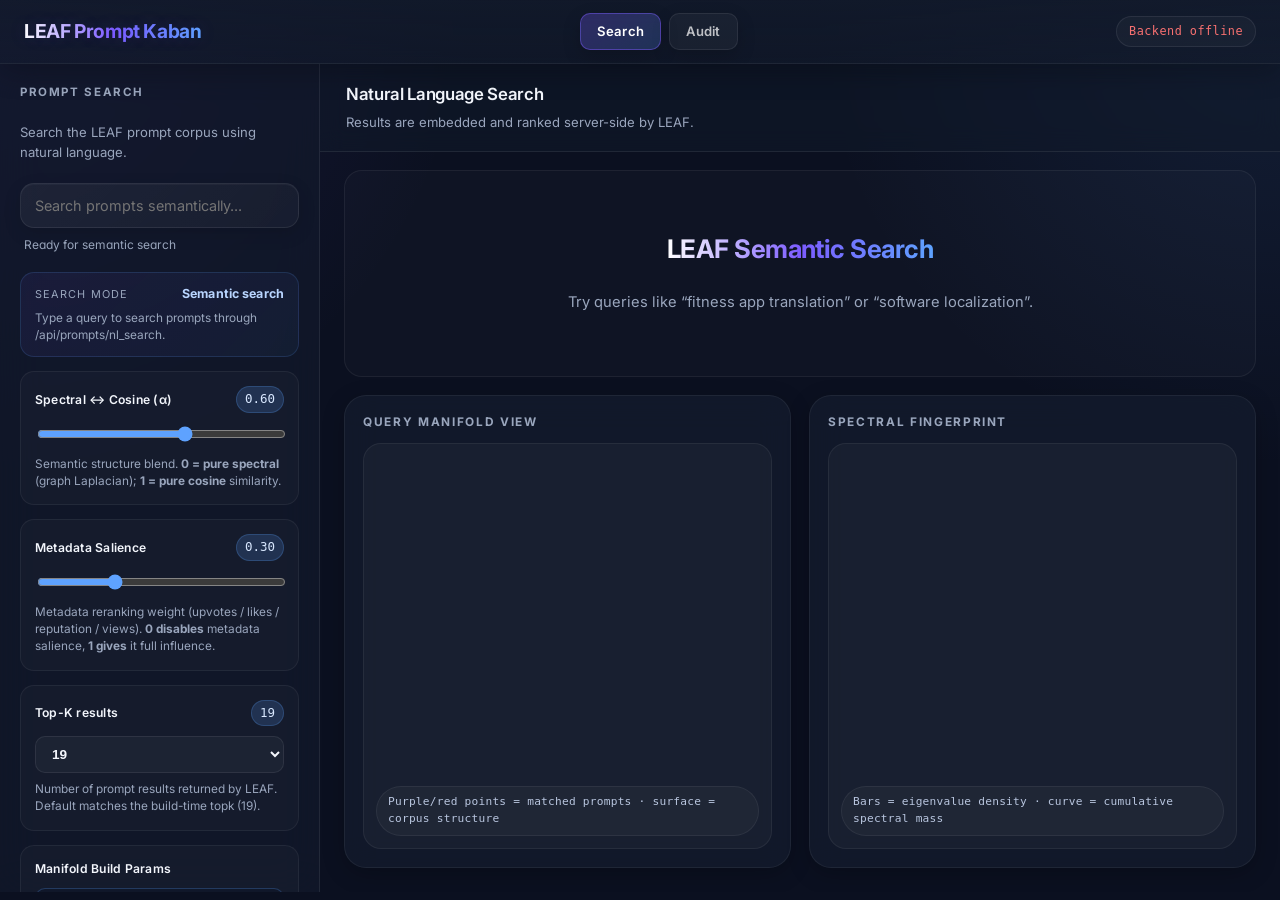
==== frontend/index.html @ 54913bdf "Development4/frontend7 (#11) * fix: ripristino audit view stabile  * fix(audit): spectral diagnostic" ====
<!doctype html>
<html lang="en">
  <head>
    <meta charset="utf-8" />
    <meta name="viewport" content="width=device-width, initial-scale=1" />

    <title>LEAF Prompt Kaban</title>

    <meta http-equiv="Cache-Control" content="no-store, no-cache, must-revalidate" />
    <meta http-equiv="Pragma" content="no-cache" />
    <meta http-equiv="Expires" content="0" />

    <link rel="stylesheet" href="./styles.css?v=frontend7-2" />
    <link rel="preconnect" href="https://fonts.googleapis.com" />
    <link rel="preconnect" href="https://fonts.gstatic.com" crossorigin />
    <link
      href="https://fonts.googleapis.com/css2?family=Inter:wght@400;500;600;700&display=swap"
      rel="stylesheet"
    />
  </head>

  <body>
    <header class="topbar">
      <div>
        <h1>LEAF Prompt Kaban</h1>
      </div>

      <nav class="app-tabs">
        <button id="tab-search" class="tab-button active" type="button">
          Search
        </button>

        <button id="tab-audit" class="tab-button" type="button">
          Audit
        </button>
      </nav>

      <span id="health" class="health">Connecting...</span>
    </header>

    <main class="leaf-layout">
      <!-- SEARCH VIEW -->
      <section id="search-view" class="view active-view">
        <aside class="sidebar">
          <div class="sidebar-header">
            <div class="sidebar-top">
              <h2>Prompt Search</h2>
            </div>

            <p>
              Search the LEAF prompt corpus using natural language.
            </p>
          </div>

          <div class="search-box">
            <input
              id="filter"
              type="search"
              placeholder="Search prompts semantically..."
            />

            <span id="filter-status">
              Ready for semantic search
            </span>
          </div>

          <div class="search-results-panel">
            <div class="search-results-header">
              <span>Search Mode</span>
              <strong id="search-mode-label">Semantic search</strong>
            </div>

            <p id="search-hint">
              Type a query to search prompts through /api/prompts/nl_search.
            </p>
          </div>

          <div class="spectral-control">
            <div class="spectral-label-row">
              <label for="alpha-slider">
                Spectral ↔ Cosine (α)
              </label>

              <span id="alpha-value">0.60</span>
            </div>

            <input
              id="alpha-slider"
              type="range"
              min="0"
              max="1"
              step="0.01"
              value="0.6"
            />

            <p>
              Semantic structure blend.
              <strong>0 = pure spectral</strong> (graph Laplacian);
              <strong>1 = pure cosine</strong> similarity.
            </p>
          </div>

          <div class="spectral-control">
            <div class="spectral-label-row">
              <label for="salience-slider">
                Metadata Salience
              </label>

              <span id="salience-value">0.30</span>
            </div>

            <input
              id="salience-slider"
              type="range"
              min="0"
              max="1"
              step="0.01"
              value="0.3"
            />

            <p>
              Metadata reranking weight (upvotes / likes / reputation / views).
              <strong>0 disables</strong> metadata salience,
              <strong>1 gives</strong> it full influence.
            </p>
          </div>

          <div class="spectral-control">
            <div class="spectral-label-row">
              <label for="topk-select">
                Top-K results
              </label>

              <span id="topk-value">19</span>
            </div>

            <select id="topk-select" class="leaf-select">
              <option value="5">5</option>
              <option value="10">10</option>
              <option value="19" selected>19</option>
              <option value="25">25</option>
              <option value="50">50</option>
            </select>

            <p>
              Number of prompt results returned by LEAF.
              Default matches the build-time topk (19).
            </p>
          </div>

          <div class="spectral-control">
            <div class="spectral-label-row">
              <label>Manifold Build Params</label>
            </div>

            <div id="build-params-display" class="build-params-display">
              <code>eps=1.2311 · k=38 · topk=19 · p=2.0 · sigma=None</code>
            </div>

            <p>
              ArrowSpace graph-Laplacian build parameters used to construct
              the manifold index.
            </p>
          </div>

          <div class="spectral-control">
            <div class="spectral-label-row">
              <label>
                Recent Searches
              </label>
            </div>

            <div id="recent-searches" class="recent-searches">
              <span class="signal-empty">
                No recent searches
              </span>
            </div>
          </div>
        </aside>

        <section class="content">
          <header class="content-header">
            <div>
              <h2>Natural Language Search</h2>

              <p class="subtitle">
                Results are embedded and ranked server-side by LEAF.
              </p>
            </div>
          </header>

          <div class="single-panel">
            <div id="grid" class="grid">
              <div class="welcome-screen">
                <h2>LEAF Semantic Search</h2>

                <p>
                  Try queries like “fitness app translation” or
                  “software localization”.
                </p>
              </div>
            </div>
          </div>

          <div class="search-viz-grid">
            <div class="panel">
              <h3>Query Manifold View</h3>
              <div class="manifold-plot-card">
                <div id="query-manifold"></div>
                <div id="query-manifold-tooltip" class="manifold-tooltip">
                  Purple/red points = matched prompts · surface = corpus structure
                </div>
              </div>
            </div>

            <div class="panel">
              <h3>Spectral Fingerprint</h3>
              <div class="manifold-plot-card">
                <div id="query-lambda-chart"></div>
                <div class="manifold-tooltip">
                  Bars = eigenvalue density · curve = cumulative spectral mass
                </div>
              </div>
            </div>
          </div>
        </section>
      </section>

      <!-- AUDIT VIEW -->
      <section id="audit-view" class="view hidden">
        <section class="content audit-content">
          <header class="content-header">
            <div>
              <h2>LEAF Audit Panel</h2>

              <p class="subtitle">
                Corpus health, graph Laplacian diagnostics and PCA map.
              </p>
            </div>

            <button id="refresh-audit-btn" type="button">
              Refresh Audit
            </button>
          </header>

          <div id="audit-content" class="audit-panels">
            <div class="audit-kpi-row">
              <div class="panel audit-kpi-card">
                <h3>System Status</h3>
                <div id="audit-health" class="metadata-grid"></div>
              </div>

              <div class="panel audit-kpi-card">
                <h3>Corpus KPIs</h3>
                <div id="audit-graph" class="metadata-grid"></div>
              </div>

              <div class="panel audit-kpi-card">
                <h3>Graph Statistics</h3>
                <div id="audit-stats" class="metadata-grid"></div>
              </div>

              <div class="panel audit-kpi-card">
                <h3>Spectral Diagnostics</h3>
                <div id="audit-lambdas" class="metadata-grid"></div>
              </div>
            </div>

            <div class="panel audit-full-row">
              <h3>Graph Laplacian Manifold</h3>
              <div id="audit-query-manifold" class="audit-plot-area"></div>
              <div class="manifold-tooltip">
                Surface = corpus Laplacian degree (Lᵢᵢ) over PCA-2D · diamonds = high-degree hubs · red = matched prompts
              </div>
            </div>

            <div class="panel audit-full-row">
              <h3>Spectral Fingerprint</h3>
              <div id="audit-spectral-fingerprint" class="audit-plot-area"></div>
              <div class="manifold-tooltip">
                Top = λ histogram clipped at p60 · Bottom = ECDF over [0, λ_max] with p25/median/p75 markers
              </div>
            </div>

            <div class="panel audit-half-row">
              <h3>PCA 2D Map</h3>
              <div class="manifold-plot-card">
                <div class="manifold-canvas-stack">
                  <canvas id="audit-pca"></canvas>
                </div>
                <div id="audit-pca-tooltip" class="manifold-tooltip">
                  Hover points
                </div>
              </div>
            </div>
          </div>
        </section>
      </section>
    </main>
    
    <div id="prompt-modal" class="prompt-modal hidden">
      <div class="prompt-modal-backdrop"></div>

      <div class="prompt-modal-content">
        <button id="prompt-modal-close" class="prompt-modal-close">
          ×
        </button>

        <div id="prompt-modal-body"></div>
      </div>
    </div>
    <script src="https://cdn.plot.ly/plotly-2.35.2.min.js"></script>
    <script type="module" src="./app.js?v=frontend7-2"></script>
  </body>
</html>
---- frontend/styles.css ----
:root {
  --bg: #0b1020;
  --surface: #121a2b;
  --surface-2: #1a2438;
  --surface-3: #202c44;

  --border: rgba(255,255,255,0.08);

  --text: #f3f6fc;
  --muted: #9aa6bd;

  --accent: #5ea2ff;
  --accent-2: #7c5cff;

  --good: #34d399;
  --bad: #f87171;

  --shadow: 0 10px 30px rgba(0,0,0,0.35);

  font-family:
    Inter,
    ui-sans-serif,
    system-ui,
    -apple-system,
    BlinkMacSystemFont,
    "Segoe UI",
    sans-serif;
}

* {
  box-sizing: border-box;
}

html,
body {
  margin: 0;
  height: 100%;
  background:
    radial-gradient(circle at top left, rgba(124,92,255,0.12), transparent 30%),
    radial-gradient(circle at top right, rgba(94,162,255,0.10), transparent 30%),
    var(--bg);

  color: var(--text);
}

body {
  overflow: hidden;
}

button,
input {
  font: inherit;
  color: inherit;
}

input,
button {
  background: var(--surface-2);
  border: 1px solid var(--border);
  border-radius: 12px;
  transition: all 0.2s ease;
}

input {
  padding: 10px 14px;
}

button {
  cursor: pointer;

  padding: 10px 16px;

  font-weight: 600;

  background:
    linear-gradient(
      135deg,
      rgba(124,92,255,0.22),
      rgba(94,162,255,0.16)
    );

  border: 1px solid rgba(94,162,255,0.25);

  color: #eef5ff;

  box-shadow: 0 6px 18px rgba(0,0,0,0.18);
}

button:hover {
  border-color: rgba(94,162,255,0.55);

  background:
    linear-gradient(
      135deg,
      rgba(124,92,255,0.32),
      rgba(94,162,255,0.25)
    );

  transform: translateY(-2px);

  box-shadow: 0 10px 26px rgba(94,162,255,0.14);
}

button:active {
  transform: translateY(0);
}

.topbar {
  height: 74px;

  display: flex;
  align-items: center;
  justify-content: space-between;

  padding: 0 28px;

  backdrop-filter: blur(18px);

  background:
    linear-gradient(
      180deg,
      rgba(18,26,43,0.88),
      rgba(18,26,43,0.74)
    );

  border-bottom: 1px solid rgba(255,255,255,0.06);

  position: sticky;
  top: 0;
  z-index: 50;

  box-shadow:
    0 8px 28px rgba(0,0,0,0.22);
}

.topbar h1 {
  text-shadow:
    0 0 18px rgba(124,92,255,0.18);
  margin: 0;

  font-size: 1.4rem;
  font-weight: 700;

  letter-spacing: -0.02em;

  background: linear-gradient(
    90deg,
    #ffffff,
    #7c5cff,
    #5ea2ff
  );

  background-clip: text;
  -webkit-background-clip: text;
  -webkit-text-fill-color: transparent;
}

.health {
  font-size: 0.8rem;
  font-family: ui-monospace, monospace;

  color: var(--muted);

  padding: 8px 12px;

  border-radius: 999px;

  background: rgba(255,255,255,0.03);

  border: 1px solid var(--border);
}

.health.ok {
  color: var(--good);
}

.health.err {
  color: var(--bad);
}

.layout {
  display: grid;
  grid-template-columns: 320px 1fr;

  height: calc(100vh - 72px);
}

.sidebar {
  padding: 24px;

  border-right: 1px solid var(--border);

  background: rgba(18,26,43,0.72);

  backdrop-filter: blur(20px);

  overflow-y: auto;
}

.sidebar h2 {
  margin-top: 0;

  margin-bottom: 16px;

  font-size: 0.8rem;

  text-transform: uppercase;

  letter-spacing: 0.12em;

  color: var(--muted);
}

#filter {
  width: 100%;

  margin-bottom: 20px;

  background: rgba(255,255,255,0.04);
}

#filter:focus {
  outline: none;
  border-color: rgba(94,162,255,0.65);
  box-shadow:
    0 0 0 4px rgba(94,162,255,0.12),
    0 12px 28px rgba(94,162,255,0.10);
}

#dataset-list {
  list-style: none;
  padding: 0;
  margin: 0;

  display: flex;
  flex-direction: column;
  gap: 10px;
}

#dataset-list li {
  padding: 14px;

  border-radius: 16px;

  background: rgba(255,255,255,0.03);

  border: 1px solid transparent;

  cursor: pointer;

  transition: all 0.2s ease;

  display: flex;
  flex-direction: column;
  gap: 4px;

  backdrop-filter: blur(10px);
}

#dataset-list li:hover {
  transform: translateY(-2px);

  border-color: rgba(94,162,255,0.35);

  background: rgba(255,255,255,0.05);
}

#dataset-list li.active {
  background:
    linear-gradient(
      135deg,
      rgba(124,92,255,0.20),
      rgba(94,162,255,0.14)
    );

  border-color: rgba(94,162,255,0.45);

  box-shadow: var(--shadow);
}

#dataset-list .ds-shape {
  color: var(--muted);

  font-size: 0.75rem;

  font-family: ui-monospace, monospace;
}

.content {
  overflow-y: auto;
}

.content-header {
  padding: 22px 28px;

  display: flex;
  justify-content: space-between;
  align-items: center;
  gap: 20px;

  border-bottom: 1px solid var(--border);

  background: rgba(18,26,43,0.55);

  backdrop-filter: blur(12px);
}

.content-header h2 {
  margin: 0;

  font-size: 1.1rem;

  font-weight: 600;

  letter-spacing: -0.02em;
}

.slice-controls {
  display: flex;
  align-items: center;
  gap: 12px;
}

.slice-controls label {
  display: flex;
  align-items: center;
  gap: 10px;

  color: var(--muted);
}

.slice-controls input {
  width: 240px;
}

.panels {
  flex: 1;

  display: grid;

  grid-template-columns: 380px minmax(0,1fr);

  gap: 24px;

  padding: 24px;

  overflow: hidden;
}

.panel {
  border-radius: 24px;

  background: rgba(18,26,43,0.72);

  border: 1px solid var(--border);

  backdrop-filter: blur(16px);

  box-shadow: var(--shadow);

  overflow: visible;

  padding: 22px;

  animation: fadeUp 0.35s ease;
}

.panel h3 {
  margin-top: 0;

  margin-bottom: 12px;

  font-size: 0.78rem;

  text-transform: uppercase;

  letter-spacing: 0.12em;

  color: var(--muted);
}

.meta-panel pre {
  background: rgba(255,255,255,0.03);

  border: 1px solid var(--border);

  border-radius: 16px;

  padding: 14px;

  overflow: auto;

  max-height: 240px;

  font-size: 0.75rem;

  line-height: 1.5;

  color: #d7e2f2;
}

.status {
  margin-bottom: 12px;

  color: var(--muted);

  font-size: 0.85rem;
}

.grid {
  flex: 1;

  overflow: auto;

  border-radius: 18px;

  border: 1px solid var(--border);

  background: rgba(255,255,255,0.02);
}

table {
  border-collapse: collapse;

  width: 100%;

  font-family: ui-monospace, monospace;

  font-size: 0.82rem;

  animation: fadeUp 0.3s ease;
}

th,
td {
  border-bottom: 1px solid rgba(255,255,255,0.05);

  padding: 10px 14px;

  text-align: right;

  white-space: nowrap;
}

th {
  position: sticky;
  top: 0;

  background: #1b2740;

  color: #dbe7ff;

  z-index: 5;
}

tr:hover td {
  background: rgba(94,162,255,0.04);
}

th.row-idx,
td.row-idx {
  position: sticky;
  left: 0;

  background: #162136;

  color: var(--muted);

  z-index: 4;
}

.sidebar-header {
  margin-bottom: 20px;
}

.sidebar-header p {
  margin: 0 0 18px;

  color: var(--muted);

  font-size: 0.88rem;

  line-height: 1.5;
}

.subtitle {
  margin: 6px 0 0;

  color: var(--muted);

  font-size: 0.88rem;
}

.data-panel {
  display: flex;
  flex-direction: column;
  min-width: 0;
}

.data-header {
  display: flex;
  align-items: center;
  justify-content: space-between;

  gap: 16px;

  margin-bottom: 12px;
}

.data-header h3 {
  margin: 0;
}
.sidebar-top {
  display: flex;
  align-items: center;
  justify-content: space-between;

  margin-bottom: 12px;
}

#dataset-count {
  background: rgba(94,162,255,0.14);

  border: 1px solid rgba(94,162,255,0.22);

  color: #b9d5ff;

  padding: 4px 10px;

  border-radius: 999px;

  font-size: 0.75rem;

  font-weight: 600;
}

.welcome-screen {
  height: 100%;

  display: flex;
  flex-direction: column;
  align-items: center;
  justify-content: center;

  text-align: center;

  padding: 40px;
}

.welcome-screen h2 {
  margin-bottom: 12px;

  font-size: 2rem;

  letter-spacing: -0.03em;

  background: linear-gradient(
    90deg,
    #ffffff,
    #7c5cff,
    #5ea2ff
  );

  background-clip: text;
  -webkit-background-clip: text;
  -webkit-text-fill-color: transparent;
}

.welcome-screen p {
  max-width: 520px;

  color: var(--muted);

  line-height: 1.7;

  font-size: 1rem;
}

.loading-screen {
  height: 100%;

  display: flex;
  flex-direction: column;
  align-items: center;
  justify-content: center;

  gap: 18px;
}

.loading-screen p {
  color: var(--muted);

  font-size: 0.95rem;
}

.loader {
  width: 54px;
  height: 54px;

  border-radius: 50%;

  border: 3px solid rgba(255,255,255,0.08);

  border-top: 3px solid var(--accent);

  animation: spin 0.8s linear infinite;
}

@keyframes spin {
  to {
    transform: rotate(360deg);
  }
}

.empty-list {
  cursor: default !important;
  color: var(--muted);
  text-align: center;
  border: 1px dashed var(--border) !important;
  background: rgba(255,255,255,0.02) !important;
}

.empty-list:hover {
  transform: none !important;
  border-color: var(--border) !important;
}

.error-screen {
  height: 100%;

  display: flex;
  flex-direction: column;
  align-items: center;
  justify-content: center;

  text-align: center;

  padding: 40px;
}

.error-screen h2 {
  margin: 0 0 10px;

  color: var(--bad);

  font-size: 1.4rem;
}

.error-screen p {
  max-width: 520px;

  color: var(--muted);

  line-height: 1.6;

  font-size: 0.9rem;
}

.ds-title {
  font-weight: 600;
  color: var(--text);
}

.ds-badge {
  width: fit-content;
  margin-top: 8px;
  padding: 4px 9px;

  border-radius: 999px;

  font-size: 0.68rem;
  font-weight: 700;
  text-transform: uppercase;
  letter-spacing: 0.08em;

  background: rgba(94,162,255,0.12);
  border: 1px solid rgba(94,162,255,0.25);
  color: #b9d5ff;
}

.ds-badge.group {
  background: rgba(124,92,255,0.12);
  border-color: rgba(124,92,255,0.25);
  color: #d5ccff;
}

@keyframes fadeUp {
  from {
    opacity: 0;
    transform: translateY(12px);
  }

  to {
    opacity: 1;
    transform: translateY(0);
  }
}

.grid::-webkit-scrollbar,
.sidebar::-webkit-scrollbar,
.panel::-webkit-scrollbar {
  width: 10px;
  height: 10px;
}

.grid::-webkit-scrollbar-track,
.sidebar::-webkit-scrollbar-track,
.panel::-webkit-scrollbar-track {
  background: transparent;
}

.grid::-webkit-scrollbar-thumb,
.sidebar::-webkit-scrollbar-thumb,
.panel::-webkit-scrollbar-thumb {
  background: rgba(255,255,255,0.08);
  border-radius: 999px;
}

.grid::-webkit-scrollbar-thumb:hover,
.sidebar::-webkit-scrollbar-thumb:hover,
.panel::-webkit-scrollbar-thumb:hover {
  background: rgba(255,255,255,0.16);
}

.metric-grid {
  display: grid;

  grid-template-columns: repeat(auto-fit, minmax(120px, 1fr));

  gap: 14px;

  margin-bottom: 18px;
}

.metric-card {
  padding: 16px;

  border-radius: 18px;

  background:
    linear-gradient(
      135deg,
      rgba(255,255,255,0.04),
      rgba(255,255,255,0.02)
    );

  border: 1px solid var(--border);

  backdrop-filter: blur(10px);

  display: flex;
  flex-direction: column;
  gap: 10px;

  transition: all 0.2s ease;
}

.metric-card:hover {
  transform: translateY(-2px);

  border-color: rgba(94,162,255,0.30);
}

.metric-label {
  color: var(--muted);

  font-size: 0.72rem;

  text-transform: uppercase;

  letter-spacing: 0.08em;
}

.metric-value {
  font-size: 1rem;

  font-weight: 700;

  color: #eef5ff;

  font-family: ui-monospace, monospace;
}

.search-box {
  display: flex;
  flex-direction: column;
  gap: 8px;

  margin-bottom: 20px;
}

.search-box #filter {
  margin-bottom: 0;
}

#filter-status {
  color: var(--muted);

  font-size: 0.75rem;

  padding-left: 4px;
}

.sidebar-actions {
  display: flex;
  align-items: center;
  gap: 8px;
}

.icon-button {
  width: 30px;
  height: 30px;

  padding: 0;

  display: grid;
  place-items: center;

  border-radius: 999px;

  font-size: 0.95rem;
}

.secondary-button {
  margin-top: 12px;

  background: rgba(255,255,255,0.04);

  border: 1px solid var(--border);

  color: var(--muted);
}

.secondary-button:disabled {
  opacity: 0.45;

  cursor: not-allowed;

  transform: none;
}

.spectral-control {
  margin-bottom: 22px;

  padding: 14px;

  border-radius: 18px;

  background: rgba(255,255,255,0.03);

  border: 1px solid var(--border);
}

.spectral-label-row {
  display: flex;
  align-items: center;
  justify-content: space-between;

  gap: 12px;

  margin-bottom: 12px;
}

.spectral-label-row label {
  color: var(--text);

  font-size: 0.78rem;

  font-weight: 700;

  letter-spacing: 0.02em;
}

#spectral-value {
  color: #b9d5ff;

  font-family: ui-monospace, monospace;

  font-size: 0.8rem;

  padding: 4px 8px;

  border-radius: 999px;

  background: rgba(94,162,255,0.12);

  border: 1px solid rgba(94,162,255,0.22);
}

/* Defensive: hide any stale tau / spectral-sharpness / MMR slider cards that
   may persist in cached markup. The current frontend exposes only the
   alpha + salience visible sliders. */
#spectral-slider,
#lam-slider,
#tau-slider,
[data-card="tau"],
[data-card="lam"],
[data-card="mmr"] {
  display: none !important;
}

.spectral-control p {
  margin: 10px 0 0;

  color: var(--muted);

  font-size: 0.76rem;

  line-height: 1.45;
}

.search-results-panel {
  margin-bottom: 22px;

  padding: 14px;

  border-radius: 18px;

  background:
    linear-gradient(
      135deg,
      rgba(124,92,255,0.08),
      rgba(94,162,255,0.05)
    );

  border: 1px solid rgba(94,162,255,0.16);
}

.search-results-header {
  display: flex;
  align-items: center;
  justify-content: space-between;

  gap: 12px;

  margin-bottom: 8px;
}

.search-results-header span {
  color: var(--muted);

  font-size: 0.72rem;

  text-transform: uppercase;

  letter-spacing: 0.08em;
}

.search-results-header strong {
  color: #b9d5ff;

  font-size: 0.78rem;
}

#search-hint {
  margin: 0;

  color: var(--muted);

  font-size: 0.76rem;

  line-height: 1.45;
}

.signals-grid {
  display: grid;
  grid-template-columns: 1fr;
  gap: 12px;
}

.signal-card {
  padding: 14px;

  border-radius: 16px;

  background: rgba(255,255,255,0.03);

  border: 1px solid var(--border);

  display: flex;
  flex-direction: column;
  gap: 8px;
}

.signal-label {
  color: var(--muted);

  font-size: 0.7rem;

  text-transform: uppercase;

  letter-spacing: 0.08em;
}

.signal-card strong {
  color: #eef5ff;

  font-family: ui-monospace, monospace;

  font-size: 0.9rem;

  word-break: break-word;
}

@media (max-width: 1100px) {
  .layout {
    grid-template-columns: 280px 1fr;
  }

  .panels {
    grid-template-columns: 1fr;
    overflow-y: auto;
  }

  .content-header {
    flex-direction: column;
    align-items: flex-start;
  }

  .slice-controls {
    flex-wrap: wrap;
  }
}

.signal-metric {
  display: flex;
  justify-content: space-between;
  align-items: center;

  padding: 10px 0;

  border-bottom: 1px solid rgba(255,255,255,0.05);
}

.signal-metric span {
  color: var(--muted);
  font-size: 0.78rem;
}

.signal-metric strong {
  color: #eef5ff;
  font-family: ui-monospace, monospace;
}

.manifold-grid {
  display: grid;
  grid-template-columns: repeat(auto-fit, minmax(140px, 1fr));
  gap: 12px;
  margin-bottom: 18px;
}

.stats-grid {
  display: grid;
  grid-template-columns: repeat(auto-fit, minmax(160px, 1fr));
  gap: 12px;
  margin-bottom: 18px;
}

.metadata-grid {
  display: grid;
  grid-template-columns: repeat(auto-fit, minmax(160px, 1fr));
  gap: 12px;
  margin-bottom: 18px;
}

.tensor-preview {
  width: 64px;
  height: 64px;
  border-radius: 10px;
  border: 1px solid rgba(255,255,255,0.08);
  background: #050816;
  image-rendering: pixelated;
}

.lambda-bars {
  height: 90px;
  display: flex;
  align-items: end;
  gap: 8px;
}

.lambda-bar-wrap {
  flex: 1;
  height: 100%;
  display: flex;
  align-items: end;
  border-radius: 999px;
  background: rgba(255,255,255,0.04);
  overflow: hidden;
}

.lambda-bar {
  width: 100%;
  min-height: 4px;
  border-radius: 999px;
  background: linear-gradient(
    180deg,
    rgba(124,92,255,0.95),
    rgba(94,162,255,0.65)
  );
}

.hidden {
  display: none !important;
}

.tensor-viewer {
  margin-bottom: 18px;

  padding: 18px;

  border-radius: 22px;

  background:
    linear-gradient(
      135deg,
      rgba(124,92,255,0.10),
      rgba(94,162,255,0.06)
    );

  border: 1px solid rgba(94,162,255,0.18);
}

.tensor-viewer-header {
  display: flex;
  align-items: center;
  justify-content: space-between;

  gap: 18px;

  margin-bottom: 18px;
}

.tensor-viewer-header h3 {
  margin: 0 0 6px;
}

.tensor-viewer-header p {
  margin: 0;

  color: var(--muted);

  font-size: 0.82rem;
}

.tensor-controls {
  display: flex;
  align-items: center;
  gap: 10px;
}

.tensor-controls label {
  color: var(--muted);

  font-size: 0.78rem;

  text-transform: uppercase;

  letter-spacing: 0.08em;
}

#tensor-slice-slider {
  width: 180px;
  padding: 0;
  accent-color: var(--accent);
}

#tensor-slice-value {
  min-width: 28px;

  color: #b9d5ff;

  font-family: ui-monospace, monospace;

  font-size: 0.85rem;
}

.tensor-canvas-wrap {
  display: flex;
  justify-content: center;
  align-items: center;

  padding: 18px;

  border-radius: 18px;

  background: rgba(0,0,0,0.22);

  border: 1px solid rgba(255,255,255,0.06);
}

#tensor-canvas {
  width: 256px;
  height: 256px;

  border-radius: 16px;

  background: #050816;

  image-rendering: pixelated;

  box-shadow: 0 18px 40px rgba(0,0,0,0.35);
}

.tensor-info {
  display: flex;
  flex-direction: column;
  gap: 4px;

  padding: 12px 14px;

  border-radius: 14px;

  background: rgba(255,255,255,0.04);

  border: 1px solid var(--border);
}

.tensor-info span {
  color: var(--muted);

  font-size: 0.7rem;

  text-transform: uppercase;

  letter-spacing: 0.08em;
}

.tensor-info strong {
  color: #eef5ff;

  font-family: ui-monospace, monospace;

  font-size: 0.9rem;
}

.tensor-mode-toggle {
  display: flex;
  gap: 8px;
}

.tensor-mode-toggle button {
  padding: 8px 12px;
  font-size: 0.78rem;
  border-radius: 999px;
  color: var(--muted);
  background: rgba(255,255,255,0.04);
}

.tensor-mode-toggle button.active {
  color: #eef5ff;
  border-color: rgba(94,162,255,0.45);
  background: linear-gradient(
    135deg,
    rgba(124,92,255,0.24),
    rgba(94,162,255,0.18)
  );
}

.tensor-preview-layout {
  display: grid;

  grid-template-columns: 280px 1fr;

  gap: 18px;

  align-items: stretch;
}

.tensor-slice-stats {
  display: grid;

  grid-template-columns: 1fr;

  gap: 12px;
}

.tensor-stat-card {
  padding: 14px;

  border-radius: 16px;

  background: rgba(255,255,255,0.04);

  border: 1px solid var(--border);

  display: flex;

  flex-direction: column;

  justify-content: center;

  gap: 8px;
}

.tensor-stat-card span {
  color: var(--muted);

  font-size: 0.7rem;

  text-transform: uppercase;

  letter-spacing: 0.08em;
}

.tensor-stat-card strong {
  color: #eef5ff;

  font-family: ui-monospace, monospace;

  font-size: 1rem;
}

.tensor-toolbar {
  display: flex;
  align-items: center;
  gap: 14px;
  flex-wrap: wrap;
  margin-bottom: 18px;
}

.tensor-slider-wrap {
  display: flex;
  align-items: center;
  gap: 10px;
}

.meta-panel .signal-card {
  padding: 12px 14px;
  min-height: auto;
}

.meta-panel h3 {
  margin: 14px 0 10px;
}

.metadata-grid,
.manifold-grid,
.stats-grid {
  gap: 10px;
}

.signal-empty {
  color: var(--muted);
  font-size: 0.82rem;
  line-height: 1.35;
}

.tensor-viewer {
  width: 100%;
}

.tensor-toolbar {
  display: grid;
  grid-template-columns: repeat(2, minmax(180px, 1fr));
  gap: 12px;
  margin-bottom: 18px;
}

.tensor-info {
  background: rgba(255, 255, 255, 0.035);
  border: 1px solid rgba(255, 255, 255, 0.075);
  border-radius: 16px;
  padding: 14px 16px;
}

.tensor-preview-layout {
  display: grid;
  grid-template-columns: 320px 1fr;
  gap: 22px;
  align-items: stretch;
}

.tensor-canvas-wrap {
  display: flex;
  justify-content: center;
  align-items: center;
  min-height: 320px;
  background: rgba(0, 0, 0, 0.24);
  border-radius: 18px;
  border: 1px solid rgba(255, 255, 255, 0.075);
}

#tensor-canvas {
  width: 300px;
  height: 300px;
  border-radius: 14px;
  image-rendering: pixelated;
}

.tensor-slice-stats {
  display: grid;
  gap: 12px;
}

.tensor-stat-card {
  background: rgba(255, 255, 255, 0.035);
  border: 1px solid rgba(255, 255, 255, 0.075);
  border-radius: 16px;
  padding: 16px;
}

.manifold-plot-card {
  grid-column: 1 / -1;
  min-height: 280px;
  padding: 16px;
  border-radius: 18px;
  background: rgba(255,255,255,0.03);
  border: 1px solid rgba(255,255,255,0.06);
}

#manifold-plot {
  width: 100%;
  height: 260px;
}

.manifold-tooltip {
  margin-top: 12px;

  width: fit-content;

  padding: 8px 12px;

  border-radius: 999px;

  background:
    linear-gradient(
      135deg,
      rgba(124,92,255,0.14),
      rgba(94,162,255,0.10)
    );

  border: 1px solid rgba(94,162,255,0.22);

  color: #cfe3ff;

  font-size: 0.74rem;

  font-family: ui-monospace, monospace;

  letter-spacing: 0.03em;

  box-shadow:
    0 4px 18px rgba(0,0,0,0.16);
}

.manifold-canvas-stack {
  position: relative;
  width: 100%;
  height: 260px;
}

#manifold-plot,
#manifold-highlight {
  position: absolute;
  inset: 0;
  width: 100%;
  height: 260px;
}

#manifold-highlight {
  pointer-events: none;
}

.manifold-plot-title {
  display: flex;
  justify-content: space-between;
  align-items: center;
  gap: 12px;

  margin-bottom: 12px;
}

.manifold-plot-title span {
  color: var(--muted);
  font-size: 0.72rem;
  text-transform: uppercase;
  letter-spacing: 0.08em;
}

.manifold-plot-title strong {
  color: #eef5ff;
  font-size: 0.82rem;
  font-family: ui-monospace, monospace;
}

.manifold-plot-card {
  overflow: hidden;
}

.manifold-canvas-stack {
  max-width: 100%;
  overflow: hidden;
}

#manifold-plot,
#manifold-highlight {
  max-width: 100%;
}

.tensor-play-btn {
  border: 1px solid rgba(255,255,255,0.08);
  background: rgba(124,92,255,0.12);

  color: #d8cbff;

  padding: 10px 16px;

  border-radius: 12px;

  cursor: pointer;

  transition:
    background 0.2s ease,
    border-color 0.2s ease,
    transform 0.15s ease;
}

.tensor-play-btn:hover {
  background: rgba(124,92,255,0.18);
  border-color: rgba(124,92,255,0.35);

  transform: translateY(-1px);
}

.tensor-histogram-card {
  overflow: hidden;
}

#tensor-histogram {
  width: 100%;
  height: 90px;

  margin-top: 10px;

  border-radius: 10px;

  background: rgba(255,255,255,0.025);
}

.tensor-canvas-wrap {
  min-width: 320px;
  min-height: 320px;
}

#tensor-canvas {
  display: block;
  width: 300px;
  height: 300px;
}

.ds-score {
  width: fit-content;
  margin-top: 4px;
  padding: 3px 8px;

  border-radius: 999px;

  font-size: 0.66rem;
  font-weight: 700;
  letter-spacing: 0.06em;
  text-transform: uppercase;

  color: #d8cbff;

  background: rgba(124,92,255,0.12);
  border: 1px solid rgba(124,92,255,0.25);
}

.signal-value {
  width: 100%;
  display: block;
  color: #eef5ff;
  font-family: ui-monospace, monospace;
  font-size: 0.9rem;
}

#signal-gl,
#signal-lambda {
  width: 100%;
  display: block;
}

.signal-row {
  width: 100%;
  display: grid;
  grid-template-columns: 1fr auto;
  align-items: center;
  gap: 12px;

  padding: 8px 0;

  border-bottom: 1px solid rgba(255,255,255,0.06);
}

.signal-row span {
  color: var(--muted);
  font-size: 0.78rem;
}

.signal-row strong {
  color: #eef5ff !important;
  font-family: ui-monospace, monospace;
  font-size: 0.82rem;
  font-weight: 800;
  text-align: right;
  white-space: nowrap;
}

.lambda-bars {
  width: 100%;
  min-height: 90px;
  display: flex;
  align-items: end;
  gap: 6px;
}

.prompt-results {
  display: flex;
  flex-direction: column;
  gap: 14px;
  padding: 18px;
}

.prompt-result-card {
  position: relative;

  overflow: hidden;

  transition:
    transform 0.18s ease,
    border-color 0.18s ease,
    box-shadow 0.18s ease;
}

.prompt-result-card:hover {
  transform: translateY(-2px);

  border-color: rgba(94,162,255,0.28);

  box-shadow:
    0 10px 28px rgba(0,0,0,0.22),
    0 0 0 1px rgba(94,162,255,0.08);
}

.prompt-result-card::before {
  content: "";

  position: absolute;

  inset: 0;

  background:
    linear-gradient(
      135deg,
      rgba(124,92,255,0.05),
      rgba(94,162,255,0.02)
    );

  pointer-events: none;
}

.prompt-result-header {
  display: flex;
  justify-content: space-between;
  gap: 16px;
  margin-bottom: 10px;
}

.prompt-result-header strong {
  color: #eef5ff;
}

.prompt-result-header span,
.prompt-result-meta {
  color: var(--muted);
  font-family: ui-monospace, monospace;
  font-size: 0.78rem;
}

.prompt-result-card p {
  color: #dbe7ff;
  line-height: 1.55;
  font-size: 0.9rem;
}

.prompt-result-meta {
  display: flex;
  flex-wrap: wrap;
  gap: 12px;
}

/* =========================
   LEAF APP LAYOUT
========================= */

.leaf-layout {
  width: 100%;
  height: calc(100vh - 72px);
}

.view {
  width: 100%;
  height: 100%;
  overflow-y: auto;
}

.active-view {
  display: flex;
}

.single-panel {
  width: 100%;
  min-height: 0;
  overflow-y: auto;
  height: 100%;
}

#audit-view:not(.hidden) {
  display: flex;
  flex-direction: column;
}

.audit-content {
  width: 100%;
  height: 100%;
  display: flex;
  flex-direction: column;
  min-height: 0;
  overflow: hidden;
}

.audit-content > .content-header {
  flex: 0 0 auto;
}

.audit-panels {
  display: flex;
  flex-direction: column;
  gap: 18px;
  padding: 24px;
  flex: 1 1 auto;
  min-height: 0;
  overflow-y: auto;
}

.audit-kpi-row {
  display: grid;
  grid-template-columns: repeat(auto-fit, minmax(260px, 1fr));
  gap: 18px;
}

.audit-kpi-card {
  min-height: 0;
}

.audit-kpi-card .metadata-grid {
  display: grid;
  grid-template-columns: repeat(2, minmax(0, 1fr));
  gap: 10px;
}

.audit-kpi-card .signal-card {
  padding: 10px 12px;
}

.audit-kpi-card .signal-card strong {
  font-size: 0.98rem;
}

.audit-full-row {
  width: 100%;
}

.audit-full-row .audit-plot-area {
  width: 100%;
  min-height: 720px;
  height: 720px;
}

.audit-half-row {
  width: 100%;
}

/* =========================
   TOP TABS
========================= */

.app-tabs {
  display: flex;
  align-items: center;
  gap: 10px;
}

.tab-button {
  border: 1px solid rgba(255,255,255,0.08);
  background: rgba(255,255,255,0.04);
  color: rgba(255,255,255,0.72);
  padding: 10px 18px;
  border-radius: 12px;
  cursor: pointer;
  transition: all 0.2s ease;
  font-weight: 600;
}

.tab-button:hover {
  background: rgba(255,255,255,0.08);
  color: white;
}

.tab-button.active {
  background: linear-gradient(
    135deg,
    rgba(124,92,255,0.28),
    rgba(92,149,255,0.22)
  );
  border-color: rgba(124,92,255,0.45);
  color: white;
}

.prompt-result-card.collapsed .prompt-content {
  max-height: 72px;
  overflow: hidden;
}

.prompt-toggle {
  margin-top: 10px;
  padding: 6px 10px;
  border-radius: 999px;
  font-size: 0.75rem;
}

.prompt-result-card.collapsed .prompt-content {
  max-height: 72px;
  overflow: hidden;
}

.prompt-toggle {
  margin-top: 10px;

  padding: 6px 10px;

  border-radius: 999px;

  font-size: 0.75rem;

  background: rgba(124,92,255,0.12);

  border: 1px solid rgba(124,92,255,0.24);

  color: #d8cbff;
}

.prompt-toggle:hover {
  background: rgba(124,92,255,0.18);
}

.leaf-select {
  width: 100%;
  padding: 10px 12px;
  border-radius: 12px;
  background: rgba(255,255,255,0.04);
  border: 1px solid rgba(255,255,255,0.08);
  color: var(--text);
  font-weight: 700;
}
.prompt-highlight {
  background: rgba(124,92,255,0.24);

  color: #ffffff;

  padding: 1px 4px;

  border-radius: 6px;

  font-weight: 700;
}

.prompt-score-wrap {
  min-width: 120px;

  display: flex;
  flex-direction: column;
  align-items: flex-end;
  gap: 6px;
}

.prompt-score-value {
  color: #eef5ff;

  font-family: ui-monospace, monospace;

  font-size: 0.8rem;

  font-weight: 700;
}

.prompt-score-bar {
  width: 100px;
  height: 6px;

  border-radius: 999px;

  overflow: hidden;

  background: rgba(255,255,255,0.06);
}

.prompt-score-fill {
  height: 100%;

  border-radius: 999px;

  background: linear-gradient(
    90deg,
    rgba(124,92,255,0.95),
    rgba(94,162,255,0.95)
  );
}

.prompt-modal {
  position: fixed;
  inset: 0;

  z-index: 999;

  display: flex;
  align-items: center;
  justify-content: center;
}

.prompt-modal-backdrop {
  position: absolute;
  inset: 0;

  background: rgba(0,0,0,0.72);

  backdrop-filter: blur(10px);
}

.prompt-modal-content {
  position: relative;

  width: min(960px, 92vw);
  max-height: 88vh;

  overflow-y: auto;

  border-radius: 28px;

  padding: 28px;

  background:
    linear-gradient(
      135deg,
      rgba(18,26,43,0.96),
      rgba(10,16,32,0.98)
    );

  border: 1px solid rgba(255,255,255,0.08);

  box-shadow:
    0 30px 80px rgba(0,0,0,0.45);

  animation: fadeUp 0.25s ease;
}

.prompt-modal-close {
  position: absolute;

  top: 18px;
  right: 18px;

  width: 42px;
  height: 42px;

  border-radius: 999px;

  font-size: 1.2rem;

  padding: 0;
}

.prompt-modal-title {
  margin: 0 0 14px;

  font-size: 1.5rem;

  color: #eef5ff;
}

.prompt-modal-text {
  color: #dbe7ff;

  line-height: 1.8;

  white-space: pre-wrap;

  font-size: 0.96rem;
}

.prompt-modal-meta {
  display: flex;
  flex-wrap: wrap;
  gap: 12px;

  margin-top: 22px;
}

.prompt-modal-chip {
  padding: 8px 12px;

  border-radius: 999px;

  background: rgba(124,92,255,0.12);

  border: 1px solid rgba(124,92,255,0.22);

  color: #d8cbff;

  font-size: 0.78rem;

  font-family: ui-monospace, monospace;
}

.recent-searches {
  display: flex;
  flex-wrap: wrap;
  gap: 8px;
}

.recent-search-chip {
  padding: 8px 12px;

  border-radius: 999px;

  background: rgba(124,92,255,0.12);

  border: 1px solid rgba(124,92,255,0.20);

  color: #d8cbff;

  font-size: 0.74rem;

  cursor: pointer;
}

.recent-search-chip:hover {
  background: rgba(124,92,255,0.18);
}

.prompt-card-actions {
  display: flex;
  gap: 10px;
  margin-top: 10px;
}

.prompt-copy-btn {
  padding: 6px 10px;

  border-radius: 999px;

  font-size: 0.75rem;

  background: rgba(94,162,255,0.10);

  border: 1px solid rgba(94,162,255,0.22);

  color: #b9d5ff;
}

.search-analytics {
  display: grid;
  grid-template-columns: repeat(auto-fit, minmax(120px, 1fr));
  gap: 12px;

  margin-bottom: 16px;
}

.search-analytics div {
  padding: 12px 14px;

  border-radius: 16px;

  background: rgba(255,255,255,0.035);

  border: 1px solid rgba(255,255,255,0.08);

  display: flex;
  flex-direction: column;
  gap: 6px;
}

.search-analytics span {
  color: var(--muted);

  font-size: 0.68rem;

  text-transform: uppercase;

  letter-spacing: 0.08em;
}

.search-analytics strong {
  color: #eef5ff;

  font-family: ui-monospace, monospace;

  font-size: 0.9rem;
}



.recent-searches {
  display: flex;
  flex-wrap: wrap;
  gap: 8px;
}

.recent-search-chip {
  padding: 7px 12px;

  border-radius: 999px;

  background: rgba(124,92,255,0.12);

  border: 1px solid rgba(124,92,255,0.22);

  color: #d8cbff;

  font-size: 0.74rem;

  cursor: pointer;

  transition: all 0.18s ease;
}

.recent-search-chip:hover {
  transform: translateY(-1px);

  background: rgba(124,92,255,0.18);

  border-color: rgba(124,92,255,0.38);
}

.search-analytics {
  display: grid;

  grid-template-columns: repeat(auto-fit, minmax(140px, 1fr));

  gap: 12px;

  margin-bottom: 18px;
}

.search-analytics > div {
  padding: 14px;

  border-radius: 16px;

  background:
    linear-gradient(
      135deg,
      rgba(124,92,255,0.08),
      rgba(94,162,255,0.05)
    );

  border: 1px solid rgba(255,255,255,0.08);

  display: flex;
  flex-direction: column;
  gap: 8px;
}

.search-analytics span {
  color: var(--muted);

  font-size: 0.72rem;

  text-transform: uppercase;

  letter-spacing: 0.08em;
}

.search-analytics strong {
  color: #eef5ff;

  font-size: 1rem;

  font-family: ui-monospace, monospace;
}

#filter {
  position: relative;

  background:
    linear-gradient(
      135deg,
      rgba(255,255,255,0.05),
      rgba(255,255,255,0.03)
    );

  border: 1px solid rgba(255,255,255,0.08);

  box-shadow:
    inset 0 1px 0 rgba(255,255,255,0.03),
    0 6px 18px rgba(0,0,0,0.12);
}

.prompt-score {
  padding: 6px 10px;

  border-radius: 999px;

  background:
    linear-gradient(
      135deg,
      rgba(124,92,255,0.18),
      rgba(94,162,255,0.12)
    );

  border: 1px solid rgba(94,162,255,0.22);

  color: #d9e8ff;

  font-size: 0.72rem;

  font-family: ui-monospace, monospace;

  font-weight: 700;

  letter-spacing: 0.04em;
}

.build-params-display {
  padding: 10px 12px;
  border-radius: 10px;
  background: rgba(15, 23, 42, 0.55);
  border: 1px solid rgba(94, 162, 255, 0.25);
  font-family: ui-monospace, monospace;
  font-size: 0.78rem;
  color: #d9e8ff;
  letter-spacing: 0.02em;
  word-break: break-word;
}
.build-params-display code {
  display: block;
  line-height: 1.4;
}

#audit-query-manifold,
#audit-spectral-fingerprint {
  min-height: 480px;
  width: 100%;
}
#audit-query-manifold {
  min-height: 700px;
  height: 700px;
}
#audit-spectral-fingerprint {
  min-height: 660px;
  width: 100%;
}

.manifold-empty-msg {
  display: flex;
  align-items: center;
  justify-content: center;
  width: 100%;
  height: 100%;
  min-height: 320px;
  padding: 32px;
  color: #cbd5e1;
  font-size: 14px;
  text-align: center;
  background: rgba(15, 23, 42, 0.45);
  border-radius: 14px;
  border: 1px dashed rgba(148, 163, 184, 0.25);
}

/* =========================
   LEAF VISUAL POLISH PASS
   (frontend7 — overrides only,
   no logic changes)
========================= */

:root {
  --radius-sm: 10px;
  --radius-md: 14px;
  --radius-lg: 18px;
  --radius-xl: 22px;

  --space-1: 6px;
  --space-2: 10px;
  --space-3: 14px;
  --space-4: 18px;
  --space-5: 24px;

  --border-soft: rgba(255, 255, 255, 0.06);
  --border-strong: rgba(255, 255, 255, 0.10);

  --surface-card: rgba(20, 28, 46, 0.78);
  --surface-card-2: rgba(255, 255, 255, 0.035);

  --text-strong: #f3f6fc;
  --text-soft: #cbd5e1;
  --text-faint: #9aa6bd;

  --primary: #5ea2ff;
  --primary-soft: rgba(94, 162, 255, 0.18);
}

/* Consistent tabular numerals for any metric-like text. */
.metric-value,
.signal-row strong,
.signal-card strong,
.signal-metric strong,
.search-analytics strong,
.prompt-score,
.prompt-score-value,
.audit-kpi-card .signal-card strong,
.build-params-display,
.build-params-display code,
.health,
#filter-status {
  font-variant-numeric: tabular-nums;
  font-feature-settings: "tnum" 1, "cv11" 1;
}

/* Tighter, calmer body baseline. */
body {
  font-size: 14px;
  line-height: 1.5;
  letter-spacing: 0;
  -webkit-font-smoothing: antialiased;
  -moz-osx-font-smoothing: grayscale;
}

/* Calmer focus ring across inputs/buttons. */
button:focus-visible,
input:focus-visible,
select:focus-visible,
.tab-button:focus-visible {
  outline: none;
  box-shadow:
    0 0 0 3px rgba(94, 162, 255, 0.22),
    0 0 0 1px rgba(94, 162, 255, 0.55);
}

/* Tabs: align vertical rhythm with header. */
.app-tabs {
  gap: 8px;
}
.tab-button {
  padding: 8px 16px;
  font-size: 0.82rem;
  letter-spacing: 0.01em;
  border-radius: 10px;
}

/* Topbar tightening. */
.topbar {
  height: 64px;
  padding: 0 24px;
}
.topbar h1 {
  font-size: 1.2rem;
}

/* =========================
   SIDEBAR / SEARCH CONTROLS
========================= */

.sidebar {
  padding: 20px 20px 28px;
  width: 320px;
  min-width: 280px;
}

.sidebar-header h2 {
  margin-bottom: 10px;
  font-size: 0.72rem;
  letter-spacing: 0.14em;
}

.sidebar-header p {
  font-size: 0.82rem;
  line-height: 1.5;
  margin-bottom: 14px;
}

.search-box {
  margin-bottom: 18px;
}

#filter {
  padding: 11px 14px;
  font-size: 0.9rem;
  border-radius: var(--radius-md);
}

/* Each spectral-control card: uniform spacing, no nested margin collapse. */
.spectral-control {
  margin-bottom: 14px;
  padding: 14px;
  border-radius: var(--radius-md);
  background: rgba(255, 255, 255, 0.025);
  border: 1px solid var(--border-soft);
}
.spectral-control:last-child {
  margin-bottom: 0;
}

.spectral-control .spectral-control {
  margin: 14px 0 0;
  padding: 12px;
  background: rgba(255, 255, 255, 0.018);
  border-color: rgba(255, 255, 255, 0.05);
}
.spectral-control .spectral-control:first-of-type {
  margin-top: 14px;
}

.spectral-label-row {
  margin-bottom: 10px;
}
.spectral-label-row label {
  font-size: 0.76rem;
  font-weight: 600;
  letter-spacing: 0.02em;
  color: var(--text-strong);
}

/* Value chips for every slider (not just spectral). */
.spectral-label-row > span {
  color: #d9e8ff;
  font-family: ui-monospace, monospace;
  font-size: 0.78rem;
  padding: 3px 8px;
  border-radius: 999px;
  background: var(--primary-soft);
  border: 1px solid rgba(94, 162, 255, 0.22);
  font-variant-numeric: tabular-nums;
}

.spectral-control p {
  margin: 8px 0 0;
  font-size: 0.74rem;
  line-height: 1.45;
  color: var(--text-faint);
}

input[type="range"] {
  width: 100%;
  padding: 0;
  background: transparent;
  border: none;
  accent-color: var(--primary);
  height: 18px;
}

.leaf-select {
  padding: 9px 12px;
  font-weight: 600;
  font-size: 0.85rem;
  border-radius: var(--radius-sm);
  background: rgba(255, 255, 255, 0.035);
}

/* Search-mode info pill inside the sidebar. */
.search-results-panel {
  margin-bottom: 14px;
  padding: 12px 14px;
  border-radius: var(--radius-md);
}
.search-results-header {
  margin-bottom: 6px;
}
.search-results-header span {
  font-size: 0.68rem;
  letter-spacing: 0.10em;
}
.search-results-header strong {
  font-size: 0.78rem;
  letter-spacing: 0.01em;
}
#search-hint {
  font-size: 0.74rem;
}

/* Build-params display: keep code on a single readable line. */
.build-params-display {
  font-size: 0.74rem;
  padding: 9px 11px;
}
.build-params-display code {
  font-size: 0.74rem;
  white-space: nowrap;
  overflow-x: auto;
}

/* Recent search chips. */
.recent-search-chip {
  padding: 6px 11px;
  font-size: 0.72rem;
  letter-spacing: 0.01em;
}

/* =========================
   CONTENT / RESULTS
========================= */

.content-header {
  padding: 18px 26px;
}
.content-header h2 {
  font-size: 1.05rem;
  font-weight: 600;
}
.content-header .subtitle {
  font-size: 0.82rem;
}

/* Search view layout: ensure sidebar + content sit side-by-side cleanly. */
#search-view.active-view {
  display: grid;
  grid-template-columns: 320px minmax(0, 1fr);
  height: 100%;
  overflow: hidden;
}
#search-view > .content {
  display: flex;
  flex-direction: column;
  min-height: 0;
  overflow-y: auto;
}
#search-view .single-panel {
  flex: 1 1 auto;
  min-height: 0;
  display: flex;
  flex-direction: column;
}
#search-view .grid {
  margin: 18px 24px 0;
  border-radius: var(--radius-lg);
  border: 1px solid var(--border-soft);
  background: rgba(255, 255, 255, 0.02);
}

.prompt-results {
  display: flex;
  flex-direction: column;
  gap: 12px;
  padding: 16px;
}

/* Search analytics row: cleaner cards with consistent height. */
.search-analytics {
  grid-template-columns: repeat(auto-fit, minmax(132px, 1fr));
  gap: 10px;
  margin-bottom: 14px;
}
.search-analytics > div {
  padding: 11px 13px;
  border-radius: var(--radius-md);
  background: linear-gradient(
    135deg,
    rgba(124, 92, 255, 0.07),
    rgba(94, 162, 255, 0.04)
  );
  border: 1px solid var(--border-soft);
}
.search-analytics span {
  font-size: 0.66rem;
  letter-spacing: 0.10em;
}
.search-analytics strong {
  font-size: 0.92rem;
}

/* Prompt result card: tighten paddings, strengthen hierarchy. */
.prompt-result-card {
  padding: 16px 18px;
  border-radius: var(--radius-lg);
  background: var(--surface-card);
  border: 1px solid var(--border-soft);
}
.prompt-result-card:hover {
  border-color: rgba(94, 162, 255, 0.24);
  box-shadow:
    0 8px 22px rgba(0, 0, 0, 0.22),
    0 0 0 1px rgba(94, 162, 255, 0.06);
}
.prompt-result-header {
  align-items: flex-start;
  margin-bottom: 8px;
}
.prompt-result-header strong {
  font-size: 0.95rem;
  font-weight: 600;
  letter-spacing: -0.005em;
  line-height: 1.35;
  flex: 1 1 auto;
  min-width: 0;
  word-break: break-word;
}
.prompt-score-wrap {
  min-width: 130px;
  flex: 0 0 auto;
}
.prompt-score {
  padding: 4px 9px;
  font-size: 0.68rem;
  letter-spacing: 0.05em;
}
.prompt-result-card p.prompt-content {
  margin: 4px 0 10px;
  color: #dce6f7;
  font-size: 0.88rem;
  line-height: 1.55;
}
.prompt-card-actions {
  margin-top: 4px;
}
.prompt-toggle,
.prompt-copy-btn {
  padding: 5px 11px;
  font-size: 0.72rem;
  border-radius: 999px;
  font-weight: 600;
}
.prompt-result-meta {
  margin-top: 10px;
  padding-top: 10px;
  border-top: 1px solid var(--border-soft);
  gap: 14px;
  font-size: 0.74rem;
}
.prompt-result-meta span {
  color: var(--text-faint);
  font-family: ui-monospace, monospace;
}
.prompt-result-card.collapsed .prompt-content {
  max-height: 84px;
}

/* =========================
   SEARCH VIZ GRID
========================= */

.search-viz-grid {
  display: grid;
  grid-template-columns: repeat(auto-fit, minmax(360px, 1fr));
  gap: 18px;
  padding: 18px 24px 24px;
}
.search-viz-grid .panel {
  padding: 18px;
  border-radius: var(--radius-xl);
}
.search-viz-grid .manifold-plot-card {
  min-height: 320px;
  padding: 12px;
}
#query-manifold,
#query-lambda-chart {
  width: 100%;
  height: 320px;
  min-height: 320px;
}

@media (max-width: 1100px) {
  .search-viz-grid {
    grid-template-columns: 1fr;
  }
  #search-view.active-view {
    grid-template-columns: 280px minmax(0, 1fr);
  }
}
@media (max-width: 820px) {
  #search-view.active-view {
    grid-template-columns: 1fr;
  }
  .sidebar {
    width: 100%;
    min-width: 0;
    border-right: none;
    border-bottom: 1px solid var(--border);
  }
}

/* =========================
   AUDIT PANEL
========================= */

.audit-content > .content-header {
  padding: 18px 26px;
}
.audit-panels {
  gap: 18px;
  padding: 20px 24px 28px;
}

/* KPI row: equal-height cards, consistent radius/padding. */
.audit-kpi-row {
  grid-template-columns: repeat(auto-fit, minmax(260px, 1fr));
  gap: 16px;
}
.audit-kpi-card {
  padding: 18px 18px 14px;
  border-radius: var(--radius-xl);
  display: flex;
  flex-direction: column;
}
.audit-kpi-card h3 {
  margin: 0 0 12px;
  font-size: 0.7rem;
  letter-spacing: 0.14em;
  color: var(--text-faint);
}
.audit-kpi-card .metadata-grid {
  flex: 1 1 auto;
  display: grid;
  grid-template-columns: repeat(2, minmax(0, 1fr));
  gap: 8px;
  margin-bottom: 0;
}
.audit-kpi-card .signal-card {
  padding: 10px 12px;
  border-radius: var(--radius-sm);
  background: rgba(255, 255, 255, 0.03);
  border: 1px solid var(--border-soft);
  min-height: 64px;
  gap: 4px;
}
.audit-kpi-card .signal-card .signal-label {
  font-size: 0.62rem;
  letter-spacing: 0.10em;
}
.audit-kpi-card .signal-card strong {
  font-size: 0.92rem;
  font-weight: 700;
  word-break: break-word;
}

/* Full-width plot rows. */
.audit-full-row {
  padding: 20px 22px 16px;
  border-radius: var(--radius-xl);
}
.audit-full-row h3 {
  margin: 0 0 12px;
  font-size: 0.74rem;
  letter-spacing: 0.14em;
  color: var(--text-faint);
}

/* Stable, equal plot heights — preserves Plotly room for titles/legends. */
#audit-query-manifold,
#audit-spectral-fingerprint {
  width: 100%;
  min-height: 560px;
  height: 560px;
}
@media (min-width: 1400px) {
  #audit-query-manifold,
  #audit-spectral-fingerprint {
    min-height: 640px;
    height: 640px;
  }
}
@media (max-width: 820px) {
  #audit-query-manifold,
  #audit-spectral-fingerprint {
    min-height: 460px;
    height: 460px;
  }
}

.audit-full-row .audit-plot-area {
  width: 100%;
  min-height: inherit;
  height: inherit;
  border-radius: var(--radius-md);
  background: rgba(15, 23, 42, 0.32);
  border: 1px solid var(--border-soft);
  overflow: hidden;
}

/* PCA half-row: give canvas a stable surface. */
.audit-half-row {
  padding: 20px 22px;
  border-radius: var(--radius-xl);
}
.audit-half-row h3 {
  margin: 0 0 12px;
  font-size: 0.74rem;
  letter-spacing: 0.14em;
  color: var(--text-faint);
}
.audit-half-row .manifold-canvas-stack {
  width: 100%;
  height: 360px;
  border-radius: var(--radius-md);
  background: rgba(15, 23, 42, 0.32);
  border: 1px solid var(--border-soft);
  overflow: hidden;
}
#audit-pca {
  width: 100%;
  height: 100%;
  display: block;
}

/* Tooltips under plots: calmer, less competing with chart legends. */
.manifold-tooltip {
  margin-top: 10px;
  padding: 7px 11px;
  font-size: 0.7rem;
  color: #b9c6df;
  background: rgba(255, 255, 255, 0.03);
  border: 1px solid var(--border-soft);
  box-shadow: none;
  letter-spacing: 0.02em;
}

/* =========================
   PANEL DEFAULTS REFINEMENT
========================= */

.panel {
  border-radius: var(--radius-xl);
  background: var(--surface-card);
  border: 1px solid var(--border-soft);
  box-shadow:
    0 6px 22px rgba(0, 0, 0, 0.22);
  padding: 20px;
}
.panel h3 {
  font-size: 0.74rem;
  letter-spacing: 0.14em;
  color: var(--text-faint);
  margin-bottom: 12px;
}

/* Welcome screen sizes (avoid oversized hero). */
.welcome-screen {
  padding: 28px 24px 36px;
}
.welcome-screen h2 {
  font-size: 1.6rem;
  letter-spacing: -0.02em;
  margin-bottom: 8px;
}
.welcome-screen p {
  font-size: 0.92rem;
  line-height: 1.6;
}

/* Refresh-audit button: secondary look. */
#refresh-audit-btn {
  padding: 8px 14px;
  font-size: 0.82rem;
  font-weight: 600;
  border-radius: var(--radius-sm);
}

/* Health pill: ensure consistent baseline. */
.health {
  padding: 6px 12px;
  font-size: 0.74rem;
  letter-spacing: 0.04em;
}

/* Scrollbar polish for content/views. */
.view::-webkit-scrollbar,
.audit-panels::-webkit-scrollbar,
#search-view > .content::-webkit-scrollbar {
  width: 10px;
  height: 10px;
}
.view::-webkit-scrollbar-thumb,
.audit-panels::-webkit-scrollbar-thumb,
#search-view > .content::-webkit-scrollbar-thumb {
  background: rgba(255, 255, 255, 0.08);
  border-radius: 999px;
}
.view::-webkit-scrollbar-thumb:hover,
.audit-panels::-webkit-scrollbar-thumb:hover,
#search-view > .content::-webkit-scrollbar-thumb:hover {
  background: rgba(255, 255, 255, 0.16);
}

/* Prompt modal: refine spacing. */
.prompt-modal-content {
  padding: 26px 26px 22px;
  border-radius: var(--radius-xl);
}
.prompt-modal-title {
  font-size: 1.25rem;
}
.prompt-modal-text {
  font-size: 0.92rem;
  line-height: 1.7;
}
.prompt-modal-chip {
  padding: 6px 11px;
  font-size: 0.74rem;
}

/* Animation: reduce motion respectfully. */
@media (prefers-reduced-motion: reduce) {
  .panel,
  table,
  .prompt-modal-content {
    animation: none !important;
  }
  button:hover,
  .metric-card:hover,
  .prompt-result-card:hover,
  .recent-search-chip:hover,
  #dataset-list li:hover {
    transform: none;
  }
}
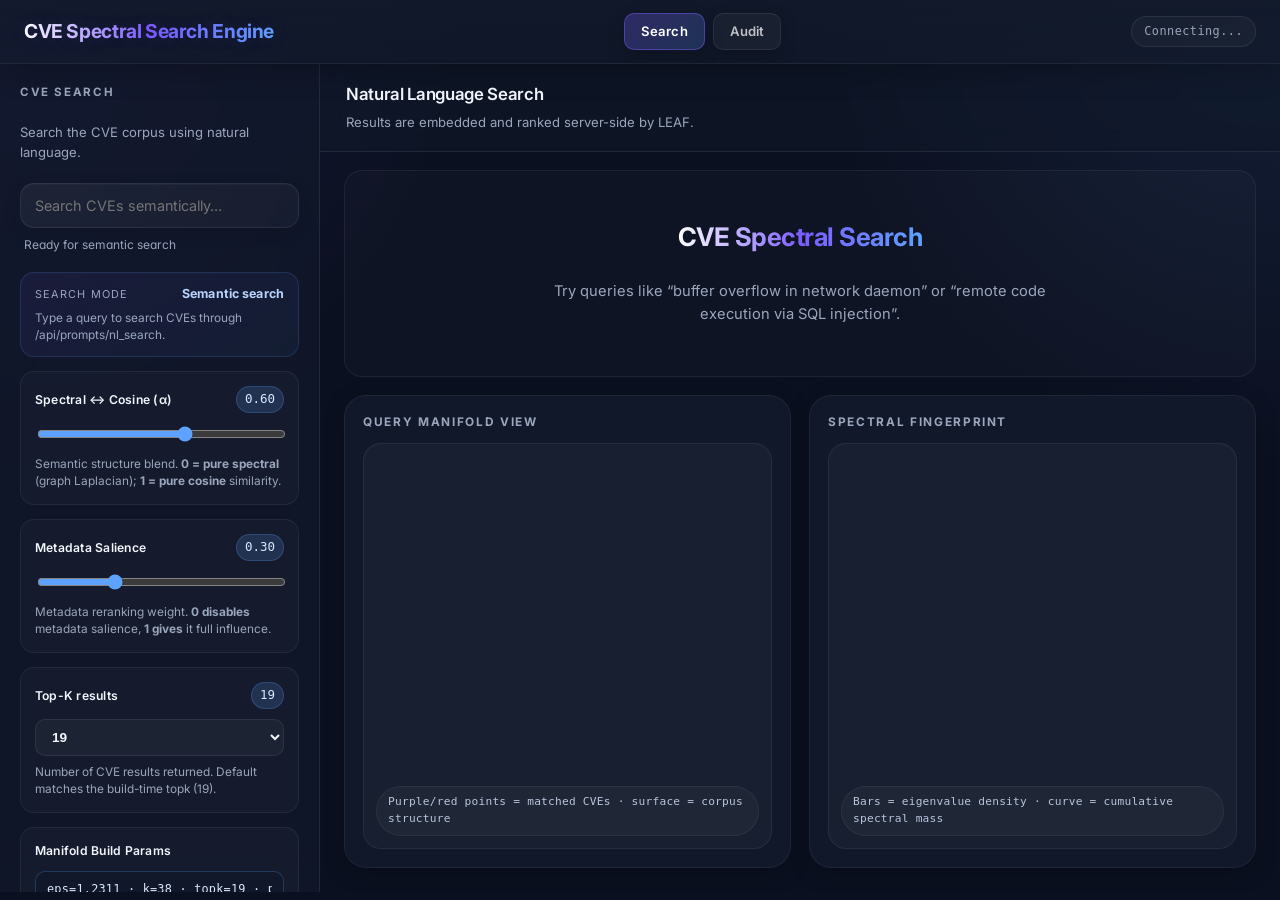
==== commit a4dfbabe: "feat(frontend): rename to CVE Spectral Search Engine + add Drift Monitoring panel in Audit - index.h" ====
--- a/frontend/index.html
+++ b/frontend/index.html
@@ -4,13 +4,13 @@
     <meta charset="utf-8" />
     <meta name="viewport" content="width=device-width, initial-scale=1" />
 
-    <title>LEAF Prompt Kaban</title>
+    <title>CVE Spectral Search Engine</title>
 
     <meta http-equiv="Cache-Control" content="no-store, no-cache, must-revalidate" />
     <meta http-equiv="Pragma" content="no-cache" />
     <meta http-equiv="Expires" content="0" />
 
-    <link rel="stylesheet" href="./styles.css?v=frontend7-2" />
+    <link rel="stylesheet" href="./styles.css?v=frontend8-cve" />
     <link rel="preconnect" href="https://fonts.googleapis.com" />
     <link rel="preconnect" href="https://fonts.gstatic.com" crossorigin />
     <link
@@ -22,7 +22,7 @@
   <body>
     <header class="topbar">
       <div>
-        <h1>LEAF Prompt Kaban</h1>
+        <h1>CVE Spectral Search Engine</h1>
       </div>
 
       <nav class="app-tabs">
@@ -44,11 +44,11 @@
         <aside class="sidebar">
           <div class="sidebar-header">
             <div class="sidebar-top">
-              <h2>Prompt Search</h2>
-            </div>
-
-            <p>
-              Search the LEAF prompt corpus using natural language.
+              <h2>CVE Search</h2>
+            </div>
+
+            <p>
+              Search the CVE corpus using natural language.
             </p>
           </div>
 
@@ -56,7 +56,7 @@
             <input
               id="filter"
               type="search"
-              placeholder="Search prompts semantically..."
+              placeholder="Search CVEs semantically..."
             />
 
             <span id="filter-status">
@@ -71,7 +71,7 @@
             </div>
 
             <p id="search-hint">
-              Type a query to search prompts through /api/prompts/nl_search.
+              Type a query to search CVEs through /api/prompts/nl_search.
             </p>
           </div>
 
@@ -119,7 +119,7 @@
             />
 
             <p>
-              Metadata reranking weight (upvotes / likes / reputation / views).
+              Metadata reranking weight.
               <strong>0 disables</strong> metadata salience,
               <strong>1 gives</strong> it full influence.
             </p>
@@ -143,7 +143,7 @@
             </select>
 
             <p>
-              Number of prompt results returned by LEAF.
+              Number of CVE results returned.
               Default matches the build-time topk (19).
             </p>
           </div>
@@ -192,11 +192,11 @@
           <div class="single-panel">
             <div id="grid" class="grid">
               <div class="welcome-screen">
-                <h2>LEAF Semantic Search</h2>
+                <h2>CVE Spectral Search</h2>
 
                 <p>
-                  Try queries like “fitness app translation” or
-                  “software localization”.
+                  Try queries like “buffer overflow in network daemon” or
+                  “remote code execution via SQL injection”.
                 </p>
               </div>
             </div>
@@ -208,7 +208,7 @@
               <div class="manifold-plot-card">
                 <div id="query-manifold"></div>
                 <div id="query-manifold-tooltip" class="manifold-tooltip">
-                  Purple/red points = matched prompts · surface = corpus structure
+                  Purple/red points = matched CVEs · surface = corpus structure
                 </div>
               </div>
             </div>
@@ -231,10 +231,10 @@
         <section class="content audit-content">
           <header class="content-header">
             <div>
-              <h2>LEAF Audit Panel</h2>
+              <h2>CVE Audit Panel</h2>
 
               <p class="subtitle">
-                Corpus health, graph Laplacian diagnostics and PCA map.
+                Corpus health, graph Laplacian diagnostics and spectral drift monitoring.
               </p>
             </div>
 
@@ -266,11 +266,46 @@
               </div>
             </div>
 
+            <!-- DRIFT MONITORING PANEL -->
+            <div class="panel audit-full-row" id="drift-panel">
+              <div style="display:flex; align-items:center; justify-content:space-between; margin-bottom:0.75rem;">
+                <h3 style="margin:0;">Spectral Drift Monitoring</h3>
+                <div style="display:flex; align-items:center; gap:1rem;">
+                  <span id="drift-score-badge" style="
+                    display:none;
+                    font-size:0.75rem;
+                    font-weight:600;
+                    padding:0.25rem 0.75rem;
+                    border-radius:9999px;
+                    background:var(--color-surface-offset, #edeae5);
+                    color:var(--color-text, #28251d);
+                    letter-spacing:0.02em;
+                  ">W₁ drift: —</span>
+                  <button id="run-drift-btn" type="button" style="
+                    padding:0.35rem 0.9rem;
+                    font-size:0.8rem;
+                    border-radius:6px;
+                    border:1px solid var(--color-border, #d4d1ca);
+                    background:var(--color-surface, #f9f8f5);
+                    cursor:pointer;
+                  ">Run Drift Analysis</button>
+                </div>
+              </div>
+
+              <div class="manifold-tooltip" style="margin-bottom:0.75rem;">
+                Period A: 1999–2014 &nbsp;·&nbsp; Period B: 2015–2025 &nbsp;·&nbsp;
+                Overlay of normalised eigenvalue histograms — shape divergence = spectral drift
+              </div>
+
+              <div id="drift-chart" style="width:100%; height:340px;"></div>
+              <div id="drift-status" class="manifold-tooltip" style="margin-top:0.5rem;">Click “Run Drift Analysis” to load.</div>
+            </div>
+
             <div class="panel audit-full-row">
               <h3>Graph Laplacian Manifold</h3>
               <div id="audit-query-manifold" class="audit-plot-area"></div>
               <div class="manifold-tooltip">
-                Surface = corpus Laplacian degree (Lᵢᵢ) over PCA-2D · diamonds = high-degree hubs · red = matched prompts
+                Surface = corpus Laplacian degree (Lᵢᵢ) over PCA-2D · diamonds = high-degree hubs · red = matched CVEs
               </div>
             </div>
 
@@ -310,6 +345,6 @@
       </div>
     </div>
     <script src="https://cdn.plot.ly/plotly-2.35.2.min.js"></script>
-    <script type="module" src="./app.js?v=frontend7-2"></script>
+    <script type="module" src="./app.js?v=frontend8-cve"></script>
   </body>
-</html>+</html>
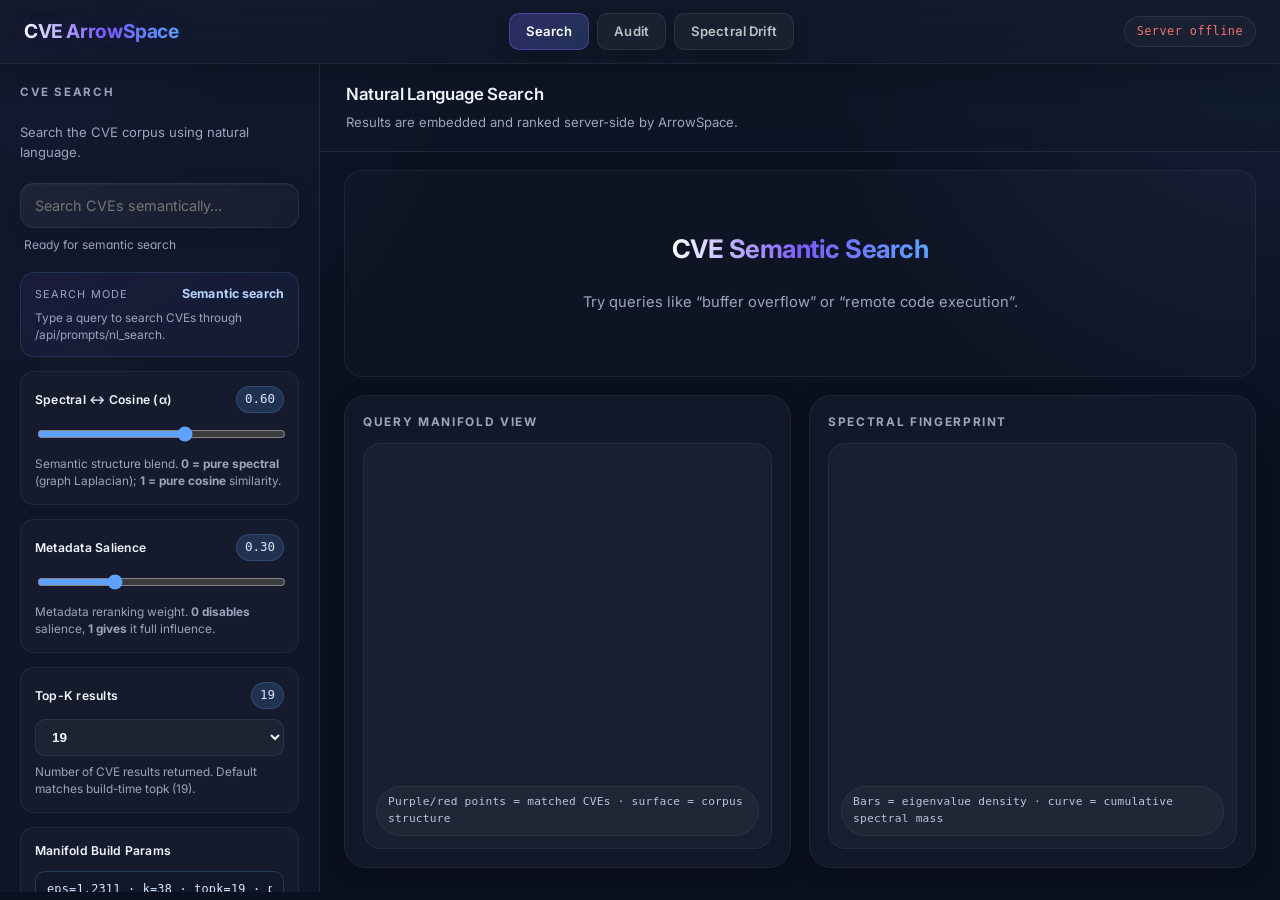
==== commit 7250534f: "feat: rename LEAF→CVE ArrowSpace everywhere + add Spectral Drift panel (cve_99_14 vs cve_99_25)" ====
--- a/frontend/index.html
+++ b/frontend/index.html
@@ -4,13 +4,13 @@
     <meta charset="utf-8" />
     <meta name="viewport" content="width=device-width, initial-scale=1" />
 
-    <title>CVE Spectral Search Engine</title>
+    <title>CVE ArrowSpace</title>
 
     <meta http-equiv="Cache-Control" content="no-store, no-cache, must-revalidate" />
     <meta http-equiv="Pragma" content="no-cache" />
     <meta http-equiv="Expires" content="0" />
 
-    <link rel="stylesheet" href="./styles.css?v=frontend8-cve" />
+    <link rel="stylesheet" href="./styles.css?v=cve1" />
     <link rel="preconnect" href="https://fonts.googleapis.com" />
     <link rel="preconnect" href="https://fonts.gstatic.com" crossorigin />
     <link
@@ -22,7 +22,7 @@
   <body>
     <header class="topbar">
       <div>
-        <h1>CVE Spectral Search Engine</h1>
+        <h1>CVE ArrowSpace</h1>
       </div>
 
       <nav class="app-tabs">
@@ -32,6 +32,10 @@
 
         <button id="tab-audit" class="tab-button" type="button">
           Audit
+        </button>
+
+        <button id="tab-drift" class="tab-button" type="button">
+          Spectral Drift
         </button>
       </nav>
 
@@ -78,7 +82,7 @@
           <div class="spectral-control">
             <div class="spectral-label-row">
               <label for="alpha-slider">
-                Spectral ↔ Cosine (α)
+                Spectral &#x2194; Cosine (&alpha;)
               </label>
 
               <span id="alpha-value">0.60</span>
@@ -120,7 +124,7 @@
 
             <p>
               Metadata reranking weight.
-              <strong>0 disables</strong> metadata salience,
+              <strong>0 disables</strong> salience,
               <strong>1 gives</strong> it full influence.
             </p>
           </div>
@@ -144,7 +148,7 @@
 
             <p>
               Number of CVE results returned.
-              Default matches the build-time topk (19).
+              Default matches build-time topk (19).
             </p>
           </div>
 
@@ -154,7 +158,7 @@
             </div>
 
             <div id="build-params-display" class="build-params-display">
-              <code>eps=1.2311 · k=38 · topk=19 · p=2.0 · sigma=None</code>
+              <code>eps=1.2311 &middot; k=38 &middot; topk=19 &middot; p=2.0 &middot; sigma=None</code>
             </div>
 
             <p>
@@ -184,7 +188,7 @@
               <h2>Natural Language Search</h2>
 
               <p class="subtitle">
-                Results are embedded and ranked server-side by LEAF.
+                Results are embedded and ranked server-side by ArrowSpace.
               </p>
             </div>
           </header>
@@ -192,11 +196,11 @@
           <div class="single-panel">
             <div id="grid" class="grid">
               <div class="welcome-screen">
-                <h2>CVE Spectral Search</h2>
+                <h2>CVE Semantic Search</h2>
 
                 <p>
-                  Try queries like “buffer overflow in network daemon” or
-                  “remote code execution via SQL injection”.
+                  Try queries like &ldquo;buffer overflow&rdquo; or
+                  &ldquo;remote code execution&rdquo;.
                 </p>
               </div>
             </div>
@@ -208,7 +212,7 @@
               <div class="manifold-plot-card">
                 <div id="query-manifold"></div>
                 <div id="query-manifold-tooltip" class="manifold-tooltip">
-                  Purple/red points = matched CVEs · surface = corpus structure
+                  Purple/red points = matched CVEs &middot; surface = corpus structure
                 </div>
               </div>
             </div>
@@ -218,7 +222,7 @@
               <div class="manifold-plot-card">
                 <div id="query-lambda-chart"></div>
                 <div class="manifold-tooltip">
-                  Bars = eigenvalue density · curve = cumulative spectral mass
+                  Bars = eigenvalue density &middot; curve = cumulative spectral mass
                 </div>
               </div>
             </div>
@@ -234,7 +238,7 @@
               <h2>CVE Audit Panel</h2>
 
               <p class="subtitle">
-                Corpus health, graph Laplacian diagnostics and spectral drift monitoring.
+                Corpus health, graph Laplacian diagnostics and PCA map.
               </p>
             </div>
 
@@ -266,46 +270,11 @@
               </div>
             </div>
 
-            <!-- DRIFT MONITORING PANEL -->
-            <div class="panel audit-full-row" id="drift-panel">
-              <div style="display:flex; align-items:center; justify-content:space-between; margin-bottom:0.75rem;">
-                <h3 style="margin:0;">Spectral Drift Monitoring</h3>
-                <div style="display:flex; align-items:center; gap:1rem;">
-                  <span id="drift-score-badge" style="
-                    display:none;
-                    font-size:0.75rem;
-                    font-weight:600;
-                    padding:0.25rem 0.75rem;
-                    border-radius:9999px;
-                    background:var(--color-surface-offset, #edeae5);
-                    color:var(--color-text, #28251d);
-                    letter-spacing:0.02em;
-                  ">W₁ drift: —</span>
-                  <button id="run-drift-btn" type="button" style="
-                    padding:0.35rem 0.9rem;
-                    font-size:0.8rem;
-                    border-radius:6px;
-                    border:1px solid var(--color-border, #d4d1ca);
-                    background:var(--color-surface, #f9f8f5);
-                    cursor:pointer;
-                  ">Run Drift Analysis</button>
-                </div>
-              </div>
-
-              <div class="manifold-tooltip" style="margin-bottom:0.75rem;">
-                Period A: 1999–2014 &nbsp;·&nbsp; Period B: 2015–2025 &nbsp;·&nbsp;
-                Overlay of normalised eigenvalue histograms — shape divergence = spectral drift
-              </div>
-
-              <div id="drift-chart" style="width:100%; height:340px;"></div>
-              <div id="drift-status" class="manifold-tooltip" style="margin-top:0.5rem;">Click “Run Drift Analysis” to load.</div>
-            </div>
-
             <div class="panel audit-full-row">
               <h3>Graph Laplacian Manifold</h3>
               <div id="audit-query-manifold" class="audit-plot-area"></div>
               <div class="manifold-tooltip">
-                Surface = corpus Laplacian degree (Lᵢᵢ) over PCA-2D · diamonds = high-degree hubs · red = matched CVEs
+                Surface = corpus Laplacian degree (L&#x1D56;&#x1D56;) over PCA-2D &middot; diamonds = high-degree hubs &middot; red = matched CVEs
               </div>
             </div>
 
@@ -313,7 +282,7 @@
               <h3>Spectral Fingerprint</h3>
               <div id="audit-spectral-fingerprint" class="audit-plot-area"></div>
               <div class="manifold-tooltip">
-                Top = λ histogram clipped at p60 · Bottom = ECDF over [0, λ_max] with p25/median/p75 markers
+                Top = &lambda; histogram clipped at p60 &middot; Bottom = ECDF over [0, &lambda;_max] with p25/median/p75 markers
               </div>
             </div>
 
@@ -331,20 +300,96 @@
           </div>
         </section>
       </section>
+
+      <!-- SPECTRAL DRIFT VIEW -->
+      <section id="drift-view" class="view hidden">
+        <section class="content audit-content">
+          <header class="content-header">
+            <div>
+              <h2>Spectral Drift Monitor</h2>
+              <p class="subtitle">
+                Comparing CVE embeddings: <strong>1999&ndash;2014</strong> (cve_99_14) vs <strong>1999&ndash;2025</strong> (cve_99_25).
+                Drift is measured via Wasserstein distance on the graph Laplacian eigenvalue distributions.
+              </p>
+            </div>
+            <button id="refresh-drift-btn" type="button">
+              Refresh Drift
+            </button>
+          </header>
+
+          <div class="audit-panels">
+            <!-- KPI row -->
+            <div class="audit-kpi-row">
+              <div class="panel audit-kpi-card">
+                <h3>Period A &mdash; 1999&ndash;2014</h3>
+                <div id="drift-kpi-a" class="metadata-grid"></div>
+              </div>
+              <div class="panel audit-kpi-card">
+                <h3>Period B &mdash; 1999&ndash;2025</h3>
+                <div id="drift-kpi-b" class="metadata-grid"></div>
+              </div>
+              <div class="panel audit-kpi-card">
+                <h3>Drift Metrics</h3>
+                <div id="drift-kpi-delta" class="metadata-grid"></div>
+              </div>
+              <div class="panel audit-kpi-card">
+                <h3>Spectral Gap &Delta;</h3>
+                <div id="drift-kpi-gap" class="metadata-grid"></div>
+              </div>
+            </div>
+
+            <!-- Overlaid eigenvalue histogram -->
+            <div class="panel audit-full-row">
+              <h3>Eigenvalue Distribution Overlay (&lambda; histogram)</h3>
+              <div id="drift-lambda-overlay" class="audit-plot-area"></div>
+              <div class="manifold-tooltip">
+                Blue = cve_99_14 &middot; Orange = cve_99_25 &middot; Overlap shows spectral shift between periods
+              </div>
+            </div>
+
+            <!-- ECDF comparison -->
+            <div class="panel audit-full-row">
+              <h3>Cumulative Spectral Mass (ECDF)</h3>
+              <div id="drift-ecdf" class="audit-plot-area"></div>
+              <div class="manifold-tooltip">
+                Vertical gap between curves = Kolmogorov&ndash;Smirnov statistic
+              </div>
+            </div>
+
+            <!-- PCA side-by-side -->
+            <div class="panel audit-full-row">
+              <h3>PCA Manifold: Period A vs Period B</h3>
+              <div id="drift-pca" class="audit-plot-area"></div>
+              <div class="manifold-tooltip">
+                Left = cve_99_14 &middot; Right = cve_99_25 &middot; Color = Laplacian degree (curvature proxy)
+              </div>
+            </div>
+
+            <!-- Fiedler value timeline -->
+            <div class="panel audit-full-row">
+              <h3>Fiedler Value &amp; Spectral Gap Timeline</h3>
+              <div id="drift-timeline" class="audit-plot-area"></div>
+              <div class="manifold-tooltip">
+                Fiedler value (&lambda;&#x2082;) controls graph connectivity &middot; higher = more connected / less driftable
+              </div>
+            </div>
+          </div>
+        </section>
+      </section>
     </main>
-    
+
     <div id="prompt-modal" class="prompt-modal hidden">
       <div class="prompt-modal-backdrop"></div>
 
       <div class="prompt-modal-content">
         <button id="prompt-modal-close" class="prompt-modal-close">
-          ×
+          &times;
         </button>
 
         <div id="prompt-modal-body"></div>
       </div>
     </div>
     <script src="https://cdn.plot.ly/plotly-2.35.2.min.js"></script>
-    <script type="module" src="./app.js?v=frontend8-cve"></script>
+    <script type="module" src="./app.js?v=cve1"></script>
   </body>
 </html>
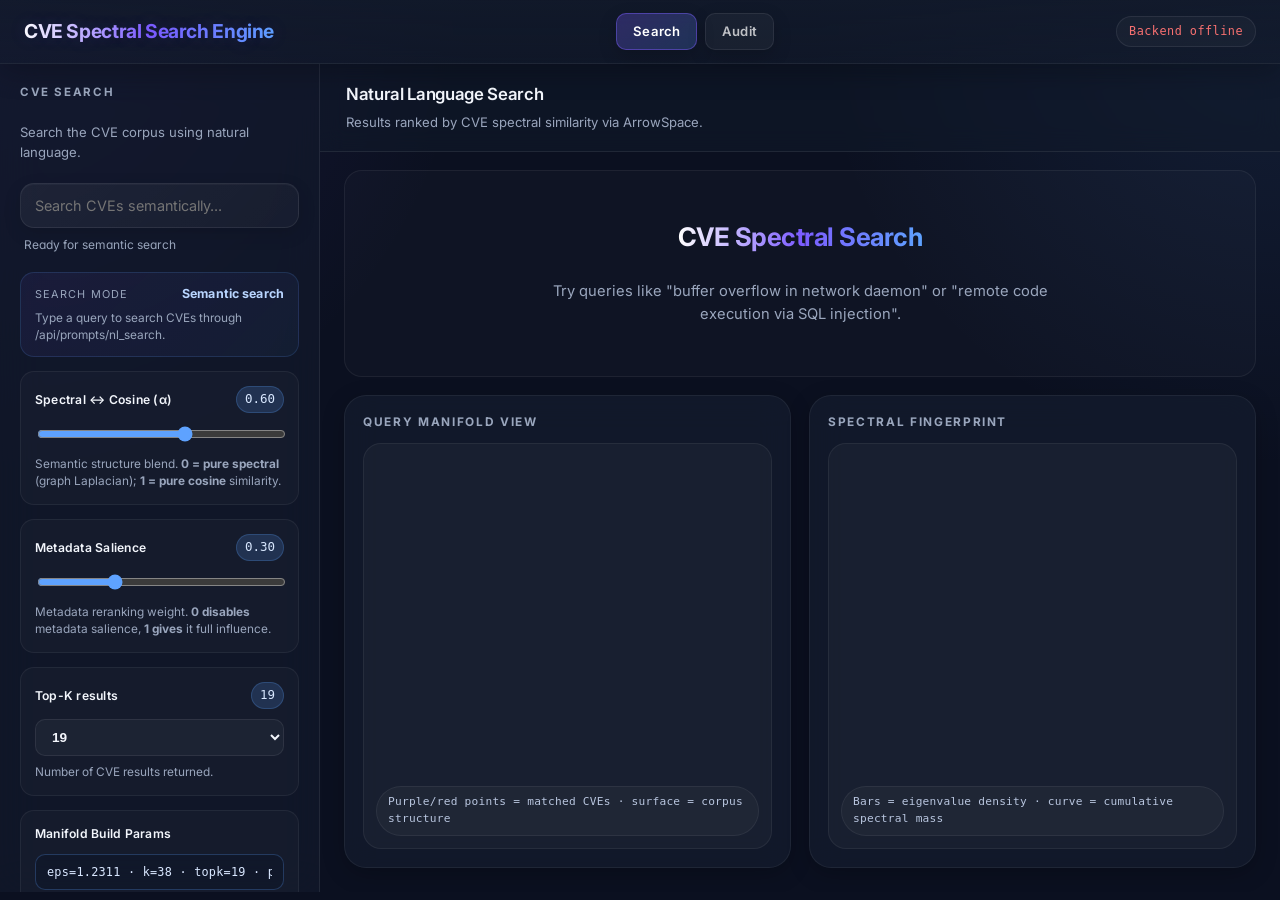
==== commit 46cdc450: "fix: replace broken bootstrap stub with full CVE app.js + spectral drift panel - Replaces the fetch-" ====
--- a/frontend/index.html
+++ b/frontend/index.html
@@ -3,42 +3,24 @@
   <head>
     <meta charset="utf-8" />
     <meta name="viewport" content="width=device-width, initial-scale=1" />
-
-    <title>CVE ArrowSpace</title>
-
+    <title>CVE Spectral Search Engine</title>
     <meta http-equiv="Cache-Control" content="no-store, no-cache, must-revalidate" />
     <meta http-equiv="Pragma" content="no-cache" />
     <meta http-equiv="Expires" content="0" />
-
-    <link rel="stylesheet" href="./styles.css?v=cve1" />
+    <link rel="stylesheet" href="./styles.css?v=frontend9-cve" />
     <link rel="preconnect" href="https://fonts.googleapis.com" />
     <link rel="preconnect" href="https://fonts.gstatic.com" crossorigin />
-    <link
-      href="https://fonts.googleapis.com/css2?family=Inter:wght@400;500;600;700&display=swap"
-      rel="stylesheet"
-    />
+    <link href="https://fonts.googleapis.com/css2?family=Inter:wght@400;500;600;700&display=swap" rel="stylesheet" />
   </head>
-
   <body>
     <header class="topbar">
       <div>
-        <h1>CVE ArrowSpace</h1>
+        <h1>CVE Spectral Search Engine</h1>
       </div>
-
       <nav class="app-tabs">
-        <button id="tab-search" class="tab-button active" type="button">
-          Search
-        </button>
-
-        <button id="tab-audit" class="tab-button" type="button">
-          Audit
-        </button>
-
-        <button id="tab-drift" class="tab-button" type="button">
-          Spectral Drift
-        </button>
+        <button id="tab-search" class="tab-button active" type="button">Search</button>
+        <button id="tab-audit"  class="tab-button"        type="button">Audit</button>
       </nav>
-
       <span id="health" class="health">Connecting...</span>
     </header>
 
@@ -47,138 +29,46 @@
       <section id="search-view" class="view active-view">
         <aside class="sidebar">
           <div class="sidebar-header">
-            <div class="sidebar-top">
-              <h2>CVE Search</h2>
-            </div>
-
-            <p>
-              Search the CVE corpus using natural language.
-            </p>
+            <div class="sidebar-top"><h2>CVE Search</h2></div>
+            <p>Search the CVE corpus using natural language.</p>
           </div>
-
           <div class="search-box">
-            <input
-              id="filter"
-              type="search"
-              placeholder="Search CVEs semantically..."
-            />
-
-            <span id="filter-status">
-              Ready for semantic search
-            </span>
+            <input id="filter" type="search" placeholder="Search CVEs semantically..." />
+            <span id="filter-status">Ready for semantic search</span>
           </div>
-
           <div class="search-results-panel">
             <div class="search-results-header">
               <span>Search Mode</span>
               <strong id="search-mode-label">Semantic search</strong>
             </div>
-
-            <p id="search-hint">
-              Type a query to search CVEs through /api/prompts/nl_search.
-            </p>
+            <p id="search-hint">Type a query to search CVEs through /api/prompts/nl_search.</p>
           </div>
-
           <div class="spectral-control">
-            <div class="spectral-label-row">
-              <label for="alpha-slider">
-                Spectral &#x2194; Cosine (&alpha;)
-              </label>
-
-              <span id="alpha-value">0.60</span>
-            </div>
-
-            <input
-              id="alpha-slider"
-              type="range"
-              min="0"
-              max="1"
-              step="0.01"
-              value="0.6"
-            />
-
-            <p>
-              Semantic structure blend.
-              <strong>0 = pure spectral</strong> (graph Laplacian);
-              <strong>1 = pure cosine</strong> similarity.
-            </p>
+            <div class="spectral-label-row"><label for="alpha-slider">Spectral ↔ Cosine (α)</label><span id="alpha-value">0.60</span></div>
+            <input id="alpha-slider" type="range" min="0" max="1" step="0.01" value="0.6" />
+            <p>Semantic structure blend. <strong>0 = pure spectral</strong> (graph Laplacian); <strong>1 = pure cosine</strong> similarity.</p>
           </div>
-
           <div class="spectral-control">
-            <div class="spectral-label-row">
-              <label for="salience-slider">
-                Metadata Salience
-              </label>
-
-              <span id="salience-value">0.30</span>
-            </div>
-
-            <input
-              id="salience-slider"
-              type="range"
-              min="0"
-              max="1"
-              step="0.01"
-              value="0.3"
-            />
-
-            <p>
-              Metadata reranking weight.
-              <strong>0 disables</strong> salience,
-              <strong>1 gives</strong> it full influence.
-            </p>
+            <div class="spectral-label-row"><label for="salience-slider">Metadata Salience</label><span id="salience-value">0.30</span></div>
+            <input id="salience-slider" type="range" min="0" max="1" step="0.01" value="0.3" />
+            <p>Metadata reranking weight. <strong>0 disables</strong> metadata salience, <strong>1 gives</strong> it full influence.</p>
           </div>
-
           <div class="spectral-control">
-            <div class="spectral-label-row">
-              <label for="topk-select">
-                Top-K results
-              </label>
-
-              <span id="topk-value">19</span>
-            </div>
-
+            <div class="spectral-label-row"><label for="topk-select">Top-K results</label><span id="topk-value">19</span></div>
             <select id="topk-select" class="leaf-select">
-              <option value="5">5</option>
-              <option value="10">10</option>
-              <option value="19" selected>19</option>
-              <option value="25">25</option>
-              <option value="50">50</option>
+              <option value="5">5</option><option value="10">10</option>
+              <option value="19" selected>19</option><option value="25">25</option><option value="50">50</option>
             </select>
-
-            <p>
-              Number of CVE results returned.
-              Default matches build-time topk (19).
-            </p>
+            <p>Number of CVE results returned.</p>
           </div>
-
           <div class="spectral-control">
-            <div class="spectral-label-row">
-              <label>Manifold Build Params</label>
-            </div>
-
-            <div id="build-params-display" class="build-params-display">
-              <code>eps=1.2311 &middot; k=38 &middot; topk=19 &middot; p=2.0 &middot; sigma=None</code>
-            </div>
-
-            <p>
-              ArrowSpace graph-Laplacian build parameters used to construct
-              the manifold index.
-            </p>
+            <div class="spectral-label-row"><label>Manifold Build Params</label></div>
+            <div id="build-params-display" class="build-params-display"><code>eps=1.2311 · k=38 · topk=19 · p=2.0 · sigma=None</code></div>
+            <p>ArrowSpace graph-Laplacian build parameters.</p>
           </div>
-
           <div class="spectral-control">
-            <div class="spectral-label-row">
-              <label>
-                Recent Searches
-              </label>
-            </div>
-
-            <div id="recent-searches" class="recent-searches">
-              <span class="signal-empty">
-                No recent searches
-              </span>
-            </div>
+            <div class="spectral-label-row"><label>Recent Searches</label></div>
+            <div id="recent-searches" class="recent-searches"><span class="signal-empty">No recent searches</span></div>
           </div>
         </aside>
 
@@ -186,44 +76,28 @@
           <header class="content-header">
             <div>
               <h2>Natural Language Search</h2>
-
-              <p class="subtitle">
-                Results are embedded and ranked server-side by ArrowSpace.
-              </p>
+              <p class="subtitle">Results ranked by CVE spectral similarity via ArrowSpace.</p>
             </div>
           </header>
-
           <div class="single-panel">
             <div id="grid" class="grid">
               <div class="welcome-screen">
-                <h2>CVE Semantic Search</h2>
-
-                <p>
-                  Try queries like &ldquo;buffer overflow&rdquo; or
-                  &ldquo;remote code execution&rdquo;.
-                </p>
+                <h2>CVE Spectral Search</h2>
+                <p>Try queries like "buffer overflow in network daemon" or "remote code execution via SQL injection".</p>
               </div>
             </div>
           </div>
-
           <div class="search-viz-grid">
-            <div class="panel">
-              <h3>Query Manifold View</h3>
+            <div class="panel"><h3>Query Manifold View</h3>
               <div class="manifold-plot-card">
                 <div id="query-manifold"></div>
-                <div id="query-manifold-tooltip" class="manifold-tooltip">
-                  Purple/red points = matched CVEs &middot; surface = corpus structure
-                </div>
+                <div id="query-manifold-tooltip" class="manifold-tooltip">Purple/red points = matched CVEs · surface = corpus structure</div>
               </div>
             </div>
-
-            <div class="panel">
-              <h3>Spectral Fingerprint</h3>
+            <div class="panel"><h3>Spectral Fingerprint</h3>
               <div class="manifold-plot-card">
                 <div id="query-lambda-chart"></div>
-                <div class="manifold-tooltip">
-                  Bars = eigenvalue density &middot; curve = cumulative spectral mass
-                </div>
+                <div class="manifold-tooltip">Bars = eigenvalue density · curve = cumulative spectral mass</div>
               </div>
             </div>
           </div>
@@ -236,141 +110,54 @@
           <header class="content-header">
             <div>
               <h2>CVE Audit Panel</h2>
-
-              <p class="subtitle">
-                Corpus health, graph Laplacian diagnostics and PCA map.
-              </p>
+              <p class="subtitle">Corpus health, graph Laplacian diagnostics and spectral drift monitoring.</p>
             </div>
-
-            <button id="refresh-audit-btn" type="button">
-              Refresh Audit
-            </button>
+            <button id="refresh-audit-btn" type="button">Refresh Audit</button>
           </header>
 
           <div id="audit-content" class="audit-panels">
             <div class="audit-kpi-row">
-              <div class="panel audit-kpi-card">
-                <h3>System Status</h3>
-                <div id="audit-health" class="metadata-grid"></div>
+              <div class="panel audit-kpi-card"><h3>System Status</h3><div id="audit-health" class="metadata-grid"></div></div>
+              <div class="panel audit-kpi-card"><h3>Corpus KPIs</h3><div id="audit-graph" class="metadata-grid"></div></div>
+              <div class="panel audit-kpi-card"><h3>Graph Statistics</h3><div id="audit-stats" class="metadata-grid"></div></div>
+              <div class="panel audit-kpi-card"><h3>Spectral Diagnostics</h3><div id="audit-lambdas" class="metadata-grid"></div></div>
+            </div>
+
+            <!-- SPECTRAL DRIFT MONITORING PANEL -->
+            <div class="panel audit-full-row" id="drift-panel">
+              <div style="display:flex;align-items:center;justify-content:space-between;margin-bottom:0.75rem;">
+                <h3 style="margin:0;">Spectral Drift Monitoring</h3>
+                <div style="display:flex;align-items:center;gap:1rem;">
+                  <span id="drift-score-badge" style="display:none;font-size:0.75rem;font-weight:600;padding:0.25rem 0.75rem;border-radius:9999px;background:var(--color-surface-offset,#edeae5);color:var(--color-text,#28251d);letter-spacing:0.02em;">W₁ drift: —</span>
+                  <button id="run-drift-btn" type="button" style="padding:0.35rem 0.9rem;font-size:0.8rem;border-radius:6px;border:1px solid var(--color-border,#d4d1ca);background:var(--color-surface,#f9f8f5);cursor:pointer;">Run Drift Analysis</button>
+                </div>
               </div>
-
-              <div class="panel audit-kpi-card">
-                <h3>Corpus KPIs</h3>
-                <div id="audit-graph" class="metadata-grid"></div>
+              <div class="manifold-tooltip" style="margin-bottom:0.75rem;">
+                Period A: <strong>cve_99_14.zarr</strong> (1999–2014) &nbsp;·&nbsp;
+                Period B: <strong>cve_99_25.zarr</strong> (1999–2025) &nbsp;·&nbsp;
+                Overlay of normalised eigenvalue histograms — shape divergence = spectral drift
               </div>
-
-              <div class="panel audit-kpi-card">
-                <h3>Graph Statistics</h3>
-                <div id="audit-stats" class="metadata-grid"></div>
-              </div>
-
-              <div class="panel audit-kpi-card">
-                <h3>Spectral Diagnostics</h3>
-                <div id="audit-lambdas" class="metadata-grid"></div>
-              </div>
+              <div id="drift-chart" style="width:100%;height:340px;"></div>
+              <div id="drift-status" class="manifold-tooltip" style="margin-top:0.5rem;">Opening Audit tab auto-loads drift data.</div>
             </div>
 
             <div class="panel audit-full-row">
               <h3>Graph Laplacian Manifold</h3>
               <div id="audit-query-manifold" class="audit-plot-area"></div>
-              <div class="manifold-tooltip">
-                Surface = corpus Laplacian degree (L&#x1D56;&#x1D56;) over PCA-2D &middot; diamonds = high-degree hubs &middot; red = matched CVEs
-              </div>
+              <div class="manifold-tooltip">Surface = corpus Laplacian degree (Lᵢᵢ) over PCA-2D · diamonds = high-degree hubs · red = matched CVEs</div>
             </div>
 
             <div class="panel audit-full-row">
               <h3>Spectral Fingerprint</h3>
               <div id="audit-spectral-fingerprint" class="audit-plot-area"></div>
-              <div class="manifold-tooltip">
-                Top = &lambda; histogram clipped at p60 &middot; Bottom = ECDF over [0, &lambda;_max] with p25/median/p75 markers
-              </div>
+              <div class="manifold-tooltip">Top = λ histogram clipped at p60 · Bottom = ECDF over [0, λ_max] with p25/median/p75 markers</div>
             </div>
 
             <div class="panel audit-half-row">
               <h3>PCA 2D Map</h3>
               <div class="manifold-plot-card">
-                <div class="manifold-canvas-stack">
-                  <canvas id="audit-pca"></canvas>
-                </div>
-                <div id="audit-pca-tooltip" class="manifold-tooltip">
-                  Hover points
-                </div>
-              </div>
-            </div>
-          </div>
-        </section>
-      </section>
-
-      <!-- SPECTRAL DRIFT VIEW -->
-      <section id="drift-view" class="view hidden">
-        <section class="content audit-content">
-          <header class="content-header">
-            <div>
-              <h2>Spectral Drift Monitor</h2>
-              <p class="subtitle">
-                Comparing CVE embeddings: <strong>1999&ndash;2014</strong> (cve_99_14) vs <strong>1999&ndash;2025</strong> (cve_99_25).
-                Drift is measured via Wasserstein distance on the graph Laplacian eigenvalue distributions.
-              </p>
-            </div>
-            <button id="refresh-drift-btn" type="button">
-              Refresh Drift
-            </button>
-          </header>
-
-          <div class="audit-panels">
-            <!-- KPI row -->
-            <div class="audit-kpi-row">
-              <div class="panel audit-kpi-card">
-                <h3>Period A &mdash; 1999&ndash;2014</h3>
-                <div id="drift-kpi-a" class="metadata-grid"></div>
-              </div>
-              <div class="panel audit-kpi-card">
-                <h3>Period B &mdash; 1999&ndash;2025</h3>
-                <div id="drift-kpi-b" class="metadata-grid"></div>
-              </div>
-              <div class="panel audit-kpi-card">
-                <h3>Drift Metrics</h3>
-                <div id="drift-kpi-delta" class="metadata-grid"></div>
-              </div>
-              <div class="panel audit-kpi-card">
-                <h3>Spectral Gap &Delta;</h3>
-                <div id="drift-kpi-gap" class="metadata-grid"></div>
-              </div>
-            </div>
-
-            <!-- Overlaid eigenvalue histogram -->
-            <div class="panel audit-full-row">
-              <h3>Eigenvalue Distribution Overlay (&lambda; histogram)</h3>
-              <div id="drift-lambda-overlay" class="audit-plot-area"></div>
-              <div class="manifold-tooltip">
-                Blue = cve_99_14 &middot; Orange = cve_99_25 &middot; Overlap shows spectral shift between periods
-              </div>
-            </div>
-
-            <!-- ECDF comparison -->
-            <div class="panel audit-full-row">
-              <h3>Cumulative Spectral Mass (ECDF)</h3>
-              <div id="drift-ecdf" class="audit-plot-area"></div>
-              <div class="manifold-tooltip">
-                Vertical gap between curves = Kolmogorov&ndash;Smirnov statistic
-              </div>
-            </div>
-
-            <!-- PCA side-by-side -->
-            <div class="panel audit-full-row">
-              <h3>PCA Manifold: Period A vs Period B</h3>
-              <div id="drift-pca" class="audit-plot-area"></div>
-              <div class="manifold-tooltip">
-                Left = cve_99_14 &middot; Right = cve_99_25 &middot; Color = Laplacian degree (curvature proxy)
-              </div>
-            </div>
-
-            <!-- Fiedler value timeline -->
-            <div class="panel audit-full-row">
-              <h3>Fiedler Value &amp; Spectral Gap Timeline</h3>
-              <div id="drift-timeline" class="audit-plot-area"></div>
-              <div class="manifold-tooltip">
-                Fiedler value (&lambda;&#x2082;) controls graph connectivity &middot; higher = more connected / less driftable
+                <div class="manifold-canvas-stack"><canvas id="audit-pca"></canvas></div>
+                <div id="audit-pca-tooltip" class="manifold-tooltip">Hover points</div>
               </div>
             </div>
           </div>
@@ -380,16 +167,13 @@
 
     <div id="prompt-modal" class="prompt-modal hidden">
       <div class="prompt-modal-backdrop"></div>
-
       <div class="prompt-modal-content">
-        <button id="prompt-modal-close" class="prompt-modal-close">
-          &times;
-        </button>
-
+        <button id="prompt-modal-close" class="prompt-modal-close">×</button>
         <div id="prompt-modal-body"></div>
       </div>
     </div>
+
     <script src="https://cdn.plot.ly/plotly-2.35.2.min.js"></script>
-    <script type="module" src="./app.js?v=cve1"></script>
+    <script type="module" src="./app.js?v=frontend9-cve"></script>
   </body>
 </html>
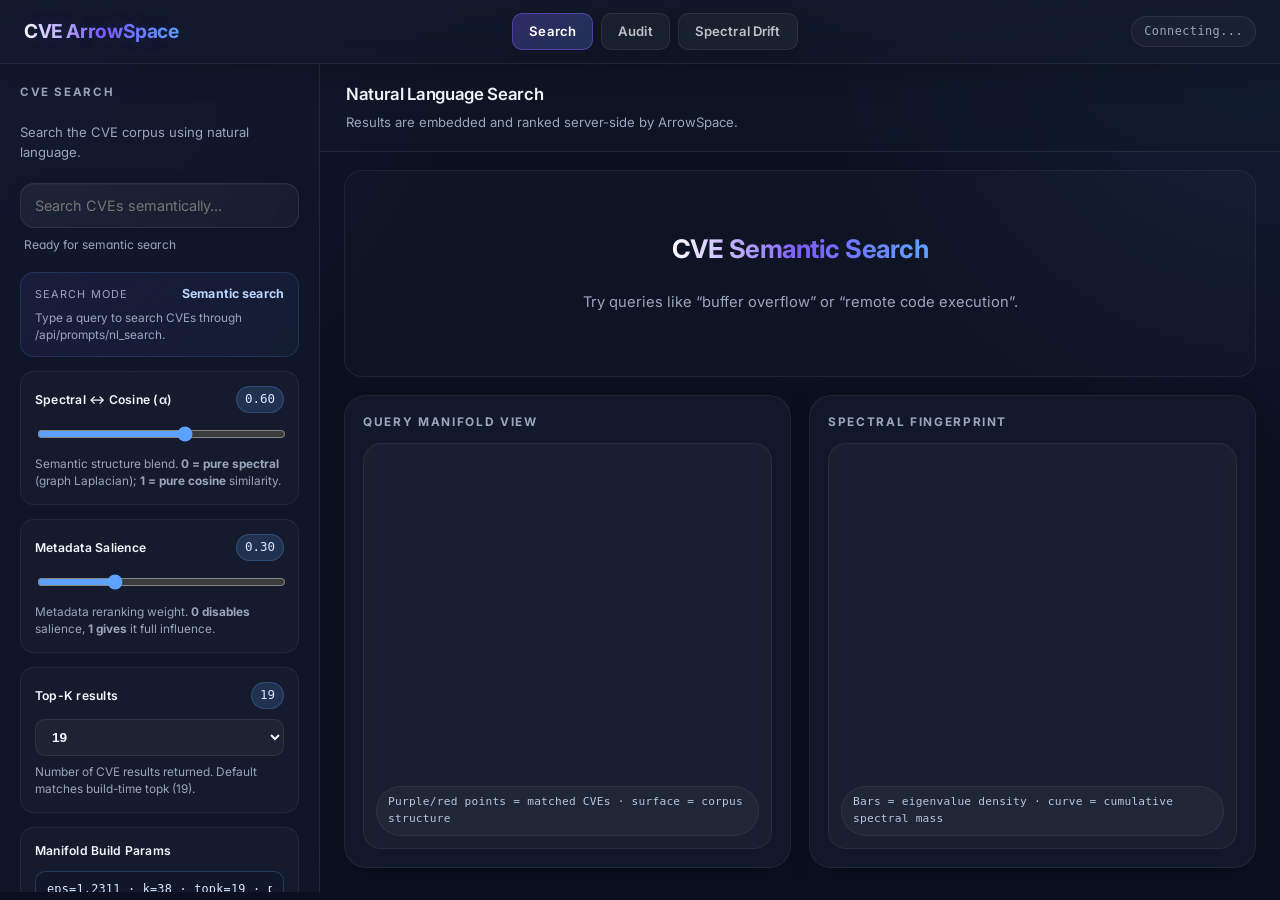
==== commit cebd12e2: "merge conflict" ====
--- a/frontend/index.html
+++ b/frontend/index.html
@@ -3,24 +3,42 @@
   <head>
     <meta charset="utf-8" />
     <meta name="viewport" content="width=device-width, initial-scale=1" />
-    <title>CVE Spectral Search Engine</title>
+
+    <title>CVE ArrowSpace</title>
+
     <meta http-equiv="Cache-Control" content="no-store, no-cache, must-revalidate" />
     <meta http-equiv="Pragma" content="no-cache" />
     <meta http-equiv="Expires" content="0" />
-    <link rel="stylesheet" href="./styles.css?v=frontend9-cve" />
+
+    <link rel="stylesheet" href="./styles.css?v=cve1" />
     <link rel="preconnect" href="https://fonts.googleapis.com" />
     <link rel="preconnect" href="https://fonts.gstatic.com" crossorigin />
-    <link href="https://fonts.googleapis.com/css2?family=Inter:wght@400;500;600;700&display=swap" rel="stylesheet" />
+    <link
+      href="https://fonts.googleapis.com/css2?family=Inter:wght@400;500;600;700&display=swap"
+      rel="stylesheet"
+    />
   </head>
+
   <body>
     <header class="topbar">
       <div>
-        <h1>CVE Spectral Search Engine</h1>
+        <h1>CVE ArrowSpace</h1>
       </div>
+
       <nav class="app-tabs">
-        <button id="tab-search" class="tab-button active" type="button">Search</button>
-        <button id="tab-audit"  class="tab-button"        type="button">Audit</button>
+        <button id="tab-search" class="tab-button active" type="button">
+          Search
+        </button>
+
+        <button id="tab-audit" class="tab-button" type="button">
+          Audit
+        </button>
+
+        <button id="tab-drift" class="tab-button" type="button">
+          Spectral Drift
+        </button>
       </nav>
+
       <span id="health" class="health">Connecting...</span>
     </header>
 
@@ -29,46 +47,138 @@
       <section id="search-view" class="view active-view">
         <aside class="sidebar">
           <div class="sidebar-header">
-            <div class="sidebar-top"><h2>CVE Search</h2></div>
-            <p>Search the CVE corpus using natural language.</p>
-          </div>
+            <div class="sidebar-top">
+              <h2>CVE Search</h2>
+            </div>
+
+            <p>
+              Search the CVE corpus using natural language.
+            </p>
+          </div>
+
           <div class="search-box">
-            <input id="filter" type="search" placeholder="Search CVEs semantically..." />
-            <span id="filter-status">Ready for semantic search</span>
-          </div>
+            <input
+              id="filter"
+              type="search"
+              placeholder="Search CVEs semantically..."
+            />
+
+            <span id="filter-status">
+              Ready for semantic search
+            </span>
+          </div>
+
           <div class="search-results-panel">
             <div class="search-results-header">
               <span>Search Mode</span>
               <strong id="search-mode-label">Semantic search</strong>
             </div>
-            <p id="search-hint">Type a query to search CVEs through /api/prompts/nl_search.</p>
-          </div>
+
+            <p id="search-hint">
+              Type a query to search CVEs through /api/prompts/nl_search.
+            </p>
+          </div>
+
           <div class="spectral-control">
-            <div class="spectral-label-row"><label for="alpha-slider">Spectral ↔ Cosine (α)</label><span id="alpha-value">0.60</span></div>
-            <input id="alpha-slider" type="range" min="0" max="1" step="0.01" value="0.6" />
-            <p>Semantic structure blend. <strong>0 = pure spectral</strong> (graph Laplacian); <strong>1 = pure cosine</strong> similarity.</p>
-          </div>
+            <div class="spectral-label-row">
+              <label for="alpha-slider">
+                Spectral &#x2194; Cosine (&alpha;)
+              </label>
+
+              <span id="alpha-value">0.60</span>
+            </div>
+
+            <input
+              id="alpha-slider"
+              type="range"
+              min="0"
+              max="1"
+              step="0.01"
+              value="0.6"
+            />
+
+            <p>
+              Semantic structure blend.
+              <strong>0 = pure spectral</strong> (graph Laplacian);
+              <strong>1 = pure cosine</strong> similarity.
+            </p>
+          </div>
+
           <div class="spectral-control">
-            <div class="spectral-label-row"><label for="salience-slider">Metadata Salience</label><span id="salience-value">0.30</span></div>
-            <input id="salience-slider" type="range" min="0" max="1" step="0.01" value="0.3" />
-            <p>Metadata reranking weight. <strong>0 disables</strong> metadata salience, <strong>1 gives</strong> it full influence.</p>
-          </div>
+            <div class="spectral-label-row">
+              <label for="salience-slider">
+                Metadata Salience
+              </label>
+
+              <span id="salience-value">0.30</span>
+            </div>
+
+            <input
+              id="salience-slider"
+              type="range"
+              min="0"
+              max="1"
+              step="0.01"
+              value="0.3"
+            />
+
+            <p>
+              Metadata reranking weight.
+              <strong>0 disables</strong> salience,
+              <strong>1 gives</strong> it full influence.
+            </p>
+          </div>
+
           <div class="spectral-control">
-            <div class="spectral-label-row"><label for="topk-select">Top-K results</label><span id="topk-value">19</span></div>
+            <div class="spectral-label-row">
+              <label for="topk-select">
+                Top-K results
+              </label>
+
+              <span id="topk-value">19</span>
+            </div>
+
             <select id="topk-select" class="leaf-select">
-              <option value="5">5</option><option value="10">10</option>
-              <option value="19" selected>19</option><option value="25">25</option><option value="50">50</option>
+              <option value="5">5</option>
+              <option value="10">10</option>
+              <option value="19" selected>19</option>
+              <option value="25">25</option>
+              <option value="50">50</option>
             </select>
-            <p>Number of CVE results returned.</p>
-          </div>
+
+            <p>
+              Number of CVE results returned.
+              Default matches build-time topk (19).
+            </p>
+          </div>
+
           <div class="spectral-control">
-            <div class="spectral-label-row"><label>Manifold Build Params</label></div>
-            <div id="build-params-display" class="build-params-display"><code>eps=1.2311 · k=38 · topk=19 · p=2.0 · sigma=None</code></div>
-            <p>ArrowSpace graph-Laplacian build parameters.</p>
-          </div>
+            <div class="spectral-label-row">
+              <label>Manifold Build Params</label>
+            </div>
+
+            <div id="build-params-display" class="build-params-display">
+              <code>eps=1.2311 &middot; k=38 &middot; topk=19 &middot; p=2.0 &middot; sigma=None</code>
+            </div>
+
+            <p>
+              ArrowSpace graph-Laplacian build parameters used to construct
+              the manifold index.
+            </p>
+          </div>
+
           <div class="spectral-control">
-            <div class="spectral-label-row"><label>Recent Searches</label></div>
-            <div id="recent-searches" class="recent-searches"><span class="signal-empty">No recent searches</span></div>
+            <div class="spectral-label-row">
+              <label>
+                Recent Searches
+              </label>
+            </div>
+
+            <div id="recent-searches" class="recent-searches">
+              <span class="signal-empty">
+                No recent searches
+              </span>
+            </div>
           </div>
         </aside>
 
@@ -76,28 +186,44 @@
           <header class="content-header">
             <div>
               <h2>Natural Language Search</h2>
-              <p class="subtitle">Results ranked by CVE spectral similarity via ArrowSpace.</p>
+
+              <p class="subtitle">
+                Results are embedded and ranked server-side by ArrowSpace.
+              </p>
             </div>
           </header>
+
           <div class="single-panel">
             <div id="grid" class="grid">
               <div class="welcome-screen">
-                <h2>CVE Spectral Search</h2>
-                <p>Try queries like "buffer overflow in network daemon" or "remote code execution via SQL injection".</p>
-              </div>
-            </div>
-          </div>
+                <h2>CVE Semantic Search</h2>
+
+                <p>
+                  Try queries like &ldquo;buffer overflow&rdquo; or
+                  &ldquo;remote code execution&rdquo;.
+                </p>
+              </div>
+            </div>
+          </div>
+
           <div class="search-viz-grid">
-            <div class="panel"><h3>Query Manifold View</h3>
+            <div class="panel">
+              <h3>Query Manifold View</h3>
               <div class="manifold-plot-card">
                 <div id="query-manifold"></div>
-                <div id="query-manifold-tooltip" class="manifold-tooltip">Purple/red points = matched CVEs · surface = corpus structure</div>
-              </div>
-            </div>
-            <div class="panel"><h3>Spectral Fingerprint</h3>
+                <div id="query-manifold-tooltip" class="manifold-tooltip">
+                  Purple/red points = matched CVEs &middot; surface = corpus structure
+                </div>
+              </div>
+            </div>
+
+            <div class="panel">
+              <h3>Spectral Fingerprint</h3>
               <div class="manifold-plot-card">
                 <div id="query-lambda-chart"></div>
-                <div class="manifold-tooltip">Bars = eigenvalue density · curve = cumulative spectral mass</div>
+                <div class="manifold-tooltip">
+                  Bars = eigenvalue density &middot; curve = cumulative spectral mass
+                </div>
               </div>
             </div>
           </div>
@@ -110,54 +236,176 @@
           <header class="content-header">
             <div>
               <h2>CVE Audit Panel</h2>
-              <p class="subtitle">Corpus health, graph Laplacian diagnostics and spectral drift monitoring.</p>
-            </div>
-            <button id="refresh-audit-btn" type="button">Refresh Audit</button>
+
+              <p class="subtitle">
+                Corpus health, graph Laplacian diagnostics and spectral drift monitoring.
+              </p>
+            </div>
+
+            <button id="refresh-audit-btn" type="button">
+              Refresh Audit
+            </button>
           </header>
 
           <div id="audit-content" class="audit-panels">
             <div class="audit-kpi-row">
-              <div class="panel audit-kpi-card"><h3>System Status</h3><div id="audit-health" class="metadata-grid"></div></div>
-              <div class="panel audit-kpi-card"><h3>Corpus KPIs</h3><div id="audit-graph" class="metadata-grid"></div></div>
-              <div class="panel audit-kpi-card"><h3>Graph Statistics</h3><div id="audit-stats" class="metadata-grid"></div></div>
-              <div class="panel audit-kpi-card"><h3>Spectral Diagnostics</h3><div id="audit-lambdas" class="metadata-grid"></div></div>
-            </div>
-
-            <!-- SPECTRAL DRIFT MONITORING PANEL -->
+              <div class="panel audit-kpi-card">
+                <h3>System Status</h3>
+                <div id="audit-health" class="metadata-grid"></div>
+              </div>
+
+              <div class="panel audit-kpi-card">
+                <h3>Corpus KPIs</h3>
+                <div id="audit-graph" class="metadata-grid"></div>
+              </div>
+
+              <div class="panel audit-kpi-card">
+                <h3>Graph Statistics</h3>
+                <div id="audit-stats" class="metadata-grid"></div>
+              </div>
+
+              <div class="panel audit-kpi-card">
+                <h3>Spectral Diagnostics</h3>
+                <div id="audit-lambdas" class="metadata-grid"></div>
+              </div>
+            </div>
+
+            <!-- DRIFT MONITORING PANEL -->
             <div class="panel audit-full-row" id="drift-panel">
-              <div style="display:flex;align-items:center;justify-content:space-between;margin-bottom:0.75rem;">
+              <div style="display:flex; align-items:center; justify-content:space-between; margin-bottom:0.75rem;">
                 <h3 style="margin:0;">Spectral Drift Monitoring</h3>
-                <div style="display:flex;align-items:center;gap:1rem;">
-                  <span id="drift-score-badge" style="display:none;font-size:0.75rem;font-weight:600;padding:0.25rem 0.75rem;border-radius:9999px;background:var(--color-surface-offset,#edeae5);color:var(--color-text,#28251d);letter-spacing:0.02em;">W₁ drift: —</span>
-                  <button id="run-drift-btn" type="button" style="padding:0.35rem 0.9rem;font-size:0.8rem;border-radius:6px;border:1px solid var(--color-border,#d4d1ca);background:var(--color-surface,#f9f8f5);cursor:pointer;">Run Drift Analysis</button>
+                <div style="display:flex; align-items:center; gap:1rem;">
+                  <span id="drift-score-badge" style="
+                    display:none;
+                    font-size:0.75rem;
+                    font-weight:600;
+                    padding:0.25rem 0.75rem;
+                    border-radius:9999px;
+                    background:var(--color-surface-offset, #edeae5);
+                    color:var(--color-text, #28251d);
+                    letter-spacing:0.02em;
+                  ">W₁ drift: —</span>
+                  <button id="run-drift-btn" type="button" style="
+                    padding:0.35rem 0.9rem;
+                    font-size:0.8rem;
+                    border-radius:6px;
+                    border:1px solid var(--color-border, #d4d1ca);
+                    background:var(--color-surface, #f9f8f5);
+                    cursor:pointer;
+                  ">Run Drift Analysis</button>
                 </div>
               </div>
+
               <div class="manifold-tooltip" style="margin-bottom:0.75rem;">
-                Period A: <strong>cve_99_14.zarr</strong> (1999–2014) &nbsp;·&nbsp;
-                Period B: <strong>cve_99_25.zarr</strong> (1999–2025) &nbsp;·&nbsp;
+                Period A: 1999–2014 &nbsp;·&nbsp; Period B: 2015–2025 &nbsp;·&nbsp;
                 Overlay of normalised eigenvalue histograms — shape divergence = spectral drift
               </div>
-              <div id="drift-chart" style="width:100%;height:340px;"></div>
-              <div id="drift-status" class="manifold-tooltip" style="margin-top:0.5rem;">Opening Audit tab auto-loads drift data.</div>
+
+              <div id="drift-chart" style="width:100%; height:340px;"></div>
+              <div id="drift-status" class="manifold-tooltip" style="margin-top:0.5rem;">Click “Run Drift Analysis” to load.</div>
             </div>
 
             <div class="panel audit-full-row">
               <h3>Graph Laplacian Manifold</h3>
               <div id="audit-query-manifold" class="audit-plot-area"></div>
-              <div class="manifold-tooltip">Surface = corpus Laplacian degree (Lᵢᵢ) over PCA-2D · diamonds = high-degree hubs · red = matched CVEs</div>
+              <div class="manifold-tooltip">
+                Surface = corpus Laplacian degree (L&#x1D56;&#x1D56;) over PCA-2D &middot; diamonds = high-degree hubs &middot; red = matched CVEs
+              </div>
             </div>
 
             <div class="panel audit-full-row">
               <h3>Spectral Fingerprint</h3>
               <div id="audit-spectral-fingerprint" class="audit-plot-area"></div>
-              <div class="manifold-tooltip">Top = λ histogram clipped at p60 · Bottom = ECDF over [0, λ_max] with p25/median/p75 markers</div>
+              <div class="manifold-tooltip">
+                Top = &lambda; histogram clipped at p60 &middot; Bottom = ECDF over [0, &lambda;_max] with p25/median/p75 markers
+              </div>
             </div>
 
             <div class="panel audit-half-row">
               <h3>PCA 2D Map</h3>
               <div class="manifold-plot-card">
-                <div class="manifold-canvas-stack"><canvas id="audit-pca"></canvas></div>
-                <div id="audit-pca-tooltip" class="manifold-tooltip">Hover points</div>
+                <div class="manifold-canvas-stack">
+                  <canvas id="audit-pca"></canvas>
+                </div>
+                <div id="audit-pca-tooltip" class="manifold-tooltip">
+                  Hover points
+                </div>
+              </div>
+            </div>
+          </div>
+        </section>
+      </section>
+
+      <!-- SPECTRAL DRIFT VIEW -->
+      <section id="drift-view" class="view hidden">
+        <section class="content audit-content">
+          <header class="content-header">
+            <div>
+              <h2>Spectral Drift Monitor</h2>
+              <p class="subtitle">
+                Comparing CVE embeddings: <strong>1999&ndash;2014</strong> (cve_99_14) vs <strong>1999&ndash;2025</strong> (cve_99_25).
+                Drift is measured via Wasserstein distance on the graph Laplacian eigenvalue distributions.
+              </p>
+            </div>
+            <button id="refresh-drift-btn" type="button">
+              Refresh Drift
+            </button>
+          </header>
+
+          <div class="audit-panels">
+            <!-- KPI row -->
+            <div class="audit-kpi-row">
+              <div class="panel audit-kpi-card">
+                <h3>Period A &mdash; 1999&ndash;2014</h3>
+                <div id="drift-kpi-a" class="metadata-grid"></div>
+              </div>
+              <div class="panel audit-kpi-card">
+                <h3>Period B &mdash; 1999&ndash;2025</h3>
+                <div id="drift-kpi-b" class="metadata-grid"></div>
+              </div>
+              <div class="panel audit-kpi-card">
+                <h3>Drift Metrics</h3>
+                <div id="drift-kpi-delta" class="metadata-grid"></div>
+              </div>
+              <div class="panel audit-kpi-card">
+                <h3>Spectral Gap &Delta;</h3>
+                <div id="drift-kpi-gap" class="metadata-grid"></div>
+              </div>
+            </div>
+
+            <!-- Overlaid eigenvalue histogram -->
+            <div class="panel audit-full-row">
+              <h3>Eigenvalue Distribution Overlay (&lambda; histogram)</h3>
+              <div id="drift-lambda-overlay" class="audit-plot-area"></div>
+              <div class="manifold-tooltip">
+                Blue = cve_99_14 &middot; Orange = cve_99_25 &middot; Overlap shows spectral shift between periods
+              </div>
+            </div>
+
+            <!-- ECDF comparison -->
+            <div class="panel audit-full-row">
+              <h3>Cumulative Spectral Mass (ECDF)</h3>
+              <div id="drift-ecdf" class="audit-plot-area"></div>
+              <div class="manifold-tooltip">
+                Vertical gap between curves = Kolmogorov&ndash;Smirnov statistic
+              </div>
+            </div>
+
+            <!-- PCA side-by-side -->
+            <div class="panel audit-full-row">
+              <h3>PCA Manifold: Period A vs Period B</h3>
+              <div id="drift-pca" class="audit-plot-area"></div>
+              <div class="manifold-tooltip">
+                Left = cve_99_14 &middot; Right = cve_99_25 &middot; Color = Laplacian degree (curvature proxy)
+              </div>
+            </div>
+
+            <!-- Fiedler value timeline -->
+            <div class="panel audit-full-row">
+              <h3>Fiedler Value &amp; Spectral Gap Timeline</h3>
+              <div id="drift-timeline" class="audit-plot-area"></div>
+              <div class="manifold-tooltip">
+                Fiedler value (&lambda;&#x2082;) controls graph connectivity &middot; higher = more connected / less driftable
               </div>
             </div>
           </div>
@@ -167,13 +415,16 @@
 
     <div id="prompt-modal" class="prompt-modal hidden">
       <div class="prompt-modal-backdrop"></div>
+
       <div class="prompt-modal-content">
-        <button id="prompt-modal-close" class="prompt-modal-close">×</button>
+        <button id="prompt-modal-close" class="prompt-modal-close">
+          &times;
+        </button>
+
         <div id="prompt-modal-body"></div>
       </div>
     </div>
-
     <script src="https://cdn.plot.ly/plotly-2.35.2.min.js"></script>
-    <script type="module" src="./app.js?v=frontend9-cve"></script>
+    <script type="module" src="./app.js?v=cve1"></script>
   </body>
 </html>
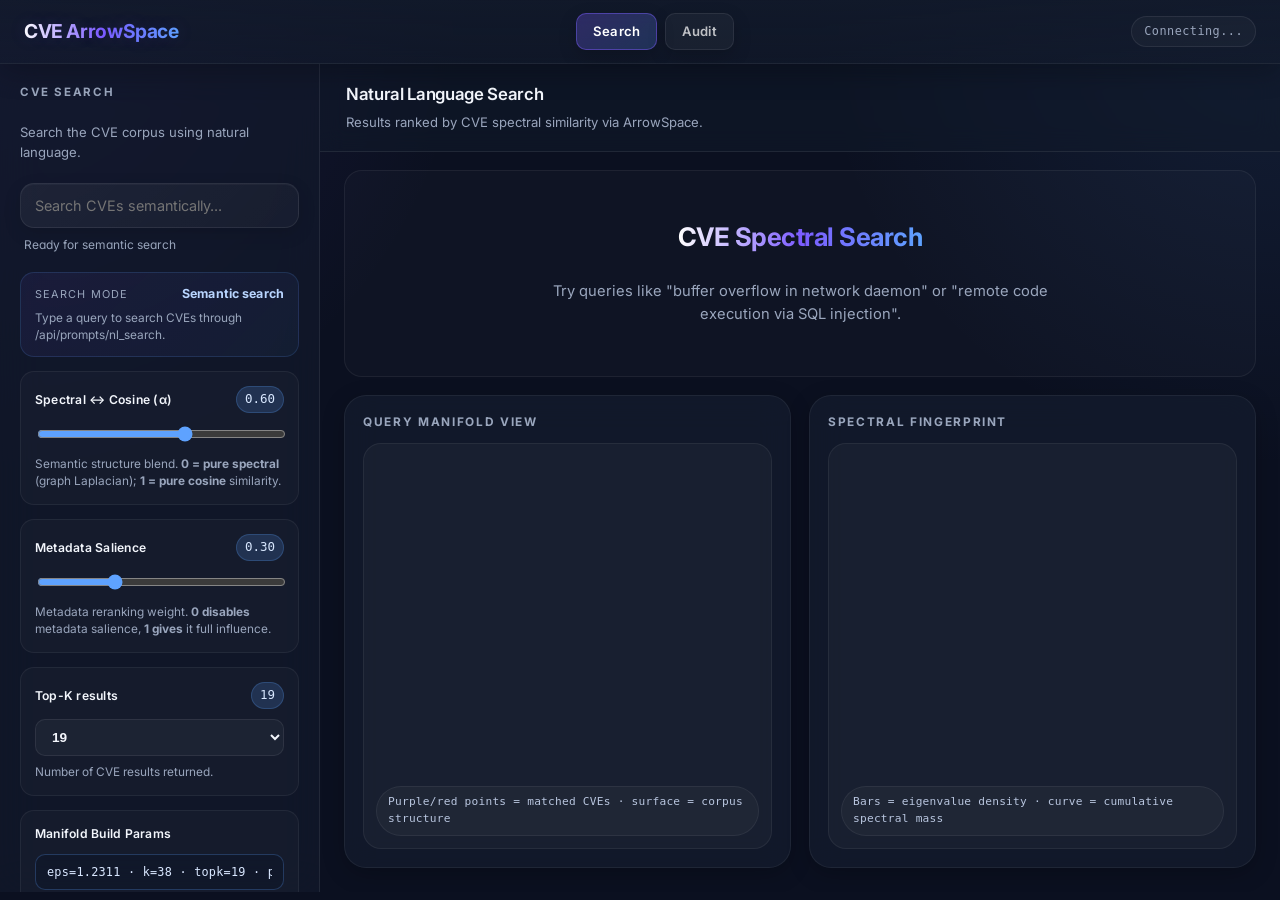
==== commit 77fae0a6: "merge conflict" ====
--- a/frontend/index.html
+++ b/frontend/index.html
@@ -3,42 +3,24 @@
   <head>
     <meta charset="utf-8" />
     <meta name="viewport" content="width=device-width, initial-scale=1" />
-
-    <title>CVE ArrowSpace</title>
-
+    <title>CVE Spectral Search Engine</title>
     <meta http-equiv="Cache-Control" content="no-store, no-cache, must-revalidate" />
     <meta http-equiv="Pragma" content="no-cache" />
     <meta http-equiv="Expires" content="0" />
-
-    <link rel="stylesheet" href="./styles.css?v=cve1" />
+    <link rel="stylesheet" href="./styles.css?v=frontend9-cve" />
     <link rel="preconnect" href="https://fonts.googleapis.com" />
     <link rel="preconnect" href="https://fonts.gstatic.com" crossorigin />
-    <link
-      href="https://fonts.googleapis.com/css2?family=Inter:wght@400;500;600;700&display=swap"
-      rel="stylesheet"
-    />
+    <link href="https://fonts.googleapis.com/css2?family=Inter:wght@400;500;600;700&display=swap" rel="stylesheet" />
   </head>
-
   <body>
     <header class="topbar">
       <div>
         <h1>CVE ArrowSpace</h1>
       </div>
-
       <nav class="app-tabs">
-        <button id="tab-search" class="tab-button active" type="button">
-          Search
-        </button>
-
-        <button id="tab-audit" class="tab-button" type="button">
-          Audit
-        </button>
-
-        <button id="tab-drift" class="tab-button" type="button">
-          Spectral Drift
-        </button>
+        <button id="tab-search" class="tab-button active" type="button">Search</button>
+        <button id="tab-audit"  class="tab-button"        type="button">Audit</button>
       </nav>
-
       <span id="health" class="health">Connecting...</span>
     </header>
 
@@ -47,138 +29,46 @@
       <section id="search-view" class="view active-view">
         <aside class="sidebar">
           <div class="sidebar-header">
-            <div class="sidebar-top">
-              <h2>CVE Search</h2>
-            </div>
-
-            <p>
-              Search the CVE corpus using natural language.
-            </p>
-          </div>
-
+            <div class="sidebar-top"><h2>CVE Search</h2></div>
+            <p>Search the CVE corpus using natural language.</p>
+          </div>
           <div class="search-box">
-            <input
-              id="filter"
-              type="search"
-              placeholder="Search CVEs semantically..."
-            />
-
-            <span id="filter-status">
-              Ready for semantic search
-            </span>
-          </div>
-
+            <input id="filter" type="search" placeholder="Search CVEs semantically..." />
+            <span id="filter-status">Ready for semantic search</span>
+          </div>
           <div class="search-results-panel">
             <div class="search-results-header">
               <span>Search Mode</span>
               <strong id="search-mode-label">Semantic search</strong>
             </div>
-
-            <p id="search-hint">
-              Type a query to search CVEs through /api/prompts/nl_search.
-            </p>
-          </div>
-
-          <div class="spectral-control">
-            <div class="spectral-label-row">
-              <label for="alpha-slider">
-                Spectral &#x2194; Cosine (&alpha;)
-              </label>
-
-              <span id="alpha-value">0.60</span>
-            </div>
-
-            <input
-              id="alpha-slider"
-              type="range"
-              min="0"
-              max="1"
-              step="0.01"
-              value="0.6"
-            />
-
-            <p>
-              Semantic structure blend.
-              <strong>0 = pure spectral</strong> (graph Laplacian);
-              <strong>1 = pure cosine</strong> similarity.
-            </p>
-          </div>
-
-          <div class="spectral-control">
-            <div class="spectral-label-row">
-              <label for="salience-slider">
-                Metadata Salience
-              </label>
-
-              <span id="salience-value">0.30</span>
-            </div>
-
-            <input
-              id="salience-slider"
-              type="range"
-              min="0"
-              max="1"
-              step="0.01"
-              value="0.3"
-            />
-
-            <p>
-              Metadata reranking weight.
-              <strong>0 disables</strong> salience,
-              <strong>1 gives</strong> it full influence.
-            </p>
-          </div>
-
-          <div class="spectral-control">
-            <div class="spectral-label-row">
-              <label for="topk-select">
-                Top-K results
-              </label>
-
-              <span id="topk-value">19</span>
-            </div>
-
+            <p id="search-hint">Type a query to search CVEs through /api/prompts/nl_search.</p>
+          </div>
+          <div class="spectral-control">
+            <div class="spectral-label-row"><label for="alpha-slider">Spectral ↔ Cosine (α)</label><span id="alpha-value">0.60</span></div>
+            <input id="alpha-slider" type="range" min="0" max="1" step="0.01" value="0.6" />
+            <p>Semantic structure blend. <strong>0 = pure spectral</strong> (graph Laplacian); <strong>1 = pure cosine</strong> similarity.</p>
+          </div>
+          <div class="spectral-control">
+            <div class="spectral-label-row"><label for="salience-slider">Metadata Salience</label><span id="salience-value">0.30</span></div>
+            <input id="salience-slider" type="range" min="0" max="1" step="0.01" value="0.3" />
+            <p>Metadata reranking weight. <strong>0 disables</strong> metadata salience, <strong>1 gives</strong> it full influence.</p>
+          </div>
+          <div class="spectral-control">
+            <div class="spectral-label-row"><label for="topk-select">Top-K results</label><span id="topk-value">19</span></div>
             <select id="topk-select" class="leaf-select">
-              <option value="5">5</option>
-              <option value="10">10</option>
-              <option value="19" selected>19</option>
-              <option value="25">25</option>
-              <option value="50">50</option>
+              <option value="5">5</option><option value="10">10</option>
+              <option value="19" selected>19</option><option value="25">25</option><option value="50">50</option>
             </select>
-
-            <p>
-              Number of CVE results returned.
-              Default matches build-time topk (19).
-            </p>
-          </div>
-
-          <div class="spectral-control">
-            <div class="spectral-label-row">
-              <label>Manifold Build Params</label>
-            </div>
-
-            <div id="build-params-display" class="build-params-display">
-              <code>eps=1.2311 &middot; k=38 &middot; topk=19 &middot; p=2.0 &middot; sigma=None</code>
-            </div>
-
-            <p>
-              ArrowSpace graph-Laplacian build parameters used to construct
-              the manifold index.
-            </p>
-          </div>
-
-          <div class="spectral-control">
-            <div class="spectral-label-row">
-              <label>
-                Recent Searches
-              </label>
-            </div>
-
-            <div id="recent-searches" class="recent-searches">
-              <span class="signal-empty">
-                No recent searches
-              </span>
-            </div>
+            <p>Number of CVE results returned.</p>
+          </div>
+          <div class="spectral-control">
+            <div class="spectral-label-row"><label>Manifold Build Params</label></div>
+            <div id="build-params-display" class="build-params-display"><code>eps=1.2311 · k=38 · topk=19 · p=2.0 · sigma=None</code></div>
+            <p>ArrowSpace graph-Laplacian build parameters.</p>
+          </div>
+          <div class="spectral-control">
+            <div class="spectral-label-row"><label>Recent Searches</label></div>
+            <div id="recent-searches" class="recent-searches"><span class="signal-empty">No recent searches</span></div>
           </div>
         </aside>
 
@@ -186,44 +76,28 @@
           <header class="content-header">
             <div>
               <h2>Natural Language Search</h2>
-
-              <p class="subtitle">
-                Results are embedded and ranked server-side by ArrowSpace.
-              </p>
+              <p class="subtitle">Results ranked by CVE spectral similarity via ArrowSpace.</p>
             </div>
           </header>
-
           <div class="single-panel">
             <div id="grid" class="grid">
               <div class="welcome-screen">
-                <h2>CVE Semantic Search</h2>
-
-                <p>
-                  Try queries like &ldquo;buffer overflow&rdquo; or
-                  &ldquo;remote code execution&rdquo;.
-                </p>
-              </div>
-            </div>
-          </div>
-
+                <h2>CVE Spectral Search</h2>
+                <p>Try queries like "buffer overflow in network daemon" or "remote code execution via SQL injection".</p>
+              </div>
+            </div>
+          </div>
           <div class="search-viz-grid">
-            <div class="panel">
-              <h3>Query Manifold View</h3>
+            <div class="panel"><h3>Query Manifold View</h3>
               <div class="manifold-plot-card">
                 <div id="query-manifold"></div>
-                <div id="query-manifold-tooltip" class="manifold-tooltip">
-                  Purple/red points = matched CVEs &middot; surface = corpus structure
-                </div>
-              </div>
-            </div>
-
-            <div class="panel">
-              <h3>Spectral Fingerprint</h3>
+                <div id="query-manifold-tooltip" class="manifold-tooltip">Purple/red points = matched CVEs · surface = corpus structure</div>
+              </div>
+            </div>
+            <div class="panel"><h3>Spectral Fingerprint</h3>
               <div class="manifold-plot-card">
                 <div id="query-lambda-chart"></div>
-                <div class="manifold-tooltip">
-                  Bars = eigenvalue density &middot; curve = cumulative spectral mass
-                </div>
+                <div class="manifold-tooltip">Bars = eigenvalue density · curve = cumulative spectral mass</div>
               </div>
             </div>
           </div>
@@ -236,100 +110,54 @@
           <header class="content-header">
             <div>
               <h2>CVE Audit Panel</h2>
-
-              <p class="subtitle">
-                Corpus health, graph Laplacian diagnostics and spectral drift monitoring.
-              </p>
-            </div>
-
-            <button id="refresh-audit-btn" type="button">
-              Refresh Audit
-            </button>
+              <p class="subtitle">Corpus health, graph Laplacian diagnostics and spectral drift monitoring.</p>
+            </div>
+            <button id="refresh-audit-btn" type="button">Refresh Audit</button>
           </header>
 
           <div id="audit-content" class="audit-panels">
             <div class="audit-kpi-row">
-              <div class="panel audit-kpi-card">
-                <h3>System Status</h3>
-                <div id="audit-health" class="metadata-grid"></div>
-              </div>
-
-              <div class="panel audit-kpi-card">
-                <h3>Corpus KPIs</h3>
-                <div id="audit-graph" class="metadata-grid"></div>
-              </div>
-
-              <div class="panel audit-kpi-card">
-                <h3>Graph Statistics</h3>
-                <div id="audit-stats" class="metadata-grid"></div>
-              </div>
-
-              <div class="panel audit-kpi-card">
-                <h3>Spectral Diagnostics</h3>
-                <div id="audit-lambdas" class="metadata-grid"></div>
-              </div>
-            </div>
-
-            <!-- DRIFT MONITORING PANEL -->
+              <div class="panel audit-kpi-card"><h3>System Status</h3><div id="audit-health" class="metadata-grid"></div></div>
+              <div class="panel audit-kpi-card"><h3>Corpus KPIs</h3><div id="audit-graph" class="metadata-grid"></div></div>
+              <div class="panel audit-kpi-card"><h3>Graph Statistics</h3><div id="audit-stats" class="metadata-grid"></div></div>
+              <div class="panel audit-kpi-card"><h3>Spectral Diagnostics</h3><div id="audit-lambdas" class="metadata-grid"></div></div>
+            </div>
+
+            <!-- SPECTRAL DRIFT MONITORING PANEL -->
             <div class="panel audit-full-row" id="drift-panel">
-              <div style="display:flex; align-items:center; justify-content:space-between; margin-bottom:0.75rem;">
+              <div style="display:flex;align-items:center;justify-content:space-between;margin-bottom:0.75rem;">
                 <h3 style="margin:0;">Spectral Drift Monitoring</h3>
-                <div style="display:flex; align-items:center; gap:1rem;">
-                  <span id="drift-score-badge" style="
-                    display:none;
-                    font-size:0.75rem;
-                    font-weight:600;
-                    padding:0.25rem 0.75rem;
-                    border-radius:9999px;
-                    background:var(--color-surface-offset, #edeae5);
-                    color:var(--color-text, #28251d);
-                    letter-spacing:0.02em;
-                  ">W₁ drift: —</span>
-                  <button id="run-drift-btn" type="button" style="
-                    padding:0.35rem 0.9rem;
-                    font-size:0.8rem;
-                    border-radius:6px;
-                    border:1px solid var(--color-border, #d4d1ca);
-                    background:var(--color-surface, #f9f8f5);
-                    cursor:pointer;
-                  ">Run Drift Analysis</button>
+                <div style="display:flex;align-items:center;gap:1rem;">
+                  <span id="drift-score-badge" style="display:none;font-size:0.75rem;font-weight:600;padding:0.25rem 0.75rem;border-radius:9999px;background:var(--color-surface-offset,#edeae5);color:var(--color-text,#28251d);letter-spacing:0.02em;">W₁ drift: —</span>
+                  <button id="run-drift-btn" type="button" style="padding:0.35rem 0.9rem;font-size:0.8rem;border-radius:6px;border:1px solid var(--color-border,#d4d1ca);background:var(--color-surface,#f9f8f5);cursor:pointer;">Run Drift Analysis</button>
                 </div>
               </div>
-
               <div class="manifold-tooltip" style="margin-bottom:0.75rem;">
-                Period A: 1999–2014 &nbsp;·&nbsp; Period B: 2015–2025 &nbsp;·&nbsp;
+                Period A: <strong>cve_99_14.zarr</strong> (1999–2014) &nbsp;·&nbsp;
+                Period B: <strong>cve_99_25.zarr</strong> (1999–2025) &nbsp;·&nbsp;
                 Overlay of normalised eigenvalue histograms — shape divergence = spectral drift
               </div>
-
-              <div id="drift-chart" style="width:100%; height:340px;"></div>
-              <div id="drift-status" class="manifold-tooltip" style="margin-top:0.5rem;">Click “Run Drift Analysis” to load.</div>
+              <div id="drift-chart" style="width:100%;height:340px;"></div>
+              <div id="drift-status" class="manifold-tooltip" style="margin-top:0.5rem;">Opening Audit tab auto-loads drift data.</div>
             </div>
 
             <div class="panel audit-full-row">
               <h3>Graph Laplacian Manifold</h3>
               <div id="audit-query-manifold" class="audit-plot-area"></div>
-              <div class="manifold-tooltip">
-                Surface = corpus Laplacian degree (L&#x1D56;&#x1D56;) over PCA-2D &middot; diamonds = high-degree hubs &middot; red = matched CVEs
-              </div>
+              <div class="manifold-tooltip">Surface = corpus Laplacian degree (Lᵢᵢ) over PCA-2D · diamonds = high-degree hubs · red = matched CVEs</div>
             </div>
 
             <div class="panel audit-full-row">
               <h3>Spectral Fingerprint</h3>
               <div id="audit-spectral-fingerprint" class="audit-plot-area"></div>
-              <div class="manifold-tooltip">
-                Top = &lambda; histogram clipped at p60 &middot; Bottom = ECDF over [0, &lambda;_max] with p25/median/p75 markers
-              </div>
+              <div class="manifold-tooltip">Top = λ histogram clipped at p60 · Bottom = ECDF over [0, λ_max] with p25/median/p75 markers</div>
             </div>
 
             <div class="panel audit-half-row">
               <h3>PCA 2D Map</h3>
               <div class="manifold-plot-card">
-                <div class="manifold-canvas-stack">
-                  <canvas id="audit-pca"></canvas>
-                </div>
-                <div id="audit-pca-tooltip" class="manifold-tooltip">
-                  Hover points
-                </div>
+                <div class="manifold-canvas-stack"><canvas id="audit-pca"></canvas></div>
+                <div id="audit-pca-tooltip" class="manifold-tooltip">Hover points</div>
               </div>
             </div>
           </div>
@@ -415,16 +243,13 @@
 
     <div id="prompt-modal" class="prompt-modal hidden">
       <div class="prompt-modal-backdrop"></div>
-
       <div class="prompt-modal-content">
-        <button id="prompt-modal-close" class="prompt-modal-close">
-          &times;
-        </button>
-
+        <button id="prompt-modal-close" class="prompt-modal-close">×</button>
         <div id="prompt-modal-body"></div>
       </div>
     </div>
+
     <script src="https://cdn.plot.ly/plotly-2.35.2.min.js"></script>
-    <script type="module" src="./app.js?v=cve1"></script>
+    <script type="module" src="./app.js?v=frontend9-cve"></script>
   </body>
 </html>
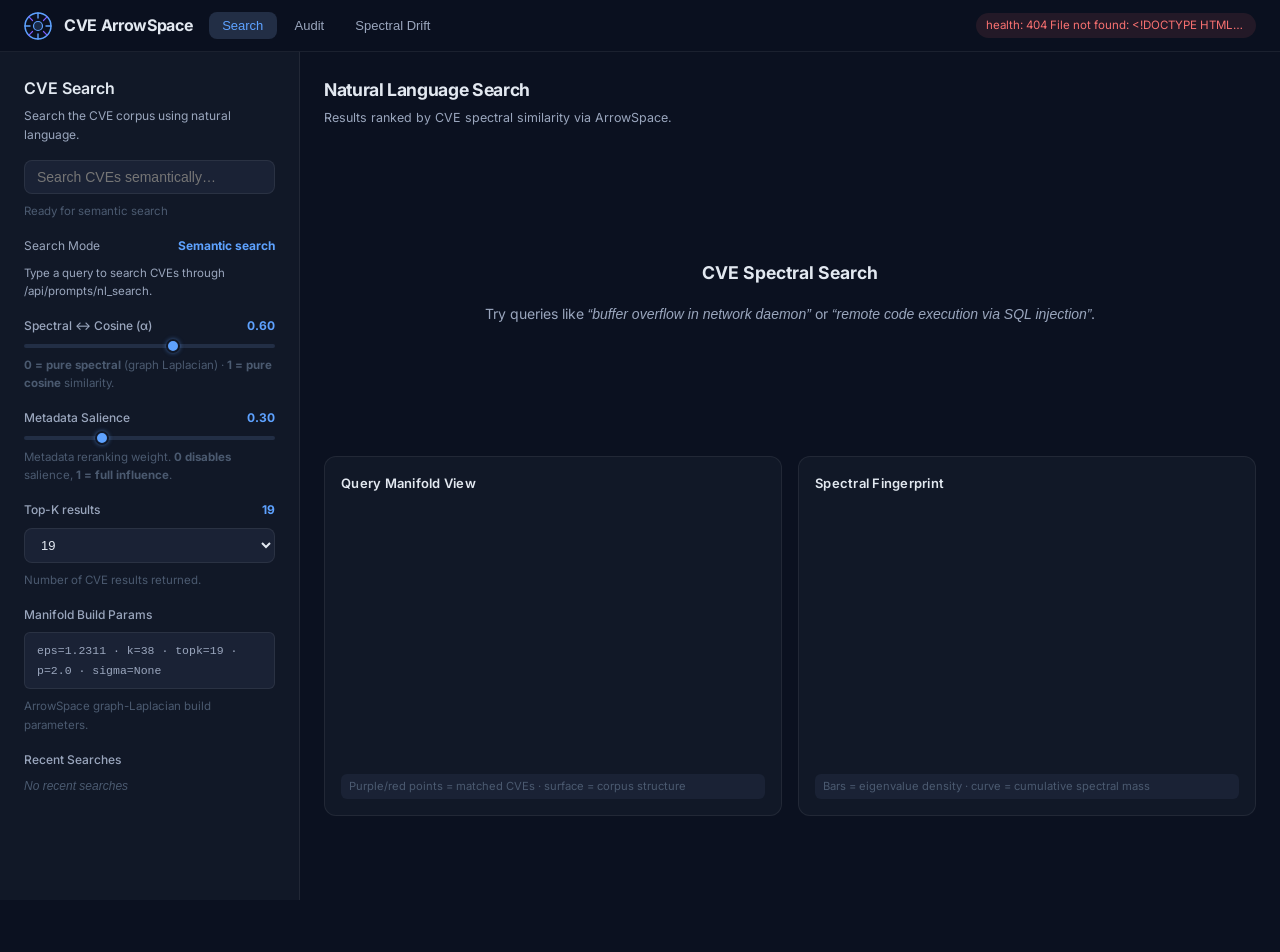
==== commit a05db61a: "fix(frontend): wire Spectral Drift tab, fix refreshHealth syntax error, eigenvalue field name, full " ====
--- a/frontend/index.html
+++ b/frontend/index.html
@@ -5,35 +5,48 @@
     <meta name="viewport" content="width=device-width, initial-scale=1" />
     <title>CVE Spectral Search Engine</title>
     <meta http-equiv="Cache-Control" content="no-store, no-cache, must-revalidate" />
-    <meta http-equiv="Pragma" content="no-cache" />
-    <meta http-equiv="Expires" content="0" />
-    <link rel="stylesheet" href="./styles.css?v=frontend9-cve" />
+    <link rel="stylesheet" href="./styles.css" />
     <link rel="preconnect" href="https://fonts.googleapis.com" />
     <link rel="preconnect" href="https://fonts.gstatic.com" crossorigin />
     <link href="https://fonts.googleapis.com/css2?family=Inter:wght@400;500;600;700&display=swap" rel="stylesheet" />
+    <script src="https://cdn.plot.ly/plotly-2.27.0.min.js" defer></script>
   </head>
   <body>
     <header class="topbar">
-      <div>
+      <div class="topbar-brand">
+        <svg aria-label="ArrowSpace" width="28" height="28" viewBox="0 0 28 28" fill="none" xmlns="http://www.w3.org/2000/svg">
+          <circle cx="14" cy="14" r="13" stroke="#5ea2ff" stroke-width="1.5" fill="none"/>
+          <circle cx="14" cy="14" r="4.5" fill="#5ea2ff" fill-opacity="0.18" stroke="#5ea2ff" stroke-width="1.2"/>
+          <line x1="14" y1="1" x2="14" y2="6" stroke="#5ea2ff" stroke-width="1.4" stroke-linecap="round"/>
+          <line x1="14" y1="22" x2="14" y2="27" stroke="#5ea2ff" stroke-width="1.4" stroke-linecap="round"/>
+          <line x1="1" y1="14" x2="6" y2="14" stroke="#5ea2ff" stroke-width="1.4" stroke-linecap="round"/>
+          <line x1="22" y1="14" x2="27" y2="14" stroke="#5ea2ff" stroke-width="1.4" stroke-linecap="round"/>
+          <line x1="4.93" y1="4.93" x2="8.54" y2="8.54" stroke="#7c5cff" stroke-width="1.2" stroke-linecap="round"/>
+          <line x1="19.46" y1="19.46" x2="23.07" y2="23.07" stroke="#7c5cff" stroke-width="1.2" stroke-linecap="round"/>
+          <line x1="23.07" y1="4.93" x2="19.46" y2="8.54" stroke="#7c5cff" stroke-width="1.2" stroke-linecap="round"/>
+          <line x1="8.54" y1="19.46" x2="4.93" y2="23.07" stroke="#7c5cff" stroke-width="1.2" stroke-linecap="round"/>
+        </svg>
         <h1>CVE ArrowSpace</h1>
       </div>
       <nav class="app-tabs">
         <button id="tab-search" class="tab-button active" type="button">Search</button>
         <button id="tab-audit"  class="tab-button"        type="button">Audit</button>
+        <button id="tab-drift"  class="tab-button"        type="button">Spectral Drift</button>
       </nav>
-      <span id="health" class="health">Connecting...</span>
+      <span id="health" class="health">Connecting…</span>
     </header>
 
     <main class="leaf-layout">
+
       <!-- SEARCH VIEW -->
-      <section id="search-view" class="view active-view">
+      <section id="search-view" class="view">
         <aside class="sidebar">
           <div class="sidebar-header">
             <div class="sidebar-top"><h2>CVE Search</h2></div>
             <p>Search the CVE corpus using natural language.</p>
           </div>
           <div class="search-box">
-            <input id="filter" type="search" placeholder="Search CVEs semantically..." />
+            <input id="filter" type="search" placeholder="Search CVEs semantically…" autocomplete="off" />
             <span id="filter-status">Ready for semantic search</span>
           </div>
           <div class="search-results-panel">
@@ -44,31 +57,47 @@
             <p id="search-hint">Type a query to search CVEs through /api/prompts/nl_search.</p>
           </div>
           <div class="spectral-control">
-            <div class="spectral-label-row"><label for="alpha-slider">Spectral ↔ Cosine (α)</label><span id="alpha-value">0.60</span></div>
+            <div class="spectral-label-row">
+              <label for="alpha-slider">Spectral ↔ Cosine (α)</label>
+              <span id="alpha-value">0.60</span>
+            </div>
             <input id="alpha-slider" type="range" min="0" max="1" step="0.01" value="0.6" />
-            <p>Semantic structure blend. <strong>0 = pure spectral</strong> (graph Laplacian); <strong>1 = pure cosine</strong> similarity.</p>
-          </div>
-          <div class="spectral-control">
-            <div class="spectral-label-row"><label for="salience-slider">Metadata Salience</label><span id="salience-value">0.30</span></div>
+            <p><strong>0 = pure spectral</strong> (graph Laplacian) · <strong>1 = pure cosine</strong> similarity.</p>
+          </div>
+          <div class="spectral-control">
+            <div class="spectral-label-row">
+              <label for="salience-slider">Metadata Salience</label>
+              <span id="salience-value">0.30</span>
+            </div>
             <input id="salience-slider" type="range" min="0" max="1" step="0.01" value="0.3" />
-            <p>Metadata reranking weight. <strong>0 disables</strong> metadata salience, <strong>1 gives</strong> it full influence.</p>
-          </div>
-          <div class="spectral-control">
-            <div class="spectral-label-row"><label for="topk-select">Top-K results</label><span id="topk-value">19</span></div>
+            <p>Metadata reranking weight. <strong>0 disables</strong> salience, <strong>1 = full influence</strong>.</p>
+          </div>
+          <div class="spectral-control">
+            <div class="spectral-label-row">
+              <label for="topk-select">Top-K results</label>
+              <span id="topk-value">19</span>
+            </div>
             <select id="topk-select" class="leaf-select">
-              <option value="5">5</option><option value="10">10</option>
-              <option value="19" selected>19</option><option value="25">25</option><option value="50">50</option>
+              <option value="5">5</option>
+              <option value="10">10</option>
+              <option value="19" selected>19</option>
+              <option value="25">25</option>
+              <option value="50">50</option>
             </select>
             <p>Number of CVE results returned.</p>
           </div>
           <div class="spectral-control">
             <div class="spectral-label-row"><label>Manifold Build Params</label></div>
-            <div id="build-params-display" class="build-params-display"><code>eps=1.2311 · k=38 · topk=19 · p=2.0 · sigma=None</code></div>
+            <div id="build-params-display" class="build-params-display">
+              <code>eps=1.2311 · k=38 · topk=19 · p=2.0 · sigma=None</code>
+            </div>
             <p>ArrowSpace graph-Laplacian build parameters.</p>
           </div>
           <div class="spectral-control">
             <div class="spectral-label-row"><label>Recent Searches</label></div>
-            <div id="recent-searches" class="recent-searches"><span class="signal-empty">No recent searches</span></div>
+            <div id="recent-searches" class="recent-searches">
+              <span class="signal-empty">No recent searches</span>
+            </div>
           </div>
         </aside>
 
@@ -83,20 +112,22 @@
             <div id="grid" class="grid">
               <div class="welcome-screen">
                 <h2>CVE Spectral Search</h2>
-                <p>Try queries like "buffer overflow in network daemon" or "remote code execution via SQL injection".</p>
+                <p>Try queries like <em>“buffer overflow in network daemon”</em> or <em>“remote code execution via SQL injection”</em>.</p>
               </div>
             </div>
           </div>
           <div class="search-viz-grid">
-            <div class="panel"><h3>Query Manifold View</h3>
+            <div class="panel">
+              <h3>Query Manifold View</h3>
               <div class="manifold-plot-card">
-                <div id="query-manifold"></div>
-                <div id="query-manifold-tooltip" class="manifold-tooltip">Purple/red points = matched CVEs · surface = corpus structure</div>
-              </div>
-            </div>
-            <div class="panel"><h3>Spectral Fingerprint</h3>
+                <div id="query-manifold" style="height:260px;"></div>
+                <div class="manifold-tooltip">Purple/red points = matched CVEs · surface = corpus structure</div>
+              </div>
+            </div>
+            <div class="panel">
+              <h3>Spectral Fingerprint</h3>
               <div class="manifold-plot-card">
-                <div id="query-lambda-chart"></div>
+                <div id="query-lambda-chart" style="height:260px;"></div>
                 <div class="manifold-tooltip">Bars = eigenvalue density · curve = cumulative spectral mass</div>
               </div>
             </div>
@@ -110,11 +141,10 @@
           <header class="content-header">
             <div>
               <h2>CVE Audit Panel</h2>
-              <p class="subtitle">Corpus health, graph Laplacian diagnostics and spectral drift monitoring.</p>
+              <p class="subtitle">Corpus health, graph Laplacian diagnostics and spectral fingerprint.</p>
             </div>
             <button id="refresh-audit-btn" type="button">Refresh Audit</button>
           </header>
-
           <div id="audit-content" class="audit-panels">
             <div class="audit-kpi-row">
               <div class="panel audit-kpi-card"><h3>System Status</h3><div id="audit-health" class="metadata-grid"></div></div>
@@ -122,42 +152,21 @@
               <div class="panel audit-kpi-card"><h3>Graph Statistics</h3><div id="audit-stats" class="metadata-grid"></div></div>
               <div class="panel audit-kpi-card"><h3>Spectral Diagnostics</h3><div id="audit-lambdas" class="metadata-grid"></div></div>
             </div>
-
-            <!-- SPECTRAL DRIFT MONITORING PANEL -->
-            <div class="panel audit-full-row" id="drift-panel">
-              <div style="display:flex;align-items:center;justify-content:space-between;margin-bottom:0.75rem;">
-                <h3 style="margin:0;">Spectral Drift Monitoring</h3>
-                <div style="display:flex;align-items:center;gap:1rem;">
-                  <span id="drift-score-badge" style="display:none;font-size:0.75rem;font-weight:600;padding:0.25rem 0.75rem;border-radius:9999px;background:var(--color-surface-offset,#edeae5);color:var(--color-text,#28251d);letter-spacing:0.02em;">W₁ drift: —</span>
-                  <button id="run-drift-btn" type="button" style="padding:0.35rem 0.9rem;font-size:0.8rem;border-radius:6px;border:1px solid var(--color-border,#d4d1ca);background:var(--color-surface,#f9f8f5);cursor:pointer;">Run Drift Analysis</button>
-                </div>
-              </div>
-              <div class="manifold-tooltip" style="margin-bottom:0.75rem;">
-                Period A: <strong>cve_99_14.zarr</strong> (1999–2014) &nbsp;·&nbsp;
-                Period B: <strong>cve_99_25.zarr</strong> (1999–2025) &nbsp;·&nbsp;
-                Overlay of normalised eigenvalue histograms — shape divergence = spectral drift
-              </div>
-              <div id="drift-chart" style="width:100%;height:340px;"></div>
-              <div id="drift-status" class="manifold-tooltip" style="margin-top:0.5rem;">Opening Audit tab auto-loads drift data.</div>
-            </div>
-
             <div class="panel audit-full-row">
               <h3>Graph Laplacian Manifold</h3>
               <div id="audit-query-manifold" class="audit-plot-area"></div>
-              <div class="manifold-tooltip">Surface = corpus Laplacian degree (Lᵢᵢ) over PCA-2D · diamonds = high-degree hubs · red = matched CVEs</div>
-            </div>
-
+              <div class="manifold-tooltip">Surface = corpus Laplacian degree over PCA-2D · diamonds = high-degree hubs · red = matched CVEs</div>
+            </div>
             <div class="panel audit-full-row">
               <h3>Spectral Fingerprint</h3>
               <div id="audit-spectral-fingerprint" class="audit-plot-area"></div>
-              <div class="manifold-tooltip">Top = λ histogram clipped at p60 · Bottom = ECDF over [0, λ_max] with p25/median/p75 markers</div>
-            </div>
-
+              <div class="manifold-tooltip">λ histogram · ECDF over [0, λ_max] with p25/median/p75 markers</div>
+            </div>
             <div class="panel audit-half-row">
               <h3>PCA 2D Map</h3>
               <div class="manifold-plot-card">
                 <div class="manifold-canvas-stack"><canvas id="audit-pca"></canvas></div>
-                <div id="audit-pca-tooltip" class="manifold-tooltip">Hover points</div>
+                <div id="audit-pca-tooltip" class="manifold-tooltip">PCA projection of CVE embeddings</div>
               </div>
             </div>
           </div>
@@ -171,85 +180,67 @@
             <div>
               <h2>Spectral Drift Monitor</h2>
               <p class="subtitle">
-                Comparing CVE embeddings: <strong>1999&ndash;2014</strong> (cve_99_14) vs <strong>1999&ndash;2025</strong> (cve_99_25).
-                Drift is measured via Wasserstein distance on the graph Laplacian eigenvalue distributions.
+                Comparing CVE embeddings:
+                <strong>1999&ndash;2014</strong> (cve_99_14) vs <strong>1999&ndash;2025</strong> (cve_99_25).
+                Drift measured via Wasserstein-1 distance on graph Laplacian eigenvalue distributions.
               </p>
             </div>
-            <button id="refresh-drift-btn" type="button">
-              Refresh Drift
-            </button>
+            <div class="drift-header-right">
+              <span id="drift-view-score" class="drift-score-badge">W&#x2081;: &mdash;</span>
+              <button id="refresh-drift-btn" type="button">Refresh Drift</button>
+            </div>
           </header>
-
           <div class="audit-panels">
-            <!-- KPI row -->
             <div class="audit-kpi-row">
               <div class="panel audit-kpi-card">
                 <h3>Period A &mdash; 1999&ndash;2014</h3>
-                <div id="drift-kpi-a" class="metadata-grid"></div>
+                <div id="drift-view-kpi-a" class="metadata-grid"></div>
               </div>
               <div class="panel audit-kpi-card">
                 <h3>Period B &mdash; 1999&ndash;2025</h3>
-                <div id="drift-kpi-b" class="metadata-grid"></div>
+                <div id="drift-view-kpi-b" class="metadata-grid"></div>
               </div>
               <div class="panel audit-kpi-card">
                 <h3>Drift Metrics</h3>
-                <div id="drift-kpi-delta" class="metadata-grid"></div>
+                <div id="drift-view-kpi-delta" class="metadata-grid"></div>
               </div>
               <div class="panel audit-kpi-card">
                 <h3>Spectral Gap &Delta;</h3>
-                <div id="drift-kpi-gap" class="metadata-grid"></div>
-              </div>
-            </div>
-
-            <!-- Overlaid eigenvalue histogram -->
+                <div id="drift-view-kpi-gap" class="metadata-grid"></div>
+              </div>
+            </div>
             <div class="panel audit-full-row">
               <h3>Eigenvalue Distribution Overlay (&lambda; histogram)</h3>
-              <div id="drift-lambda-overlay" class="audit-plot-area"></div>
+              <div id="drift-view-lambda-overlay" class="audit-plot-area"></div>
               <div class="manifold-tooltip">
-                Blue = cve_99_14 &middot; Orange = cve_99_25 &middot; Overlap shows spectral shift between periods
-              </div>
-            </div>
-
-            <!-- ECDF comparison -->
+                Teal = cve_99_14 (1999&ndash;2014) &middot; Orange = cve_99_25 (1999&ndash;2025) &middot;
+                Overlap divergence = spectral shift between periods
+              </div>
+            </div>
             <div class="panel audit-full-row">
               <h3>Cumulative Spectral Mass (ECDF)</h3>
-              <div id="drift-ecdf" class="audit-plot-area"></div>
+              <div id="drift-view-ecdf" class="audit-plot-area"></div>
               <div class="manifold-tooltip">
-                Vertical gap between curves = Kolmogorov&ndash;Smirnov statistic
-              </div>
-            </div>
-
-            <!-- PCA side-by-side -->
-            <div class="panel audit-full-row">
-              <h3>PCA Manifold: Period A vs Period B</h3>
-              <div id="drift-pca" class="audit-plot-area"></div>
-              <div class="manifold-tooltip">
-                Left = cve_99_14 &middot; Right = cve_99_25 &middot; Color = Laplacian degree (curvature proxy)
-              </div>
-            </div>
-
-            <!-- Fiedler value timeline -->
-            <div class="panel audit-full-row">
-              <h3>Fiedler Value &amp; Spectral Gap Timeline</h3>
-              <div id="drift-timeline" class="audit-plot-area"></div>
-              <div class="manifold-tooltip">
-                Fiedler value (&lambda;&#x2082;) controls graph connectivity &middot; higher = more connected / less driftable
-              </div>
+                Vertical gap between curves = Kolmogorov&ndash;Smirnov statistic &middot; Curve divergence = spectral drift
+              </div>
+            </div>
+            <div class="panel drift-status-row">
+              <span id="drift-view-status" class="manifold-tooltip" style="margin:0;">Loading drift data&hellip;</span>
             </div>
           </div>
         </section>
       </section>
+
     </main>
 
-    <div id="prompt-modal" class="prompt-modal hidden">
-      <div class="prompt-modal-backdrop"></div>
+    <!-- Prompt detail modal -->
+    <div id="prompt-modal" class="prompt-modal hidden" role="dialog" aria-modal="true">
       <div class="prompt-modal-content">
-        <button id="prompt-modal-close" class="prompt-modal-close">×</button>
+        <button id="prompt-modal-close" class="prompt-modal-close" type="button" aria-label="Close">&times;</button>
         <div id="prompt-modal-body"></div>
       </div>
     </div>
 
-    <script src="https://cdn.plot.ly/plotly-2.35.2.min.js"></script>
-    <script type="module" src="./app.js?v=frontend9-cve"></script>
+    <script src="./app.js"></script>
   </body>
 </html>
--- a/frontend/styles.css
+++ b/frontend/styles.css
@@ -1,2926 +1,466 @@
+/* CVE Spectral Search Engine — styles.css
+   Dark-first design system, teal + orange accent, Inter font
+   ================================================================ */
+
+*, *::before, *::after { box-sizing: border-box; margin: 0; padding: 0; }
+html {
+  -webkit-font-smoothing: antialiased;
+  text-rendering: optimizeLegibility;
+  scroll-behavior: smooth;
+}
+
 :root {
-  --bg: #0b1020;
-  --surface: #121a2b;
-  --surface-2: #1a2438;
-  --surface-3: #202c44;
-
-  --border: rgba(255,255,255,0.08);
-
-  --text: #f3f6fc;
-  --muted: #9aa6bd;
-
-  --accent: #5ea2ff;
-  --accent-2: #7c5cff;
-
-  --good: #34d399;
-  --bad: #f87171;
-
-  --shadow: 0 10px 30px rgba(0,0,0,0.35);
-
-  font-family:
-    Inter,
-    ui-sans-serif,
-    system-ui,
-    -apple-system,
-    BlinkMacSystemFont,
-    "Segoe UI",
-    sans-serif;
-}
-
-* {
-  box-sizing: border-box;
-}
-
-html,
+  --bg:            #0b1120;
+  --surface:       #111827;
+  --surface-2:     #1a2235;
+  --surface-3:     #222e45;
+  --border:        rgba(255,255,255,0.07);
+  --border-hover:  rgba(255,255,255,0.13);
+  --text:          #e2e8f0;
+  --text-muted:    #9aa6bd;
+  --text-faint:    #4b5a70;
+  --accent:        #5ea2ff;
+  --accent-hover:  #7bb8ff;
+  --good:          #22c55e;
+  --bad:           #f87171;
+  --warn:          #f59e0b;
+  --font-body:     'Inter', 'Helvetica Neue', sans-serif;
+  --topbar-h:      52px;
+  --shadow-sm:     0 1px 3px rgba(0,0,0,0.3);
+  --shadow-md:     0 4px 16px rgba(0,0,0,0.4);
+  --shadow-lg:     0 12px 40px rgba(0,0,0,0.55);
+  --r-sm:  0.375rem;
+  --r-md:  0.5rem;
+  --r-lg:  0.75rem;
+  --r-xl:  1rem;
+  --r-full: 9999px;
+}
+
 body {
-  margin: 0;
-  height: 100%;
-  background:
-    radial-gradient(circle at top left, rgba(124,92,255,0.12), transparent 30%),
-    radial-gradient(circle at top right, rgba(94,162,255,0.10), transparent 30%),
-    var(--bg);
-
+  font-family: var(--font-body);
+  font-size: 0.875rem;
+  line-height: 1.6;
   color: var(--text);
-}
-
-body {
+  background: var(--bg);
+  min-height: 100dvh;
   overflow: hidden;
 }
 
-button,
-input {
-  font: inherit;
-  color: inherit;
-}
-
-input,
-button {
-  background: var(--surface-2);
-  border: 1px solid var(--border);
-  border-radius: 12px;
-  transition: all 0.2s ease;
-}
-
-input {
-  padding: 10px 14px;
-}
-
-button {
-  cursor: pointer;
-
-  padding: 10px 16px;
-
-  font-weight: 600;
-
-  background:
-    linear-gradient(
-      135deg,
-      rgba(124,92,255,0.22),
-      rgba(94,162,255,0.16)
-    );
-
-  border: 1px solid rgba(94,162,255,0.25);
-
-  color: #eef5ff;
-
-  box-shadow: 0 6px 18px rgba(0,0,0,0.18);
-}
-
-button:hover {
-  border-color: rgba(94,162,255,0.55);
-
-  background:
-    linear-gradient(
-      135deg,
-      rgba(124,92,255,0.32),
-      rgba(94,162,255,0.25)
-    );
-
-  transform: translateY(-2px);
-
-  box-shadow: 0 10px 26px rgba(94,162,255,0.14);
-}
-
-button:active {
-  transform: translateY(0);
-}
+/* ── TOPBAR ──────────────────────────────────────────────────── */
 
 .topbar {
-  height: 74px;
-
+  position: fixed; top: 0; left: 0; right: 0;
+  height: var(--topbar-h);
+  display: flex; align-items: center; gap: 1rem;
+  padding: 0 1.5rem;
+  background: rgba(11,17,32,0.96);
+  backdrop-filter: blur(12px);
+  border-bottom: 1px solid var(--border);
+  z-index: 100;
+}
+
+.topbar-brand { display: flex; align-items: center; gap: 0.75rem; flex-shrink: 0; }
+.topbar-brand h1 { font-size: 1rem; font-weight: 700; letter-spacing: -0.02em; white-space: nowrap; }
+
+/* ── TABS ───────────────────────────────────────────────────── */
+
+.app-tabs { display: flex; align-items: center; gap: 0.25rem; flex: 1; }
+
+.tab-button {
+  padding: 0.35rem 0.85rem;
+  border-radius: var(--r-md);
+  font-size: 0.8125rem; font-weight: 500;
+  color: var(--text-muted);
+  background: transparent; border: none; cursor: pointer;
+  transition: background 160ms, color 160ms;
+  white-space: nowrap;
+}
+.tab-button:hover  { background: var(--surface-2); color: var(--text); }
+.tab-button.active { background: var(--surface-3); color: var(--accent); }
+
+/* ── HEALTH BADGE ───────────────────────────────────────────── */
+
+.health {
+  font-size: 0.72rem; padding: 0.22rem 0.6rem;
+  border-radius: var(--r-full);
+  background: var(--surface-2); color: var(--text-muted);
+  white-space: nowrap; max-width: 280px;
+  overflow: hidden; text-overflow: ellipsis; flex-shrink: 0;
+}
+.health.ok  { color: var(--good); background: rgba(34,197,94,0.1); }
+.health.err { color: var(--bad);  background: rgba(248,113,113,0.1); }
+
+/* ── MAIN LAYOUT ────────────────────────────────────────────── */
+
+.leaf-layout {
+  margin-top: var(--topbar-h);
+  height: calc(100dvh - var(--topbar-h));
   display: flex;
-  align-items: center;
-  justify-content: space-between;
-
-  padding: 0 28px;
-
-  backdrop-filter: blur(18px);
-
-  background:
-    linear-gradient(
-      180deg,
-      rgba(18,26,43,0.88),
-      rgba(18,26,43,0.74)
-    );
-
-  border-bottom: 1px solid rgba(255,255,255,0.06);
-
-  position: sticky;
-  top: 0;
-  z-index: 50;
-
-  box-shadow:
-    0 8px 28px rgba(0,0,0,0.22);
-}
-
-.topbar h1 {
-  text-shadow:
-    0 0 18px rgba(124,92,255,0.18);
-  margin: 0;
-
-  font-size: 1.4rem;
-  font-weight: 700;
-
-  letter-spacing: -0.02em;
-
-  background: linear-gradient(
-    90deg,
-    #ffffff,
-    #7c5cff,
-    #5ea2ff
-  );
-
-  background-clip: text;
-  -webkit-background-clip: text;
-  -webkit-text-fill-color: transparent;
-}
-
-.health {
-  font-size: 0.8rem;
-  font-family: ui-monospace, monospace;
-
-  color: var(--muted);
-
-  padding: 8px 12px;
-
-  border-radius: 999px;
-
-  background: rgba(255,255,255,0.03);
-
-  border: 1px solid var(--border);
-}
-
-.health.ok {
-  color: var(--good);
-}
-
-.health.err {
-  color: var(--bad);
-}
-
-.layout {
-  display: grid;
-  grid-template-columns: 320px 1fr;
-
-  height: calc(100vh - 72px);
-}
+  overflow: hidden;
+}
+
+/* ── VIEWS ──────────────────────────────────────────────────── */
+
+.view { flex: 1; display: flex; overflow: hidden; }
+.view.hidden { display: none; }
+
+/* ── SIDEBAR ────────────────────────────────────────────────── */
 
 .sidebar {
-  padding: 24px;
-
+  width: 300px; flex-shrink: 0;
+  display: flex; flex-direction: column;
+  overflow-y: auto;
+  background: var(--surface);
   border-right: 1px solid var(--border);
-
-  background: rgba(18,26,43,0.72);
-
-  backdrop-filter: blur(20px);
-
+  padding: 1.5rem;
+  gap: 1rem;
+}
+.sidebar-header h2 { font-size: 1rem; font-weight: 600; }
+.sidebar-header p  { font-size: 0.75rem; color: var(--text-muted); margin-top: 0.25rem; }
+.sidebar-top       { display: flex; align-items: center; justify-content: space-between; }
+
+/* ── SEARCH BOX ─────────────────────────────────────────────── */
+
+.search-box { display: flex; flex-direction: column; gap: 0.5rem; }
+.search-box input {
+  width: 100%;
+  padding: 0.5rem 0.75rem;
+  background: var(--surface-2);
+  border: 1px solid var(--border);
+  border-radius: var(--r-md);
+  color: var(--text); font-size: 0.875rem;
+  outline: none; transition: border-color 160ms;
+}
+.search-box input:focus { border-color: var(--accent); }
+#filter-status { font-size: 0.72rem; color: var(--text-faint); }
+
+/* ── SIDEBAR CONTROLS ───────────────────────────────────────── */
+
+.search-results-panel { display: flex; flex-direction: column; gap: 0.5rem; }
+.search-results-header {
+  display: flex; align-items: center; justify-content: space-between;
+  font-size: 0.75rem; color: var(--text-muted);
+}
+.search-results-header strong { color: var(--accent); font-size: 0.75rem; }
+#search-hint { font-size: 0.72rem; color: var(--text-muted); }
+
+.spectral-control  { display: flex; flex-direction: column; gap: 0.5rem; }
+.spectral-label-row { display: flex; align-items: center; justify-content: space-between; }
+.spectral-label-row label { font-size: 0.75rem; font-weight: 500; color: var(--text-muted); }
+.spectral-label-row span  { font-size: 0.75rem; font-weight: 700; color: var(--accent); }
+.spectral-control p { font-size: 0.72rem; color: var(--text-faint); }
+
+input[type="range"] {
+  -webkit-appearance: none; appearance: none;
+  width: 100%; height: 4px;
+  background: var(--surface-3); border-radius: 2px; cursor: pointer;
+}
+input[type="range"]::-webkit-slider-thumb {
+  -webkit-appearance: none; appearance: none;
+  width: 14px; height: 14px;
+  background: var(--accent); border-radius: 50%;
+  border: 2px solid var(--surface);
+  box-shadow: 0 0 4px rgba(94,162,255,0.5);
+}
+
+.leaf-select {
+  width: 100%;
+  padding: 0.5rem 0.75rem;
+  background: var(--surface-2); color: var(--text);
+  border: 1px solid var(--border); border-radius: var(--r-md);
+  font-size: 0.8125rem; cursor: pointer;
+}
+
+.build-params-display {
+  background: var(--surface-2);
+  border: 1px solid var(--border);
+  border-radius: var(--r-sm);
+  padding: 0.5rem 0.75rem;
+  font-size: 0.72rem; color: var(--text-muted);
+}
+
+.recent-searches { display: flex; flex-wrap: wrap; gap: 0.5rem; min-height: 28px; }
+.recent-search-chip {
+  padding: 0.2rem 0.6rem;
+  background: var(--surface-2);
+  border: 1px solid var(--border);
+  border-radius: var(--r-full);
+  font-size: 0.72rem; color: var(--text-muted);
+  cursor: pointer; transition: background 160ms, color 160ms;
+}
+.recent-search-chip:hover { background: var(--surface-3); color: var(--text); }
+
+/* ── CONTENT AREA ───────────────────────────────────────────── */
+
+.content {
+  flex: 1; display: flex; flex-direction: column;
   overflow-y: auto;
-}
-
-.sidebar h2 {
-  margin-top: 0;
-
-  margin-bottom: 16px;
-
-  font-size: 0.8rem;
-
-  text-transform: uppercase;
-
-  letter-spacing: 0.12em;
-
-  color: var(--muted);
-}
-
-#filter {
-  width: 100%;
-
-  margin-bottom: 20px;
-
-  background: rgba(255,255,255,0.04);
-}
-
-#filter:focus {
-  outline: none;
-  border-color: rgba(94,162,255,0.65);
-  box-shadow:
-    0 0 0 4px rgba(94,162,255,0.12),
-    0 12px 28px rgba(94,162,255,0.10);
-}
-
-#dataset-list {
-  list-style: none;
-  padding: 0;
-  margin: 0;
-
-  display: flex;
-  flex-direction: column;
-  gap: 10px;
-}
-
-#dataset-list li {
-  padding: 14px;
-
-  border-radius: 16px;
-
-  background: rgba(255,255,255,0.03);
-
-  border: 1px solid transparent;
-
-  cursor: pointer;
-
-  transition: all 0.2s ease;
-
-  display: flex;
-  flex-direction: column;
-  gap: 4px;
-
-  backdrop-filter: blur(10px);
-}
-
-#dataset-list li:hover {
-  transform: translateY(-2px);
-
-  border-color: rgba(94,162,255,0.35);
-
-  background: rgba(255,255,255,0.05);
-}
-
-#dataset-list li.active {
-  background:
-    linear-gradient(
-      135deg,
-      rgba(124,92,255,0.20),
-      rgba(94,162,255,0.14)
-    );
-
-  border-color: rgba(94,162,255,0.45);
-
-  box-shadow: var(--shadow);
-}
-
-#dataset-list .ds-shape {
-  color: var(--muted);
-
-  font-size: 0.75rem;
-
-  font-family: ui-monospace, monospace;
-}
-
-.content {
-  overflow-y: auto;
+  padding: 1.5rem;
+  gap: 1.5rem;
 }
 
 .content-header {
-  padding: 22px 28px;
-
-  display: flex;
-  justify-content: space-between;
-  align-items: center;
-  gap: 20px;
-
-  border-bottom: 1px solid var(--border);
-
-  background: rgba(18,26,43,0.55);
-
-  backdrop-filter: blur(12px);
-}
-
-.content-header h2 {
-  margin: 0;
-
-  font-size: 1.1rem;
-
-  font-weight: 600;
-
-  letter-spacing: -0.02em;
-}
-
-.slice-controls {
-  display: flex;
-  align-items: center;
-  gap: 12px;
-}
-
-.slice-controls label {
-  display: flex;
-  align-items: center;
-  gap: 10px;
-
-  color: var(--muted);
-}
-
-.slice-controls input {
-  width: 240px;
-}
-
-.panels {
-  flex: 1;
-
-  display: grid;
-
-  grid-template-columns: 380px minmax(0,1fr);
-
-  gap: 24px;
-
-  padding: 24px;
-
-  overflow: hidden;
-}
+  display: flex; align-items: flex-start;
+  justify-content: space-between; gap: 1rem;
+}
+.content-header h2      { font-size: 1.1rem; font-weight: 700; letter-spacing: -0.02em; }
+.content-header .subtitle { font-size: 0.78rem; color: var(--text-muted); margin-top: 0.25rem; }
+.content-header button {
+  padding: 0.4rem 1rem;
+  background: var(--surface-2);
+  border: 1px solid var(--border);
+  border-radius: var(--r-md);
+  color: var(--text); font-size: 0.8125rem; font-weight: 500;
+  cursor: pointer; flex-shrink: 0;
+  transition: background 160ms, border-color 160ms;
+}
+.content-header button:hover { background: var(--surface-3); border-color: var(--border-hover); }
+
+/* ── STATE SCREENS ──────────────────────────────────────────── */
+
+.welcome-screen, .loading-screen, .error-screen {
+  display: flex; flex-direction: column;
+  align-items: center; justify-content: center;
+  gap: 1rem; padding: 3rem 2rem;
+  text-align: center; color: var(--text-muted);
+  min-height: 280px;
+}
+.welcome-screen h2, .error-screen h2 { font-size: 1.1rem; color: var(--text); }
+.loading-screen .loader {
+  width: 32px; height: 32px;
+  border: 3px solid var(--border); border-top-color: var(--accent);
+  border-radius: 50%; animation: spin 0.8s linear infinite;
+}
+@keyframes spin { to { transform: rotate(360deg); } }
+
+/* ── SEARCH RESULTS ─────────────────────────────────────────── */
+
+.prompt-results { display: flex; flex-direction: column; gap: 0.75rem; }
+
+.search-analytics {
+  display: flex; gap: 1rem; flex-wrap: wrap;
+  padding: 0.75rem 1rem;
+  background: var(--surface-2);
+  border: 1px solid var(--border);
+  border-radius: var(--r-md);
+  margin-bottom: 0.75rem;
+}
+.search-analytics div    { display: flex; flex-direction: column; gap: 2px; }
+.search-analytics span   { font-size: 0.7rem; color: var(--text-faint); }
+.search-analytics strong { font-size: 0.8125rem; color: var(--text); }
+
+.prompt-result-card {
+  background: var(--surface);
+  border: 1px solid var(--border);
+  border-radius: var(--r-lg);
+  padding: 1rem;
+  transition: border-color 180ms, box-shadow 180ms;
+}
+.prompt-result-card:hover { border-color: var(--border-hover); box-shadow: var(--shadow-sm); }
+
+.prompt-result-header {
+  display: flex; align-items: flex-start;
+  justify-content: space-between; gap: 0.75rem; margin-bottom: 0.5rem;
+}
+.prompt-result-header strong { font-size: 0.875rem; font-weight: 600; line-height: 1.3; }
+
+.prompt-score-wrap  { display: flex; flex-direction: column; align-items: flex-end; gap: 4px; flex-shrink: 0; }
+.prompt-score       { font-size: 0.72rem; color: var(--accent); white-space: nowrap; }
+.prompt-score-bar   { width: 80px; height: 4px; background: var(--surface-3); border-radius: 2px; overflow: hidden; }
+.prompt-score-fill  { height: 100%; background: var(--accent); border-radius: 2px; }
+
+.prompt-content {
+  font-size: 0.8125rem; color: var(--text-muted); line-height: 1.55;
+  display: -webkit-box; -webkit-box-orient: vertical;
+  -webkit-line-clamp: 3; overflow: hidden; max-width: 72ch;
+}
+.prompt-result-card:not(.collapsed) .prompt-content {
+  -webkit-line-clamp: unset; overflow: visible;
+}
+
+.prompt-card-actions { display: flex; gap: 0.5rem; margin-top: 0.75rem; }
+.prompt-toggle, .prompt-copy-btn {
+  padding: 0.22rem 0.65rem;
+  background: var(--surface-2);
+  border: 1px solid var(--border);
+  border-radius: var(--r-sm);
+  font-size: 0.72rem; color: var(--text-muted);
+  cursor: pointer; transition: background 140ms;
+}
+.prompt-toggle:hover, .prompt-copy-btn:hover { background: var(--surface-3); }
+
+.prompt-result-meta {
+  display: flex; gap: 1rem; flex-wrap: wrap;
+  margin-top: 0.75rem; padding-top: 0.5rem;
+  border-top: 1px solid var(--border);
+  font-size: 0.7rem; color: var(--text-faint);
+}
+
+mark.prompt-highlight {
+  background: rgba(94,162,255,0.22);
+  color: var(--accent);
+  border-radius: 2px; padding: 0 1px;
+}
+
+/* ── SEARCH VIZ GRID ────────────────────────────────────────── */
+
+.search-viz-grid { display: grid; grid-template-columns: 1fr 1fr; gap: 1rem; }
+
+/* ── PANELS ─────────────────────────────────────────────────── */
 
 .panel {
-  border-radius: 24px;
-
-  background: rgba(18,26,43,0.72);
-
-  border: 1px solid var(--border);
-
-  backdrop-filter: blur(16px);
-
-  box-shadow: var(--shadow);
-
-  overflow: visible;
-
-  padding: 22px;
-
-  animation: fadeUp 0.35s ease;
-}
-
+  background: var(--surface);
+  border: 1px solid var(--border);
+  border-radius: var(--r-lg);
+  padding: 1rem;
+}
 .panel h3 {
-  margin-top: 0;
-
-  margin-bottom: 12px;
-
-  font-size: 0.78rem;
-
-  text-transform: uppercase;
-
-  letter-spacing: 0.12em;
-
-  color: var(--muted);
-}
-
-.meta-panel pre {
-  background: rgba(255,255,255,0.03);
-
-  border: 1px solid var(--border);
-
-  border-radius: 16px;
-
-  padding: 14px;
-
-  overflow: auto;
-
-  max-height: 240px;
-
-  font-size: 0.75rem;
-
-  line-height: 1.5;
-
-  color: #d7e2f2;
-}
-
-.status {
-  margin-bottom: 12px;
-
-  color: var(--muted);
-
-  font-size: 0.85rem;
-}
-
-.grid {
-  flex: 1;
-
-  overflow: auto;
-
-  border-radius: 18px;
-
-  border: 1px solid var(--border);
-
-  background: rgba(255,255,255,0.02);
-}
-
-table {
-  border-collapse: collapse;
-
-  width: 100%;
-
-  font-family: ui-monospace, monospace;
-
-  font-size: 0.82rem;
-
-  animation: fadeUp 0.3s ease;
-}
-
-th,
-td {
-  border-bottom: 1px solid rgba(255,255,255,0.05);
-
-  padding: 10px 14px;
-
-  text-align: right;
-
-  white-space: nowrap;
-}
-
-th {
-  position: sticky;
-  top: 0;
-
-  background: #1b2740;
-
-  color: #dbe7ff;
-
-  z-index: 5;
-}
-
-tr:hover td {
-  background: rgba(94,162,255,0.04);
-}
-
-th.row-idx,
-td.row-idx {
-  position: sticky;
-  left: 0;
-
-  background: #162136;
-
-  color: var(--muted);
-
-  z-index: 4;
-}
-
-.sidebar-header {
-  margin-bottom: 20px;
-}
-
-.sidebar-header p {
-  margin: 0 0 18px;
-
-  color: var(--muted);
-
-  font-size: 0.88rem;
-
-  line-height: 1.5;
-}
-
-.subtitle {
-  margin: 6px 0 0;
-
-  color: var(--muted);
-
-  font-size: 0.88rem;
-}
-
-.data-panel {
-  display: flex;
-  flex-direction: column;
-  min-width: 0;
-}
-
-.data-header {
-  display: flex;
-  align-items: center;
-  justify-content: space-between;
-
-  gap: 16px;
-
-  margin-bottom: 12px;
-}
-
-.data-header h3 {
-  margin: 0;
-}
-.sidebar-top {
-  display: flex;
-  align-items: center;
-  justify-content: space-between;
-
-  margin-bottom: 12px;
-}
-
-#dataset-count {
-  background: rgba(94,162,255,0.14);
-
-  border: 1px solid rgba(94,162,255,0.22);
-
-  color: #b9d5ff;
-
-  padding: 4px 10px;
-
-  border-radius: 999px;
-
-  font-size: 0.75rem;
-
-  font-weight: 600;
-}
-
-.welcome-screen {
-  height: 100%;
-
-  display: flex;
-  flex-direction: column;
-  align-items: center;
-  justify-content: center;
-
-  text-align: center;
-
-  padding: 40px;
-}
-
-.welcome-screen h2 {
-  margin-bottom: 12px;
-
-  font-size: 2rem;
-
-  letter-spacing: -0.03em;
-
-  background: linear-gradient(
-    90deg,
-    #ffffff,
-    #7c5cff,
-    #5ea2ff
-  );
-
-  background-clip: text;
-  -webkit-background-clip: text;
-  -webkit-text-fill-color: transparent;
-}
-
-.welcome-screen p {
-  max-width: 520px;
-
-  color: var(--muted);
-
-  line-height: 1.7;
-
-  font-size: 1rem;
-}
-
-.loading-screen {
-  height: 100%;
-
-  display: flex;
-  flex-direction: column;
-  align-items: center;
-  justify-content: center;
-
-  gap: 18px;
-}
-
-.loading-screen p {
-  color: var(--muted);
-
-  font-size: 0.95rem;
-}
-
-.loader {
-  width: 54px;
-  height: 54px;
-
-  border-radius: 50%;
-
-  border: 3px solid rgba(255,255,255,0.08);
-
-  border-top: 3px solid var(--accent);
-
-  animation: spin 0.8s linear infinite;
-}
-
-@keyframes spin {
-  to {
-    transform: rotate(360deg);
-  }
-}
-
-.empty-list {
-  cursor: default !important;
-  color: var(--muted);
-  text-align: center;
-  border: 1px dashed var(--border) !important;
-  background: rgba(255,255,255,0.02) !important;
-}
-
-.empty-list:hover {
-  transform: none !important;
-  border-color: var(--border) !important;
-}
-
-.error-screen {
-  height: 100%;
-
-  display: flex;
-  flex-direction: column;
-  align-items: center;
-  justify-content: center;
-
-  text-align: center;
-
-  padding: 40px;
-}
-
-.error-screen h2 {
-  margin: 0 0 10px;
-
-  color: var(--bad);
-
-  font-size: 1.4rem;
-}
-
-.error-screen p {
-  max-width: 520px;
-
-  color: var(--muted);
-
-  line-height: 1.6;
-
-  font-size: 0.9rem;
-}
-
-.ds-title {
-  font-weight: 600;
-  color: var(--text);
-}
-
-.ds-badge {
-  width: fit-content;
-  margin-top: 8px;
-  padding: 4px 9px;
-
-  border-radius: 999px;
-
-  font-size: 0.68rem;
-  font-weight: 700;
-  text-transform: uppercase;
-  letter-spacing: 0.08em;
-
-  background: rgba(94,162,255,0.12);
-  border: 1px solid rgba(94,162,255,0.25);
-  color: #b9d5ff;
-}
-
-.ds-badge.group {
-  background: rgba(124,92,255,0.12);
-  border-color: rgba(124,92,255,0.25);
-  color: #d5ccff;
-}
-
-@keyframes fadeUp {
-  from {
-    opacity: 0;
-    transform: translateY(12px);
-  }
-
-  to {
-    opacity: 1;
-    transform: translateY(0);
-  }
-}
-
-.grid::-webkit-scrollbar,
-.sidebar::-webkit-scrollbar,
-.panel::-webkit-scrollbar {
-  width: 10px;
-  height: 10px;
-}
-
-.grid::-webkit-scrollbar-track,
-.sidebar::-webkit-scrollbar-track,
-.panel::-webkit-scrollbar-track {
-  background: transparent;
-}
-
-.grid::-webkit-scrollbar-thumb,
-.sidebar::-webkit-scrollbar-thumb,
-.panel::-webkit-scrollbar-thumb {
-  background: rgba(255,255,255,0.08);
-  border-radius: 999px;
-}
-
-.grid::-webkit-scrollbar-thumb:hover,
-.sidebar::-webkit-scrollbar-thumb:hover,
-.panel::-webkit-scrollbar-thumb:hover {
-  background: rgba(255,255,255,0.16);
-}
-
-.metric-grid {
-  display: grid;
-
-  grid-template-columns: repeat(auto-fit, minmax(120px, 1fr));
-
-  gap: 14px;
-
-  margin-bottom: 18px;
-}
-
-.metric-card {
-  padding: 16px;
-
-  border-radius: 18px;
-
-  background:
-    linear-gradient(
-      135deg,
-      rgba(255,255,255,0.04),
-      rgba(255,255,255,0.02)
-    );
-
-  border: 1px solid var(--border);
-
-  backdrop-filter: blur(10px);
-
-  display: flex;
-  flex-direction: column;
-  gap: 10px;
-
-  transition: all 0.2s ease;
-}
-
-.metric-card:hover {
-  transform: translateY(-2px);
-
-  border-color: rgba(94,162,255,0.30);
-}
-
-.metric-label {
-  color: var(--muted);
-
-  font-size: 0.72rem;
-
-  text-transform: uppercase;
-
-  letter-spacing: 0.08em;
-}
-
-.metric-value {
-  font-size: 1rem;
-
-  font-weight: 700;
-
-  color: #eef5ff;
-
-  font-family: ui-monospace, monospace;
-}
-
-.search-box {
-  display: flex;
-  flex-direction: column;
-  gap: 8px;
-
-  margin-bottom: 20px;
-}
-
-.search-box #filter {
-  margin-bottom: 0;
-}
-
-#filter-status {
-  color: var(--muted);
-
-  font-size: 0.75rem;
-
-  padding-left: 4px;
-}
-
-.sidebar-actions {
-  display: flex;
-  align-items: center;
-  gap: 8px;
-}
-
-.icon-button {
-  width: 30px;
-  height: 30px;
-
-  padding: 0;
-
-  display: grid;
-  place-items: center;
-
-  border-radius: 999px;
-
-  font-size: 0.95rem;
-}
-
-.secondary-button {
-  margin-top: 12px;
-
-  background: rgba(255,255,255,0.04);
-
-  border: 1px solid var(--border);
-
-  color: var(--muted);
-}
-
-.secondary-button:disabled {
-  opacity: 0.45;
-
-  cursor: not-allowed;
-
-  transform: none;
-}
-
-.spectral-control {
-  margin-bottom: 22px;
-
-  padding: 14px;
-
-  border-radius: 18px;
-
-  background: rgba(255,255,255,0.03);
-
-  border: 1px solid var(--border);
-}
-
-.spectral-label-row {
-  display: flex;
-  align-items: center;
-  justify-content: space-between;
-
-  gap: 12px;
-
-  margin-bottom: 12px;
-}
-
-.spectral-label-row label {
-  color: var(--text);
-
-  font-size: 0.78rem;
-
-  font-weight: 700;
-
+  font-size: 0.8125rem; font-weight: 600;
+  color: var(--text); margin-bottom: 0.75rem;
   letter-spacing: 0.02em;
 }
 
-#spectral-value {
-  color: #b9d5ff;
-
-  font-family: ui-monospace, monospace;
-
-  font-size: 0.8rem;
-
-  padding: 4px 8px;
-
-  border-radius: 999px;
-
-  background: rgba(94,162,255,0.12);
-
-  border: 1px solid rgba(94,162,255,0.22);
-}
-
-/* Defensive: hide any stale tau / spectral-sharpness / MMR slider cards that
-   may persist in cached markup. The current frontend exposes only the
-   alpha + salience visible sliders. */
-#spectral-slider,
-#lam-slider,
-#tau-slider,
-[data-card="tau"],
-[data-card="lam"],
-[data-card="mmr"] {
-  display: none !important;
-}
-
-.spectral-control p {
-  margin: 10px 0 0;
-
-  color: var(--muted);
-
-  font-size: 0.76rem;
-
-  line-height: 1.45;
-}
-
-.search-results-panel {
-  margin-bottom: 22px;
-
-  padding: 14px;
-
-  border-radius: 18px;
-
-  background:
-    linear-gradient(
-      135deg,
-      rgba(124,92,255,0.08),
-      rgba(94,162,255,0.05)
-    );
-
-  border: 1px solid rgba(94,162,255,0.16);
-}
-
-.search-results-header {
-  display: flex;
-  align-items: center;
-  justify-content: space-between;
-
-  gap: 12px;
-
-  margin-bottom: 8px;
-}
-
-.search-results-header span {
-  color: var(--muted);
-
-  font-size: 0.72rem;
-
-  text-transform: uppercase;
-
-  letter-spacing: 0.08em;
-}
-
-.search-results-header strong {
-  color: #b9d5ff;
-
-  font-size: 0.78rem;
-}
-
-#search-hint {
-  margin: 0;
-
-  color: var(--muted);
-
-  font-size: 0.76rem;
-
-  line-height: 1.45;
-}
-
-.signals-grid {
-  display: grid;
-  grid-template-columns: 1fr;
-  gap: 12px;
-}
-
-.signal-card {
-  padding: 14px;
-
-  border-radius: 16px;
-
-  background: rgba(255,255,255,0.03);
-
-  border: 1px solid var(--border);
-
-  display: flex;
-  flex-direction: column;
-  gap: 8px;
-}
-
-.signal-label {
-  color: var(--muted);
-
-  font-size: 0.7rem;
-
-  text-transform: uppercase;
-
-  letter-spacing: 0.08em;
-}
-
-.signal-card strong {
-  color: #eef5ff;
-
-  font-family: ui-monospace, monospace;
-
-  font-size: 0.9rem;
-
-  word-break: break-word;
-}
-
-@media (max-width: 1100px) {
-  .layout {
-    grid-template-columns: 280px 1fr;
-  }
-
-  .panels {
-    grid-template-columns: 1fr;
-    overflow-y: auto;
-  }
-
-  .content-header {
-    flex-direction: column;
-    align-items: flex-start;
-  }
-
-  .slice-controls {
-    flex-wrap: wrap;
-  }
-}
-
-.signal-metric {
-  display: flex;
-  justify-content: space-between;
-  align-items: center;
-
-  padding: 10px 0;
-
-  border-bottom: 1px solid rgba(255,255,255,0.05);
-}
-
-.signal-metric span {
-  color: var(--muted);
-  font-size: 0.78rem;
-}
-
-.signal-metric strong {
-  color: #eef5ff;
-  font-family: ui-monospace, monospace;
-}
-
-.manifold-grid {
-  display: grid;
-  grid-template-columns: repeat(auto-fit, minmax(140px, 1fr));
-  gap: 12px;
-  margin-bottom: 18px;
-}
-
-.stats-grid {
-  display: grid;
-  grid-template-columns: repeat(auto-fit, minmax(160px, 1fr));
-  gap: 12px;
-  margin-bottom: 18px;
-}
-
-.metadata-grid {
-  display: grid;
-  grid-template-columns: repeat(auto-fit, minmax(160px, 1fr));
-  gap: 12px;
-  margin-bottom: 18px;
-}
-
-.tensor-preview {
-  width: 64px;
-  height: 64px;
-  border-radius: 10px;
-  border: 1px solid rgba(255,255,255,0.08);
-  background: #050816;
-  image-rendering: pixelated;
-}
-
-.lambda-bars {
-  height: 90px;
-  display: flex;
-  align-items: end;
-  gap: 8px;
-}
-
-.lambda-bar-wrap {
-  flex: 1;
-  height: 100%;
-  display: flex;
-  align-items: end;
-  border-radius: 999px;
-  background: rgba(255,255,255,0.04);
-  overflow: hidden;
-}
-
-.lambda-bar {
-  width: 100%;
-  min-height: 4px;
-  border-radius: 999px;
-  background: linear-gradient(
-    180deg,
-    rgba(124,92,255,0.95),
-    rgba(94,162,255,0.65)
-  );
-}
-
-.hidden {
-  display: none !important;
-}
-
-.tensor-viewer {
-  margin-bottom: 18px;
-
-  padding: 18px;
-
-  border-radius: 22px;
-
-  background:
-    linear-gradient(
-      135deg,
-      rgba(124,92,255,0.10),
-      rgba(94,162,255,0.06)
-    );
-
-  border: 1px solid rgba(94,162,255,0.18);
-}
-
-.tensor-viewer-header {
-  display: flex;
-  align-items: center;
-  justify-content: space-between;
-
-  gap: 18px;
-
-  margin-bottom: 18px;
-}
-
-.tensor-viewer-header h3 {
-  margin: 0 0 6px;
-}
-
-.tensor-viewer-header p {
-  margin: 0;
-
-  color: var(--muted);
-
-  font-size: 0.82rem;
-}
-
-.tensor-controls {
-  display: flex;
-  align-items: center;
-  gap: 10px;
-}
-
-.tensor-controls label {
-  color: var(--muted);
-
-  font-size: 0.78rem;
-
-  text-transform: uppercase;
-
-  letter-spacing: 0.08em;
-}
-
-#tensor-slice-slider {
-  width: 180px;
-  padding: 0;
-  accent-color: var(--accent);
-}
-
-#tensor-slice-value {
-  min-width: 28px;
-
-  color: #b9d5ff;
-
-  font-family: ui-monospace, monospace;
-
-  font-size: 0.85rem;
-}
-
-.tensor-canvas-wrap {
-  display: flex;
-  justify-content: center;
-  align-items: center;
-
-  padding: 18px;
-
-  border-radius: 18px;
-
-  background: rgba(0,0,0,0.22);
-
-  border: 1px solid rgba(255,255,255,0.06);
-}
-
-#tensor-canvas {
-  width: 256px;
-  height: 256px;
-
-  border-radius: 16px;
-
-  background: #050816;
-
-  image-rendering: pixelated;
-
-  box-shadow: 0 18px 40px rgba(0,0,0,0.35);
-}
-
-.tensor-info {
-  display: flex;
-  flex-direction: column;
-  gap: 4px;
-
-  padding: 12px 14px;
-
-  border-radius: 14px;
-
-  background: rgba(255,255,255,0.04);
-
-  border: 1px solid var(--border);
-}
-
-.tensor-info span {
-  color: var(--muted);
-
-  font-size: 0.7rem;
-
-  text-transform: uppercase;
-
-  letter-spacing: 0.08em;
-}
-
-.tensor-info strong {
-  color: #eef5ff;
-
-  font-family: ui-monospace, monospace;
-
-  font-size: 0.9rem;
-}
-
-.tensor-mode-toggle {
-  display: flex;
-  gap: 8px;
-}
-
-.tensor-mode-toggle button {
-  padding: 8px 12px;
-  font-size: 0.78rem;
-  border-radius: 999px;
-  color: var(--muted);
-  background: rgba(255,255,255,0.04);
-}
-
-.tensor-mode-toggle button.active {
-  color: #eef5ff;
-  border-color: rgba(94,162,255,0.45);
-  background: linear-gradient(
-    135deg,
-    rgba(124,92,255,0.24),
-    rgba(94,162,255,0.18)
-  );
-}
-
-.tensor-preview-layout {
-  display: grid;
-
-  grid-template-columns: 280px 1fr;
-
-  gap: 18px;
-
-  align-items: stretch;
-}
-
-.tensor-slice-stats {
-  display: grid;
-
-  grid-template-columns: 1fr;
-
-  gap: 12px;
-}
-
-.tensor-stat-card {
-  padding: 14px;
-
-  border-radius: 16px;
-
-  background: rgba(255,255,255,0.04);
-
-  border: 1px solid var(--border);
-
-  display: flex;
-
-  flex-direction: column;
-
-  justify-content: center;
-
-  gap: 8px;
-}
-
-.tensor-stat-card span {
-  color: var(--muted);
-
-  font-size: 0.7rem;
-
-  text-transform: uppercase;
-
-  letter-spacing: 0.08em;
-}
-
-.tensor-stat-card strong {
-  color: #eef5ff;
-
-  font-family: ui-monospace, monospace;
-
-  font-size: 1rem;
-}
-
-.tensor-toolbar {
-  display: flex;
-  align-items: center;
-  gap: 14px;
-  flex-wrap: wrap;
-  margin-bottom: 18px;
-}
-
-.tensor-slider-wrap {
-  display: flex;
-  align-items: center;
-  gap: 10px;
-}
-
-.meta-panel .signal-card {
-  padding: 12px 14px;
-  min-height: auto;
-}
-
-.meta-panel h3 {
-  margin: 14px 0 10px;
-}
-
-.metadata-grid,
-.manifold-grid,
-.stats-grid {
-  gap: 10px;
-}
-
-.signal-empty {
-  color: var(--muted);
-  font-size: 0.82rem;
-  line-height: 1.35;
-}
-
-.tensor-viewer {
-  width: 100%;
-}
-
-.tensor-toolbar {
-  display: grid;
-  grid-template-columns: repeat(2, minmax(180px, 1fr));
-  gap: 12px;
-  margin-bottom: 18px;
-}
-
-.tensor-info {
-  background: rgba(255, 255, 255, 0.035);
-  border: 1px solid rgba(255, 255, 255, 0.075);
-  border-radius: 16px;
-  padding: 14px 16px;
-}
-
-.tensor-preview-layout {
-  display: grid;
-  grid-template-columns: 320px 1fr;
-  gap: 22px;
-  align-items: stretch;
-}
-
-.tensor-canvas-wrap {
-  display: flex;
-  justify-content: center;
-  align-items: center;
-  min-height: 320px;
-  background: rgba(0, 0, 0, 0.24);
-  border-radius: 18px;
-  border: 1px solid rgba(255, 255, 255, 0.075);
-}
-
-#tensor-canvas {
-  width: 300px;
-  height: 300px;
-  border-radius: 14px;
-  image-rendering: pixelated;
-}
-
-.tensor-slice-stats {
-  display: grid;
-  gap: 12px;
-}
-
-.tensor-stat-card {
-  background: rgba(255, 255, 255, 0.035);
-  border: 1px solid rgba(255, 255, 255, 0.075);
-  border-radius: 16px;
-  padding: 16px;
-}
-
-.manifold-plot-card {
-  grid-column: 1 / -1;
-  min-height: 280px;
-  padding: 16px;
-  border-radius: 18px;
-  background: rgba(255,255,255,0.03);
-  border: 1px solid rgba(255,255,255,0.06);
-}
-
-#manifold-plot {
-  width: 100%;
-  height: 260px;
-}
-
-.manifold-tooltip {
-  margin-top: 12px;
-
-  width: fit-content;
-
-  padding: 8px 12px;
-
-  border-radius: 999px;
-
-  background:
-    linear-gradient(
-      135deg,
-      rgba(124,92,255,0.14),
-      rgba(94,162,255,0.10)
-    );
-
-  border: 1px solid rgba(94,162,255,0.22);
-
-  color: #cfe3ff;
-
-  font-size: 0.74rem;
-
-  font-family: ui-monospace, monospace;
-
-  letter-spacing: 0.03em;
-
-  box-shadow:
-    0 4px 18px rgba(0,0,0,0.16);
-}
-
-.manifold-canvas-stack {
-  position: relative;
-  width: 100%;
-  height: 260px;
-}
-
-#manifold-plot,
-#manifold-highlight {
-  position: absolute;
-  inset: 0;
-  width: 100%;
-  height: 260px;
-}
-
-#manifold-highlight {
-  pointer-events: none;
-}
-
-.manifold-plot-title {
-  display: flex;
-  justify-content: space-between;
-  align-items: center;
-  gap: 12px;
-
-  margin-bottom: 12px;
-}
-
-.manifold-plot-title span {
-  color: var(--muted);
-  font-size: 0.72rem;
-  text-transform: uppercase;
-  letter-spacing: 0.08em;
-}
-
-.manifold-plot-title strong {
-  color: #eef5ff;
-  font-size: 0.82rem;
-  font-family: ui-monospace, monospace;
-}
-
-.manifold-plot-card {
-  overflow: hidden;
-}
-
-.manifold-canvas-stack {
-  max-width: 100%;
-  overflow: hidden;
-}
-
-#manifold-plot,
-#manifold-highlight {
-  max-width: 100%;
-}
-
-.tensor-play-btn {
-  border: 1px solid rgba(255,255,255,0.08);
-  background: rgba(124,92,255,0.12);
-
-  color: #d8cbff;
-
-  padding: 10px 16px;
-
-  border-radius: 12px;
-
-  cursor: pointer;
-
-  transition:
-    background 0.2s ease,
-    border-color 0.2s ease,
-    transform 0.15s ease;
-}
-
-.tensor-play-btn:hover {
-  background: rgba(124,92,255,0.18);
-  border-color: rgba(124,92,255,0.35);
-
-  transform: translateY(-1px);
-}
-
-.tensor-histogram-card {
-  overflow: hidden;
-}
-
-#tensor-histogram {
-  width: 100%;
-  height: 90px;
-
-  margin-top: 10px;
-
-  border-radius: 10px;
-
-  background: rgba(255,255,255,0.025);
-}
-
-.tensor-canvas-wrap {
-  min-width: 320px;
-  min-height: 320px;
-}
-
-#tensor-canvas {
-  display: block;
-  width: 300px;
-  height: 300px;
-}
-
-.ds-score {
-  width: fit-content;
-  margin-top: 4px;
-  padding: 3px 8px;
-
-  border-radius: 999px;
-
-  font-size: 0.66rem;
-  font-weight: 700;
-  letter-spacing: 0.06em;
-  text-transform: uppercase;
-
-  color: #d8cbff;
-
-  background: rgba(124,92,255,0.12);
-  border: 1px solid rgba(124,92,255,0.25);
-}
-
-.signal-value {
-  width: 100%;
-  display: block;
-  color: #eef5ff;
-  font-family: ui-monospace, monospace;
-  font-size: 0.9rem;
-}
-
-#signal-gl,
-#signal-lambda {
-  width: 100%;
-  display: block;
-}
-
-.signal-row {
-  width: 100%;
-  display: grid;
-  grid-template-columns: 1fr auto;
-  align-items: center;
-  gap: 12px;
-
-  padding: 8px 0;
-
-  border-bottom: 1px solid rgba(255,255,255,0.06);
-}
-
-.signal-row span {
-  color: var(--muted);
-  font-size: 0.78rem;
-}
-
-.signal-row strong {
-  color: #eef5ff !important;
-  font-family: ui-monospace, monospace;
-  font-size: 0.82rem;
-  font-weight: 800;
-  text-align: right;
-  white-space: nowrap;
-}
-
-.lambda-bars {
-  width: 100%;
-  min-height: 90px;
-  display: flex;
-  align-items: end;
-  gap: 6px;
-}
-
-.prompt-results {
-  display: flex;
-  flex-direction: column;
-  gap: 14px;
-  padding: 18px;
-}
-
-.prompt-result-card {
-  position: relative;
-
-  overflow: hidden;
-
-  transition:
-    transform 0.18s ease,
-    border-color 0.18s ease,
-    box-shadow 0.18s ease;
-}
-
-.prompt-result-card:hover {
-  transform: translateY(-2px);
-
-  border-color: rgba(94,162,255,0.28);
-
-  box-shadow:
-    0 10px 28px rgba(0,0,0,0.22),
-    0 0 0 1px rgba(94,162,255,0.08);
-}
-
-.prompt-result-card::before {
-  content: "";
-
-  position: absolute;
-
-  inset: 0;
-
-  background:
-    linear-gradient(
-      135deg,
-      rgba(124,92,255,0.05),
-      rgba(94,162,255,0.02)
-    );
-
-  pointer-events: none;
-}
-
-.prompt-result-header {
-  display: flex;
-  justify-content: space-between;
-  gap: 16px;
-  margin-bottom: 10px;
-}
-
-.prompt-result-header strong {
-  color: #eef5ff;
-}
-
-.prompt-result-header span,
-.prompt-result-meta {
-  color: var(--muted);
-  font-family: ui-monospace, monospace;
-  font-size: 0.78rem;
-}
-
-.prompt-result-card p {
-  color: #dbe7ff;
-  line-height: 1.55;
-  font-size: 0.9rem;
-}
-
-.prompt-result-meta {
-  display: flex;
-  flex-wrap: wrap;
-  gap: 12px;
-}
-
-/* =========================
-   LEAF APP LAYOUT
-========================= */
-
-.leaf-layout {
-  width: 100%;
-  height: calc(100vh - 72px);
-}
-
-.view {
-  width: 100%;
-  height: 100%;
-  overflow-y: auto;
-}
-
-.active-view {
-  display: flex;
-}
-
-.single-panel {
-  width: 100%;
-  min-height: 0;
-  overflow-y: auto;
-  height: 100%;
-}
-
-#audit-view:not(.hidden) {
-  display: flex;
-  flex-direction: column;
-}
-
-.audit-content {
-  width: 100%;
-  height: 100%;
-  display: flex;
-  flex-direction: column;
-  min-height: 0;
-  overflow: hidden;
-}
-
-.audit-content > .content-header {
-  flex: 0 0 auto;
-}
-
-.audit-panels {
-  display: flex;
-  flex-direction: column;
-  gap: 18px;
-  padding: 24px;
-  flex: 1 1 auto;
-  min-height: 0;
-  overflow-y: auto;
-}
+/* ── AUDIT LAYOUT ───────────────────────────────────────────── */
+
+.audit-content { flex: 1; overflow-y: auto; }
+.audit-panels  { display: flex; flex-direction: column; gap: 1rem; }
 
 .audit-kpi-row {
   display: grid;
-  grid-template-columns: repeat(auto-fit, minmax(260px, 1fr));
-  gap: 18px;
-}
-
-.audit-kpi-card {
-  min-height: 0;
-}
-
-.audit-kpi-card .metadata-grid {
-  display: grid;
-  grid-template-columns: repeat(2, minmax(0, 1fr));
-  gap: 10px;
-}
-
-.audit-kpi-card .signal-card {
-  padding: 10px 12px;
-}
-
-.audit-kpi-card .signal-card strong {
-  font-size: 0.98rem;
-}
-
-.audit-full-row {
-  width: 100%;
-}
-
-.audit-full-row .audit-plot-area {
-  width: 100%;
-  min-height: 720px;
-  height: 720px;
-}
-
-.audit-half-row {
-  width: 100%;
-}
-
-/* =========================
-   TOP TABS
-========================= */
-
-.app-tabs {
-  display: flex;
-  align-items: center;
-  gap: 10px;
-}
-
-.tab-button {
-  border: 1px solid rgba(255,255,255,0.08);
-  background: rgba(255,255,255,0.04);
-  color: rgba(255,255,255,0.72);
-  padding: 10px 18px;
-  border-radius: 12px;
-  cursor: pointer;
-  transition: all 0.2s ease;
-  font-weight: 600;
-}
-
-.tab-button:hover {
-  background: rgba(255,255,255,0.08);
-  color: white;
-}
-
-.tab-button.active {
-  background: linear-gradient(
-    135deg,
-    rgba(124,92,255,0.28),
-    rgba(92,149,255,0.22)
-  );
-  border-color: rgba(124,92,255,0.45);
-  color: white;
-}
-
-.prompt-result-card.collapsed .prompt-content {
-  max-height: 72px;
+  grid-template-columns: repeat(auto-fill, minmax(200px, 1fr));
+  gap: 1rem;
+}
+.audit-kpi-card h3 {
+  font-size: 0.8rem; font-weight: 600;
+  margin-bottom: 0.75rem; color: var(--text-muted);
+}
+
+.audit-full-row { width: 100%; }
+.audit-half-row { width: 100%; }
+
+.audit-plot-area {
+  width: 100%; height: 340px;
+  border-radius: var(--r-md);
   overflow: hidden;
-}
-
-.prompt-toggle {
-  margin-top: 10px;
-  padding: 6px 10px;
-  border-radius: 999px;
-  font-size: 0.75rem;
-}
-
-.prompt-result-card.collapsed .prompt-content {
-  max-height: 72px;
-  overflow: hidden;
-}
-
-.prompt-toggle {
-  margin-top: 10px;
-
-  padding: 6px 10px;
-
-  border-radius: 999px;
-
-  font-size: 0.75rem;
-
-  background: rgba(124,92,255,0.12);
-
-  border: 1px solid rgba(124,92,255,0.24);
-
-  color: #d8cbff;
-}
-
-.prompt-toggle:hover {
-  background: rgba(124,92,255,0.18);
-}
-
-.leaf-select {
-  width: 100%;
-  padding: 10px 12px;
-  border-radius: 12px;
-  background: rgba(255,255,255,0.04);
-  border: 1px solid rgba(255,255,255,0.08);
-  color: var(--text);
-  font-weight: 700;
-}
-.prompt-highlight {
-  background: rgba(124,92,255,0.24);
-
-  color: #ffffff;
-
-  padding: 1px 4px;
-
-  border-radius: 6px;
-
-  font-weight: 700;
-}
-
-.prompt-score-wrap {
-  min-width: 120px;
-
-  display: flex;
-  flex-direction: column;
-  align-items: flex-end;
-  gap: 6px;
-}
-
-.prompt-score-value {
-  color: #eef5ff;
-
-  font-family: ui-monospace, monospace;
-
-  font-size: 0.8rem;
-
-  font-weight: 700;
-}
-
-.prompt-score-bar {
-  width: 100px;
-  height: 6px;
-
-  border-radius: 999px;
-
-  overflow: hidden;
-
-  background: rgba(255,255,255,0.06);
-}
-
-.prompt-score-fill {
-  height: 100%;
-
-  border-radius: 999px;
-
-  background: linear-gradient(
-    90deg,
-    rgba(124,92,255,0.95),
-    rgba(94,162,255,0.95)
-  );
-}
+  background: rgba(15,23,42,0.75);
+}
+
+/* ── METADATA GRID / SIGNAL CARDS ───────────────────────────── */
+
+.metadata-grid { display: flex; flex-direction: column; gap: 0.5rem; }
+
+.signal-card {
+  display: flex; align-items: center; justify-content: space-between;
+  padding: 0.3rem 0.5rem;
+  background: var(--surface-2);
+  border: 1px solid var(--border);
+  border-radius: var(--r-sm);
+  gap: 1rem;
+}
+.signal-label  { font-size: 0.7rem; color: var(--text-faint); white-space: nowrap; }
+.signal-card strong { font-size: 0.78rem; color: var(--text); text-align: right; word-break: break-all; }
+.signal-empty  { font-size: 0.75rem; color: var(--text-faint); font-style: italic; }
+
+/* skeleton shimmer */
+@keyframes shimmer { 0%{background-position:-200% 0} 100%{background-position:200% 0} }
+.skeleton-card {
+  background: linear-gradient(90deg, var(--surface-2) 25%, var(--surface-3) 50%, var(--surface-2) 75%);
+  background-size: 200% 100%;
+  animation: shimmer 1.5s ease-in-out infinite;
+}
+
+/* ── MANIFOLD VISUALS ───────────────────────────────────────── */
+
+.manifold-plot-card { display: flex; flex-direction: column; gap: 0.5rem; }
+.manifold-canvas-stack canvas { width: 100% !important; display: block; }
+.manifold-tooltip {
+  font-size: 0.7rem; color: var(--text-faint);
+  padding: 0.25rem 0.5rem;
+  background: var(--surface-2);
+  border-radius: var(--r-sm);
+  line-height: 1.5;
+}
+.manifold-empty-msg {
+  display: flex; align-items: center; justify-content: center;
+  height: 100%; color: var(--text-faint);
+  font-size: 0.78rem; font-style: italic;
+  text-align: center; padding: 1.5rem;
+}
+
+/* ── DRIFT PANEL ────────────────────────────────────────────── */
+
+.drift-header-right { display: flex; align-items: center; gap: 0.75rem; flex-shrink: 0; }
+
+.drift-score-badge {
+  font-size: 0.9rem; font-weight: 700;
+  color: var(--good);
+  padding: 0.3rem 0.8rem;
+  background: rgba(34,197,94,0.1);
+  border: 1px solid rgba(34,197,94,0.2);
+  border-radius: var(--r-full);
+  white-space: nowrap;
+}
+
+.drift-status-row { padding: 0.75rem 1rem; }
+
+/* ── MODAL ──────────────────────────────────────────────────── */
 
 .prompt-modal {
-  position: fixed;
-  inset: 0;
-
-  z-index: 999;
-
-  display: flex;
-  align-items: center;
-  justify-content: center;
-}
-
-.prompt-modal-backdrop {
-  position: absolute;
-  inset: 0;
-
+  position: fixed; inset: 0; z-index: 200;
   background: rgba(0,0,0,0.72);
-
-  backdrop-filter: blur(10px);
-}
-
+  display: flex; align-items: center; justify-content: center;
+  padding: 1.5rem;
+}
+.prompt-modal.hidden { display: none; }
 .prompt-modal-content {
   position: relative;
-
-  width: min(960px, 92vw);
-  max-height: 88vh;
-
+  width: 100%; max-width: 680px; max-height: 80dvh;
   overflow-y: auto;
-
-  border-radius: 28px;
-
-  padding: 28px;
-
-  background:
-    linear-gradient(
-      135deg,
-      rgba(18,26,43,0.96),
-      rgba(10,16,32,0.98)
-    );
-
-  border: 1px solid rgba(255,255,255,0.08);
-
-  box-shadow:
-    0 30px 80px rgba(0,0,0,0.45);
-
-  animation: fadeUp 0.25s ease;
-}
-
+  background: var(--surface);
+  border: 1px solid var(--border);
+  border-radius: var(--r-xl);
+  padding: 2rem;
+  box-shadow: var(--shadow-lg);
+}
 .prompt-modal-close {
-  position: absolute;
-
-  top: 18px;
-  right: 18px;
-
-  width: 42px;
-  height: 42px;
-
-  border-radius: 999px;
-
-  font-size: 1.2rem;
-
-  padding: 0;
-}
-
-.prompt-modal-title {
-  margin: 0 0 14px;
-
-  font-size: 1.5rem;
-
-  color: #eef5ff;
-}
-
-.prompt-modal-text {
-  color: #dbe7ff;
-
-  line-height: 1.8;
-
-  white-space: pre-wrap;
-
-  font-size: 0.96rem;
-}
-
-.prompt-modal-meta {
-  display: flex;
-  flex-wrap: wrap;
-  gap: 12px;
-
-  margin-top: 22px;
-}
-
-.prompt-modal-chip {
-  padding: 8px 12px;
-
-  border-radius: 999px;
-
-  background: rgba(124,92,255,0.12);
-
-  border: 1px solid rgba(124,92,255,0.22);
-
-  color: #d8cbff;
-
-  font-size: 0.78rem;
-
-  font-family: ui-monospace, monospace;
-}
-
-.recent-searches {
-  display: flex;
-  flex-wrap: wrap;
-  gap: 8px;
-}
-
-.recent-search-chip {
-  padding: 8px 12px;
-
-  border-radius: 999px;
-
-  background: rgba(124,92,255,0.12);
-
-  border: 1px solid rgba(124,92,255,0.20);
-
-  color: #d8cbff;
-
-  font-size: 0.74rem;
-
-  cursor: pointer;
-}
-
-.recent-search-chip:hover {
-  background: rgba(124,92,255,0.18);
-}
-
-.prompt-card-actions {
-  display: flex;
-  gap: 10px;
-  margin-top: 10px;
-}
-
-.prompt-copy-btn {
-  padding: 6px 10px;
-
-  border-radius: 999px;
-
-  font-size: 0.75rem;
-
-  background: rgba(94,162,255,0.10);
-
-  border: 1px solid rgba(94,162,255,0.22);
-
-  color: #b9d5ff;
-}
-
-.search-analytics {
-  display: grid;
-  grid-template-columns: repeat(auto-fit, minmax(120px, 1fr));
-  gap: 12px;
-
-  margin-bottom: 16px;
-}
-
-.search-analytics div {
-  padding: 12px 14px;
-
-  border-radius: 16px;
-
-  background: rgba(255,255,255,0.035);
-
-  border: 1px solid rgba(255,255,255,0.08);
-
-  display: flex;
-  flex-direction: column;
-  gap: 6px;
-}
-
-.search-analytics span {
-  color: var(--muted);
-
-  font-size: 0.68rem;
-
-  text-transform: uppercase;
-
-  letter-spacing: 0.08em;
-}
-
-.search-analytics strong {
-  color: #eef5ff;
-
-  font-family: ui-monospace, monospace;
-
-  font-size: 0.9rem;
-}
-
-
-
-.recent-searches {
-  display: flex;
-  flex-wrap: wrap;
-  gap: 8px;
-}
-
-.recent-search-chip {
-  padding: 7px 12px;
-
-  border-radius: 999px;
-
-  background: rgba(124,92,255,0.12);
-
-  border: 1px solid rgba(124,92,255,0.22);
-
-  color: #d8cbff;
-
-  font-size: 0.74rem;
-
-  cursor: pointer;
-
-  transition: all 0.18s ease;
-}
-
-.recent-search-chip:hover {
-  transform: translateY(-1px);
-
-  background: rgba(124,92,255,0.18);
-
-  border-color: rgba(124,92,255,0.38);
-}
-
-.search-analytics {
-  display: grid;
-
-  grid-template-columns: repeat(auto-fit, minmax(140px, 1fr));
-
-  gap: 12px;
-
-  margin-bottom: 18px;
-}
-
-.search-analytics > div {
-  padding: 14px;
-
-  border-radius: 16px;
-
-  background:
-    linear-gradient(
-      135deg,
-      rgba(124,92,255,0.08),
-      rgba(94,162,255,0.05)
-    );
-
-  border: 1px solid rgba(255,255,255,0.08);
-
-  display: flex;
-  flex-direction: column;
-  gap: 8px;
-}
-
-.search-analytics span {
-  color: var(--muted);
-
-  font-size: 0.72rem;
-
-  text-transform: uppercase;
-
-  letter-spacing: 0.08em;
-}
-
-.search-analytics strong {
-  color: #eef5ff;
-
-  font-size: 1rem;
-
-  font-family: ui-monospace, monospace;
-}
-
-#filter {
-  position: relative;
-
-  background:
-    linear-gradient(
-      135deg,
-      rgba(255,255,255,0.05),
-      rgba(255,255,255,0.03)
-    );
-
-  border: 1px solid rgba(255,255,255,0.08);
-
-  box-shadow:
-    inset 0 1px 0 rgba(255,255,255,0.03),
-    0 6px 18px rgba(0,0,0,0.12);
-}
-
-.prompt-score {
-  padding: 6px 10px;
-
-  border-radius: 999px;
-
-  background:
-    linear-gradient(
-      135deg,
-      rgba(124,92,255,0.18),
-      rgba(94,162,255,0.12)
-    );
-
-  border: 1px solid rgba(94,162,255,0.22);
-
-  color: #d9e8ff;
-
-  font-size: 0.72rem;
-
-  font-family: ui-monospace, monospace;
-
-  font-weight: 700;
-
-  letter-spacing: 0.04em;
-}
-
-.build-params-display {
-  padding: 10px 12px;
-  border-radius: 10px;
-  background: rgba(15, 23, 42, 0.55);
-  border: 1px solid rgba(94, 162, 255, 0.25);
-  font-family: ui-monospace, monospace;
-  font-size: 0.78rem;
-  color: #d9e8ff;
-  letter-spacing: 0.02em;
-  word-break: break-word;
-}
-.build-params-display code {
-  display: block;
-  line-height: 1.4;
-}
-
-#audit-query-manifold,
-#audit-spectral-fingerprint {
-  min-height: 480px;
-  width: 100%;
-}
-#audit-query-manifold {
-  min-height: 700px;
-  height: 700px;
-}
-#audit-spectral-fingerprint {
-  min-height: 660px;
-  width: 100%;
-}
-
-.manifold-empty-msg {
-  display: flex;
-  align-items: center;
-  justify-content: center;
-  width: 100%;
-  height: 100%;
-  min-height: 320px;
-  padding: 32px;
-  color: #cbd5e1;
-  font-size: 14px;
-  text-align: center;
-  background: rgba(15, 23, 42, 0.45);
-  border-radius: 14px;
-  border: 1px dashed rgba(148, 163, 184, 0.25);
-}
-
-/* =========================
-   LEAF VISUAL POLISH PASS
-   (frontend7 — overrides only,
-   no logic changes)
-========================= */
-
-:root {
-  --radius-sm: 10px;
-  --radius-md: 14px;
-  --radius-lg: 18px;
-  --radius-xl: 22px;
-
-  --space-1: 6px;
-  --space-2: 10px;
-  --space-3: 14px;
-  --space-4: 18px;
-  --space-5: 24px;
-
-  --border-soft: rgba(255, 255, 255, 0.06);
-  --border-strong: rgba(255, 255, 255, 0.10);
-
-  --surface-card: rgba(20, 28, 46, 0.78);
-  --surface-card-2: rgba(255, 255, 255, 0.035);
-
-  --text-strong: #f3f6fc;
-  --text-soft: #cbd5e1;
-  --text-faint: #9aa6bd;
-
-  --primary: #5ea2ff;
-  --primary-soft: rgba(94, 162, 255, 0.18);
-}
-
-/* Consistent tabular numerals for any metric-like text. */
-.metric-value,
-.signal-row strong,
-.signal-card strong,
-.signal-metric strong,
-.search-analytics strong,
-.prompt-score,
-.prompt-score-value,
-.audit-kpi-card .signal-card strong,
-.build-params-display,
-.build-params-display code,
-.health,
-#filter-status {
-  font-variant-numeric: tabular-nums;
-  font-feature-settings: "tnum" 1, "cv11" 1;
-}
-
-/* Tighter, calmer body baseline. */
-body {
-  font-size: 14px;
-  line-height: 1.5;
-  letter-spacing: 0;
-  -webkit-font-smoothing: antialiased;
-  -moz-osx-font-smoothing: grayscale;
-}
-
-/* Calmer focus ring across inputs/buttons. */
-button:focus-visible,
-input:focus-visible,
-select:focus-visible,
-.tab-button:focus-visible {
-  outline: none;
-  box-shadow:
-    0 0 0 3px rgba(94, 162, 255, 0.22),
-    0 0 0 1px rgba(94, 162, 255, 0.55);
-}
-
-/* Tabs: align vertical rhythm with header. */
-.app-tabs {
-  gap: 8px;
-}
-.tab-button {
-  padding: 8px 16px;
-  font-size: 0.82rem;
-  letter-spacing: 0.01em;
-  border-radius: 10px;
-}
-
-/* Topbar tightening. */
-.topbar {
-  height: 64px;
-  padding: 0 24px;
-}
-.topbar h1 {
-  font-size: 1.2rem;
-}
-
-/* =========================
-   SIDEBAR / SEARCH CONTROLS
-========================= */
-
-.sidebar {
-  padding: 20px 20px 28px;
-  width: 320px;
-  min-width: 280px;
-}
-
-.sidebar-header h2 {
-  margin-bottom: 10px;
-  font-size: 0.72rem;
-  letter-spacing: 0.14em;
-}
-
-.sidebar-header p {
-  font-size: 0.82rem;
-  line-height: 1.5;
-  margin-bottom: 14px;
-}
-
-.search-box {
-  margin-bottom: 18px;
-}
-
-#filter {
-  padding: 11px 14px;
-  font-size: 0.9rem;
-  border-radius: var(--radius-md);
-}
-
-/* Each spectral-control card: uniform spacing, no nested margin collapse. */
-.spectral-control {
-  margin-bottom: 14px;
-  padding: 14px;
-  border-radius: var(--radius-md);
-  background: rgba(255, 255, 255, 0.025);
-  border: 1px solid var(--border-soft);
-}
-.spectral-control:last-child {
-  margin-bottom: 0;
-}
-
-.spectral-control .spectral-control {
-  margin: 14px 0 0;
-  padding: 12px;
-  background: rgba(255, 255, 255, 0.018);
-  border-color: rgba(255, 255, 255, 0.05);
-}
-.spectral-control .spectral-control:first-of-type {
-  margin-top: 14px;
-}
-
-.spectral-label-row {
-  margin-bottom: 10px;
-}
-.spectral-label-row label {
-  font-size: 0.76rem;
-  font-weight: 600;
-  letter-spacing: 0.02em;
-  color: var(--text-strong);
-}
-
-/* Value chips for every slider (not just spectral). */
-.spectral-label-row > span {
-  color: #d9e8ff;
-  font-family: ui-monospace, monospace;
-  font-size: 0.78rem;
-  padding: 3px 8px;
-  border-radius: 999px;
-  background: var(--primary-soft);
-  border: 1px solid rgba(94, 162, 255, 0.22);
-  font-variant-numeric: tabular-nums;
-}
-
-.spectral-control p {
-  margin: 8px 0 0;
-  font-size: 0.74rem;
-  line-height: 1.45;
-  color: var(--text-faint);
-}
-
-input[type="range"] {
-  width: 100%;
-  padding: 0;
-  background: transparent;
-  border: none;
-  accent-color: var(--primary);
-  height: 18px;
-}
-
-.leaf-select {
-  padding: 9px 12px;
-  font-weight: 600;
-  font-size: 0.85rem;
-  border-radius: var(--radius-sm);
-  background: rgba(255, 255, 255, 0.035);
-}
-
-/* Search-mode info pill inside the sidebar. */
-.search-results-panel {
-  margin-bottom: 14px;
-  padding: 12px 14px;
-  border-radius: var(--radius-md);
-}
-.search-results-header {
-  margin-bottom: 6px;
-}
-.search-results-header span {
-  font-size: 0.68rem;
-  letter-spacing: 0.10em;
-}
-.search-results-header strong {
-  font-size: 0.78rem;
-  letter-spacing: 0.01em;
-}
-#search-hint {
-  font-size: 0.74rem;
-}
-
-/* Build-params display: keep code on a single readable line. */
-.build-params-display {
-  font-size: 0.74rem;
-  padding: 9px 11px;
-}
-.build-params-display code {
-  font-size: 0.74rem;
-  white-space: nowrap;
-  overflow-x: auto;
-}
-
-/* Recent search chips. */
-.recent-search-chip {
-  padding: 6px 11px;
-  font-size: 0.72rem;
-  letter-spacing: 0.01em;
-}
-
-/* =========================
-   CONTENT / RESULTS
-========================= */
-
-.content-header {
-  padding: 18px 26px;
-}
-.content-header h2 {
-  font-size: 1.05rem;
-  font-weight: 600;
-}
-.content-header .subtitle {
-  font-size: 0.82rem;
-}
-
-/* Search view layout: ensure sidebar + content sit side-by-side cleanly. */
-#search-view.active-view {
-  display: grid;
-  grid-template-columns: 320px minmax(0, 1fr);
-  height: 100%;
-  overflow: hidden;
-}
-#search-view > .content {
-  display: flex;
-  flex-direction: column;
-  min-height: 0;
-  overflow-y: auto;
-}
-#search-view .single-panel {
-  flex: 1 1 auto;
-  min-height: 0;
-  display: flex;
-  flex-direction: column;
-}
-#search-view .grid {
-  margin: 18px 24px 0;
-  border-radius: var(--radius-lg);
-  border: 1px solid var(--border-soft);
-  background: rgba(255, 255, 255, 0.02);
-}
-
-.prompt-results {
-  display: flex;
-  flex-direction: column;
-  gap: 12px;
-  padding: 16px;
-}
-
-/* Search analytics row: cleaner cards with consistent height. */
-.search-analytics {
-  grid-template-columns: repeat(auto-fit, minmax(132px, 1fr));
-  gap: 10px;
-  margin-bottom: 14px;
-}
-.search-analytics > div {
-  padding: 11px 13px;
-  border-radius: var(--radius-md);
-  background: linear-gradient(
-    135deg,
-    rgba(124, 92, 255, 0.07),
-    rgba(94, 162, 255, 0.04)
-  );
-  border: 1px solid var(--border-soft);
-}
-.search-analytics span {
-  font-size: 0.66rem;
-  letter-spacing: 0.10em;
-}
-.search-analytics strong {
-  font-size: 0.92rem;
-}
-
-/* Prompt result card: tighten paddings, strengthen hierarchy. */
-.prompt-result-card {
-  padding: 16px 18px;
-  border-radius: var(--radius-lg);
-  background: var(--surface-card);
-  border: 1px solid var(--border-soft);
-}
-.prompt-result-card:hover {
-  border-color: rgba(94, 162, 255, 0.24);
-  box-shadow:
-    0 8px 22px rgba(0, 0, 0, 0.22),
-    0 0 0 1px rgba(94, 162, 255, 0.06);
-}
-.prompt-result-header {
-  align-items: flex-start;
-  margin-bottom: 8px;
-}
-.prompt-result-header strong {
-  font-size: 0.95rem;
-  font-weight: 600;
-  letter-spacing: -0.005em;
-  line-height: 1.35;
-  flex: 1 1 auto;
-  min-width: 0;
-  word-break: break-word;
-}
-.prompt-score-wrap {
-  min-width: 130px;
-  flex: 0 0 auto;
-}
-.prompt-score {
-  padding: 4px 9px;
-  font-size: 0.68rem;
-  letter-spacing: 0.05em;
-}
-.prompt-result-card p.prompt-content {
-  margin: 4px 0 10px;
-  color: #dce6f7;
-  font-size: 0.88rem;
-  line-height: 1.55;
-}
-.prompt-card-actions {
-  margin-top: 4px;
-}
-.prompt-toggle,
-.prompt-copy-btn {
-  padding: 5px 11px;
-  font-size: 0.72rem;
-  border-radius: 999px;
-  font-weight: 600;
-}
-.prompt-result-meta {
-  margin-top: 10px;
-  padding-top: 10px;
-  border-top: 1px solid var(--border-soft);
-  gap: 14px;
-  font-size: 0.74rem;
-}
-.prompt-result-meta span {
-  color: var(--text-faint);
-  font-family: ui-monospace, monospace;
-}
-.prompt-result-card.collapsed .prompt-content {
-  max-height: 84px;
-}
-
-/* =========================
-   SEARCH VIZ GRID
-========================= */
-
-.search-viz-grid {
-  display: grid;
-  grid-template-columns: repeat(auto-fit, minmax(360px, 1fr));
-  gap: 18px;
-  padding: 18px 24px 24px;
-}
-.search-viz-grid .panel {
-  padding: 18px;
-  border-radius: var(--radius-xl);
-}
-.search-viz-grid .manifold-plot-card {
-  min-height: 320px;
-  padding: 12px;
-}
-#query-manifold,
-#query-lambda-chart {
-  width: 100%;
-  height: 320px;
-  min-height: 320px;
-}
-
-@media (max-width: 1100px) {
-  .search-viz-grid {
-    grid-template-columns: 1fr;
-  }
-  #search-view.active-view {
-    grid-template-columns: 280px minmax(0, 1fr);
-  }
-}
-@media (max-width: 820px) {
-  #search-view.active-view {
-    grid-template-columns: 1fr;
-  }
-  .sidebar {
-    width: 100%;
-    min-width: 0;
-    border-right: none;
-    border-bottom: 1px solid var(--border);
-  }
-}
-
-/* =========================
-   AUDIT PANEL
-========================= */
-
-.audit-content > .content-header {
-  padding: 18px 26px;
-}
-.audit-panels {
-  gap: 18px;
-  padding: 20px 24px 28px;
-}
-
-/* KPI row: equal-height cards, consistent radius/padding. */
-.audit-kpi-row {
-  grid-template-columns: repeat(auto-fit, minmax(260px, 1fr));
-  gap: 16px;
-}
-.audit-kpi-card {
-  padding: 18px 18px 14px;
-  border-radius: var(--radius-xl);
-  display: flex;
-  flex-direction: column;
-}
-.audit-kpi-card h3 {
-  margin: 0 0 12px;
-  font-size: 0.7rem;
-  letter-spacing: 0.14em;
-  color: var(--text-faint);
-}
-.audit-kpi-card .metadata-grid {
-  flex: 1 1 auto;
-  display: grid;
-  grid-template-columns: repeat(2, minmax(0, 1fr));
-  gap: 8px;
-  margin-bottom: 0;
-}
-.audit-kpi-card .signal-card {
-  padding: 10px 12px;
-  border-radius: var(--radius-sm);
-  background: rgba(255, 255, 255, 0.03);
-  border: 1px solid var(--border-soft);
-  min-height: 64px;
-  gap: 4px;
-}
-.audit-kpi-card .signal-card .signal-label {
-  font-size: 0.62rem;
-  letter-spacing: 0.10em;
-}
-.audit-kpi-card .signal-card strong {
-  font-size: 0.92rem;
-  font-weight: 700;
-  word-break: break-word;
-}
-
-/* Full-width plot rows. */
-.audit-full-row {
-  padding: 20px 22px 16px;
-  border-radius: var(--radius-xl);
-}
-.audit-full-row h3 {
-  margin: 0 0 12px;
-  font-size: 0.74rem;
-  letter-spacing: 0.14em;
-  color: var(--text-faint);
-}
-
-/* Stable, equal plot heights — preserves Plotly room for titles/legends. */
-#audit-query-manifold,
-#audit-spectral-fingerprint {
-  width: 100%;
-  min-height: 560px;
-  height: 560px;
-}
-@media (min-width: 1400px) {
-  #audit-query-manifold,
-  #audit-spectral-fingerprint {
-    min-height: 640px;
-    height: 640px;
-  }
-}
-@media (max-width: 820px) {
-  #audit-query-manifold,
-  #audit-spectral-fingerprint {
-    min-height: 460px;
-    height: 460px;
-  }
-}
-
-.audit-full-row .audit-plot-area {
-  width: 100%;
-  min-height: inherit;
-  height: inherit;
-  border-radius: var(--radius-md);
-  background: rgba(15, 23, 42, 0.32);
-  border: 1px solid var(--border-soft);
-  overflow: hidden;
-}
-
-/* PCA half-row: give canvas a stable surface. */
-.audit-half-row {
-  padding: 20px 22px;
-  border-radius: var(--radius-xl);
-}
-.audit-half-row h3 {
-  margin: 0 0 12px;
-  font-size: 0.74rem;
-  letter-spacing: 0.14em;
-  color: var(--text-faint);
-}
-.audit-half-row .manifold-canvas-stack {
-  width: 100%;
-  height: 360px;
-  border-radius: var(--radius-md);
-  background: rgba(15, 23, 42, 0.32);
-  border: 1px solid var(--border-soft);
-  overflow: hidden;
-}
-#audit-pca {
-  width: 100%;
-  height: 100%;
-  display: block;
-}
-
-/* Tooltips under plots: calmer, less competing with chart legends. */
-.manifold-tooltip {
-  margin-top: 10px;
-  padding: 7px 11px;
-  font-size: 0.7rem;
-  color: #b9c6df;
-  background: rgba(255, 255, 255, 0.03);
-  border: 1px solid var(--border-soft);
-  box-shadow: none;
-  letter-spacing: 0.02em;
-}
-
-/* =========================
-   PANEL DEFAULTS REFINEMENT
-========================= */
-
-.panel {
-  border-radius: var(--radius-xl);
-  background: var(--surface-card);
-  border: 1px solid var(--border-soft);
-  box-shadow:
-    0 6px 22px rgba(0, 0, 0, 0.22);
-  padding: 20px;
-}
-.panel h3 {
-  font-size: 0.74rem;
-  letter-spacing: 0.14em;
-  color: var(--text-faint);
-  margin-bottom: 12px;
-}
-
-/* Welcome screen sizes (avoid oversized hero). */
-.welcome-screen {
-  padding: 28px 24px 36px;
-}
-.welcome-screen h2 {
-  font-size: 1.6rem;
-  letter-spacing: -0.02em;
-  margin-bottom: 8px;
-}
-.welcome-screen p {
-  font-size: 0.92rem;
-  line-height: 1.6;
-}
-
-/* Refresh-audit button: secondary look. */
-#refresh-audit-btn {
-  padding: 8px 14px;
-  font-size: 0.82rem;
-  font-weight: 600;
-  border-radius: var(--radius-sm);
-}
-
-/* Health pill: ensure consistent baseline. */
-.health {
-  padding: 6px 12px;
-  font-size: 0.74rem;
-  letter-spacing: 0.04em;
-}
-
-/* Scrollbar polish for content/views. */
-.view::-webkit-scrollbar,
-.audit-panels::-webkit-scrollbar,
-#search-view > .content::-webkit-scrollbar {
-  width: 10px;
-  height: 10px;
-}
-.view::-webkit-scrollbar-thumb,
-.audit-panels::-webkit-scrollbar-thumb,
-#search-view > .content::-webkit-scrollbar-thumb {
-  background: rgba(255, 255, 255, 0.08);
-  border-radius: 999px;
-}
-.view::-webkit-scrollbar-thumb:hover,
-.audit-panels::-webkit-scrollbar-thumb:hover,
-#search-view > .content::-webkit-scrollbar-thumb:hover {
-  background: rgba(255, 255, 255, 0.16);
-}
-
-/* Prompt modal: refine spacing. */
-.prompt-modal-content {
-  padding: 26px 26px 22px;
-  border-radius: var(--radius-xl);
-}
-.prompt-modal-title {
-  font-size: 1.25rem;
-}
-.prompt-modal-text {
-  font-size: 0.92rem;
-  line-height: 1.7;
-}
-.prompt-modal-chip {
-  padding: 6px 11px;
-  font-size: 0.74rem;
-}
-
-/* Animation: reduce motion respectfully. */
-@media (prefers-reduced-motion: reduce) {
-  .panel,
-  table,
-  .prompt-modal-content {
-    animation: none !important;
-  }
-  button:hover,
-  .metric-card:hover,
-  .prompt-result-card:hover,
-  .recent-search-chip:hover,
-  #dataset-list li:hover {
-    transform: none;
-  }
-}
-
+  position: absolute; top: 1rem; right: 1rem;
+  font-size: 1.4rem; color: var(--text-muted); cursor: pointer;
+  transition: color 140ms;
+}
+.prompt-modal-close:hover { color: var(--text); }
+.prompt-modal-title { font-size: 1rem; font-weight: 700; margin-bottom: 1rem; }
+.prompt-modal-text  { font-size: 0.875rem; color: var(--text-muted); line-height: 1.65; white-space: pre-wrap; }
+.prompt-modal-meta  { display: flex; flex-wrap: wrap; gap: 0.5rem; margin-top: 1rem; }
+.prompt-modal-chip  {
+  padding: 0.22rem 0.65rem;
+  background: var(--surface-2);
+  border: 1px solid var(--border);
+  border-radius: var(--r-full);
+  font-size: 0.72rem; color: var(--text-muted);
+}
+
+/* ── SCROLLBARS ─────────────────────────────────────────────── */
+
+::-webkit-scrollbar           { width: 6px; }
+::-webkit-scrollbar-track     { background: transparent; }
+::-webkit-scrollbar-thumb     { background: var(--surface-3); border-radius: 3px; }
+::-webkit-scrollbar-thumb:hover { background: var(--text-faint); }
+
+/* ── RESPONSIVE ─────────────────────────────────────────────── */
+
+@media (max-width: 900px) {
+  #search-view    { flex-direction: column; overflow-y: auto; }
+  .sidebar        { width: 100%; height: auto; border-right: none; border-bottom: 1px solid var(--border); }
+  .content        { padding: 1rem; }
+  .search-viz-grid { grid-template-columns: 1fr; }
+  .audit-kpi-row  { grid-template-columns: 1fr 1fr; }
+  body            { overflow: auto; }
+  .leaf-layout    { height: auto; overflow: visible; }
+}
+
+@media (max-width: 600px) {
+  .topbar         { padding: 0 1rem; gap: 0.5rem; }
+  .topbar-brand h1 { display: none; }
+  .audit-kpi-row  { grid-template-columns: 1fr; }
+  .drift-header-right { flex-direction: column; align-items: flex-end; }
+}
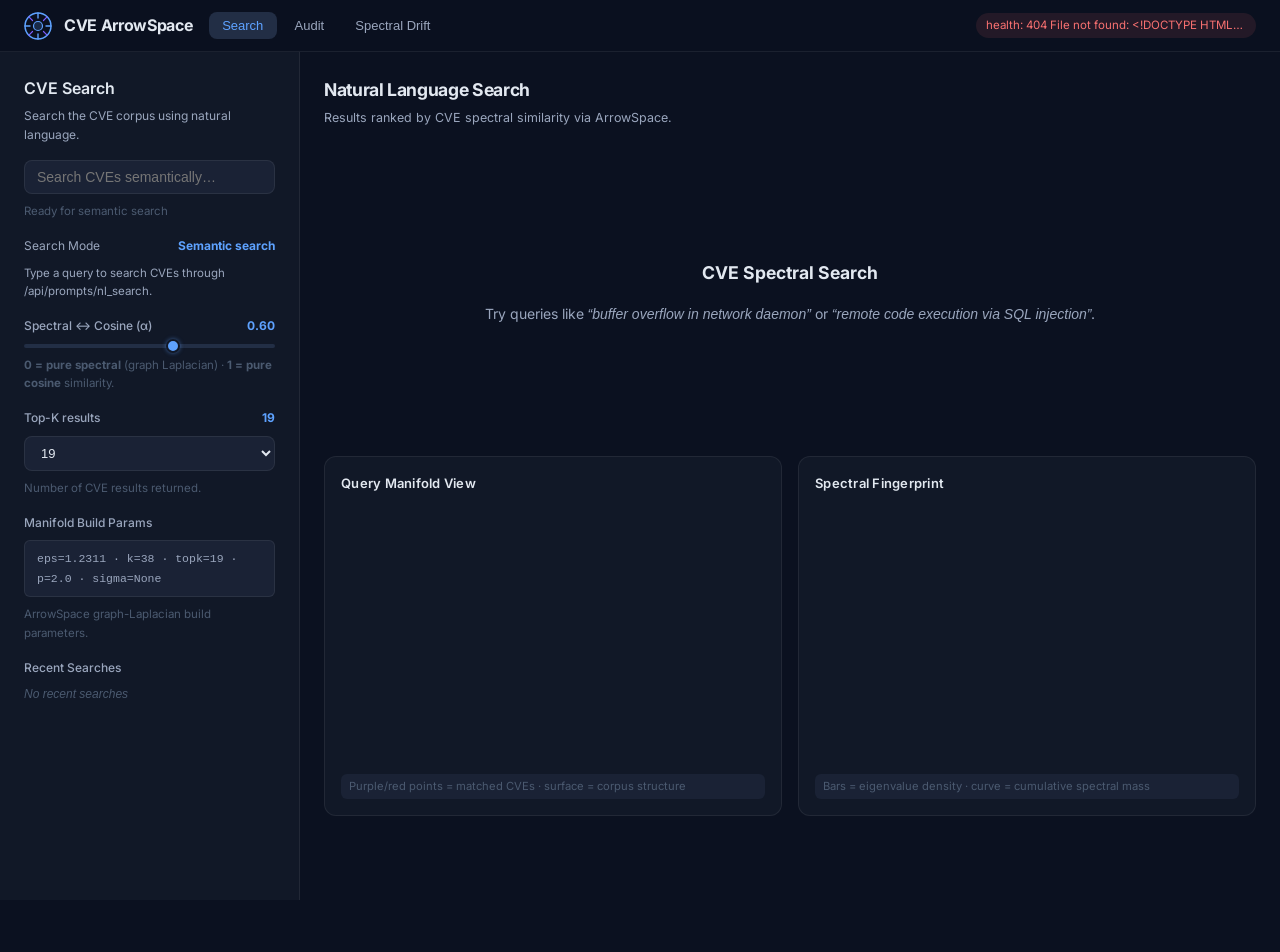
==== commit 181bc8ce: "front end slider and GL fix" ====
--- a/frontend/index.html
+++ b/frontend/index.html
@@ -38,7 +38,6 @@
 
     <main class="leaf-layout">
 
-      <!-- SEARCH VIEW -->
       <section id="search-view" class="view">
         <aside class="sidebar">
           <div class="sidebar-header">
@@ -63,14 +62,6 @@
             </div>
             <input id="alpha-slider" type="range" min="0" max="1" step="0.01" value="0.6" />
             <p><strong>0 = pure spectral</strong> (graph Laplacian) · <strong>1 = pure cosine</strong> similarity.</p>
-          </div>
-          <div class="spectral-control">
-            <div class="spectral-label-row">
-              <label for="salience-slider">Metadata Salience</label>
-              <span id="salience-value">0.30</span>
-            </div>
-            <input id="salience-slider" type="range" min="0" max="1" step="0.01" value="0.3" />
-            <p>Metadata reranking weight. <strong>0 disables</strong> salience, <strong>1 = full influence</strong>.</p>
           </div>
           <div class="spectral-control">
             <div class="spectral-label-row">
@@ -135,7 +126,6 @@
         </section>
       </section>
 
-      <!-- AUDIT VIEW -->
       <section id="audit-view" class="view hidden">
         <section class="content audit-content">
           <header class="content-header">
@@ -173,7 +163,6 @@
         </section>
       </section>
 
-      <!-- SPECTRAL DRIFT VIEW -->
       <section id="drift-view" class="view hidden">
         <section class="content audit-content">
           <header class="content-header">
@@ -233,7 +222,6 @@
 
     </main>
 
-    <!-- Prompt detail modal -->
     <div id="prompt-modal" class="prompt-modal hidden" role="dialog" aria-modal="true">
       <div class="prompt-modal-content">
         <button id="prompt-modal-close" class="prompt-modal-close" type="button" aria-label="Close">&times;</button>
@@ -243,4 +231,4 @@
 
     <script src="./app.js"></script>
   </body>
-</html>
+</html>
